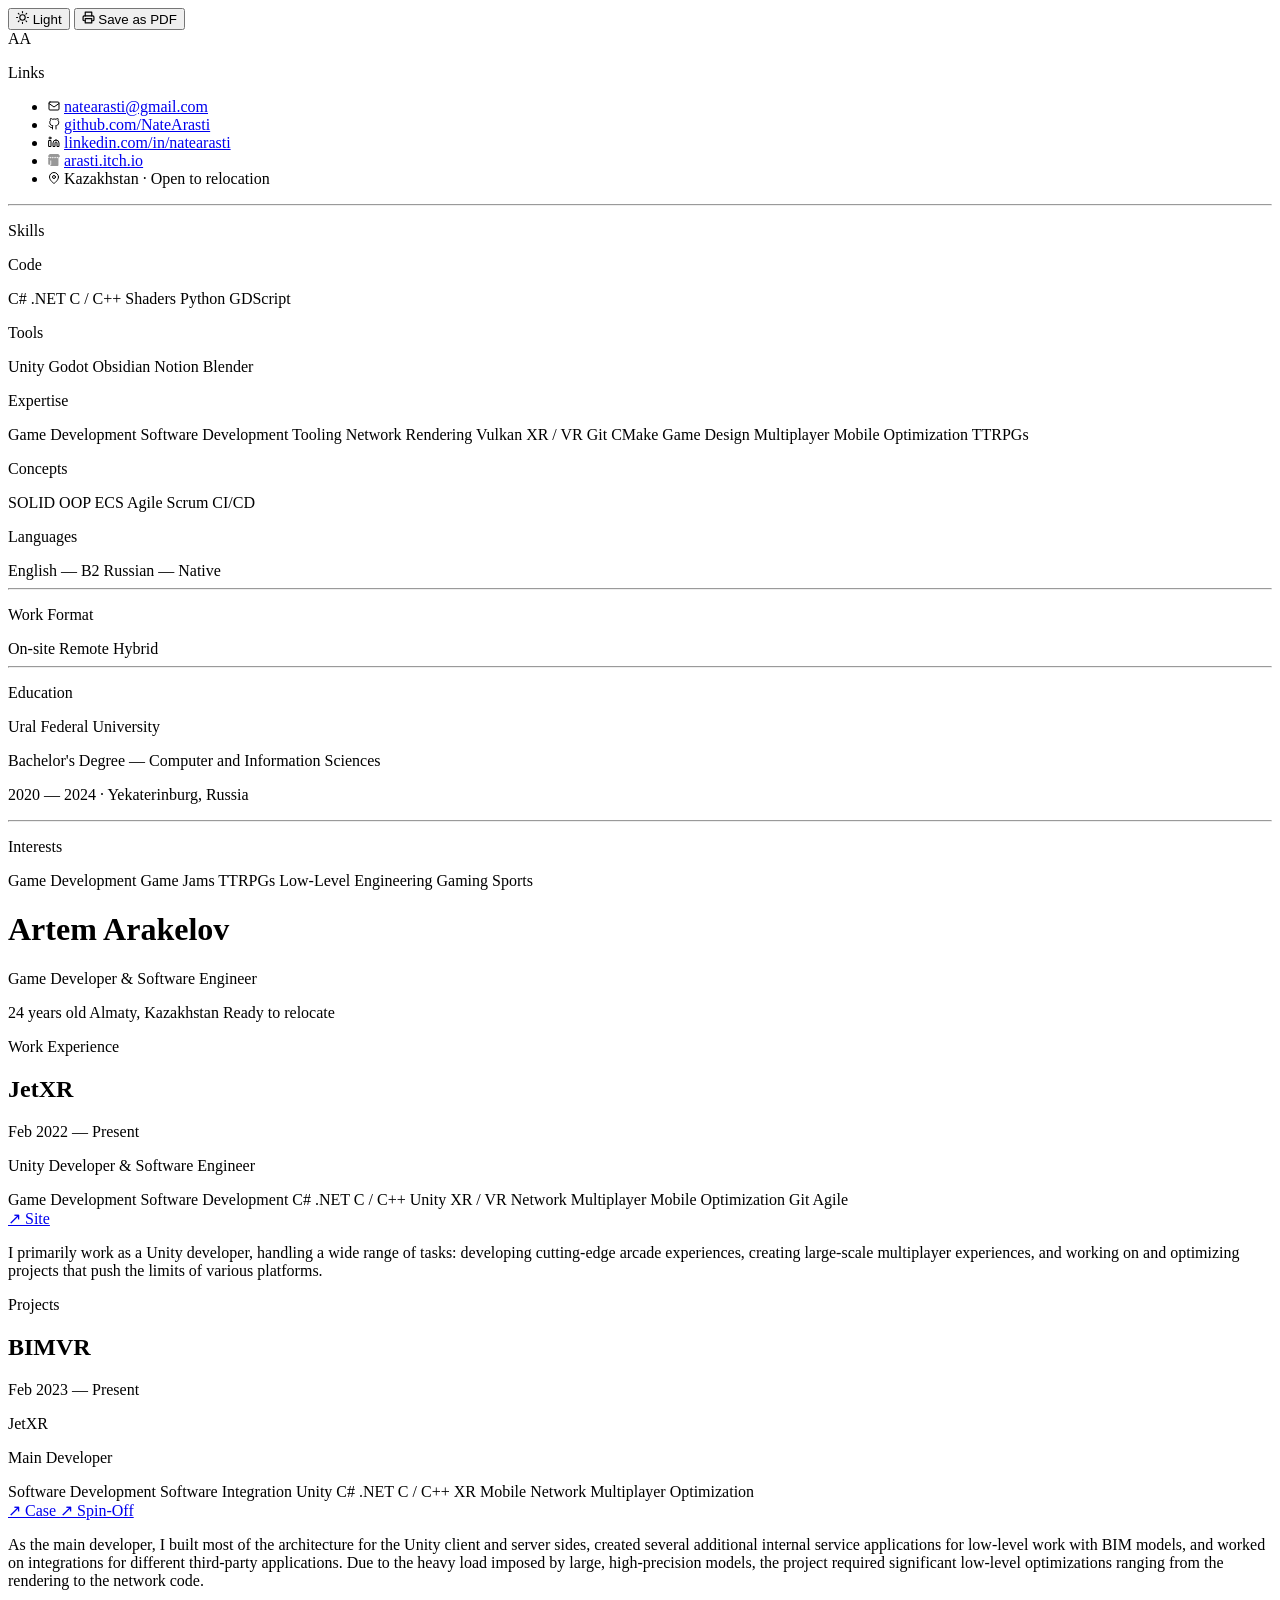
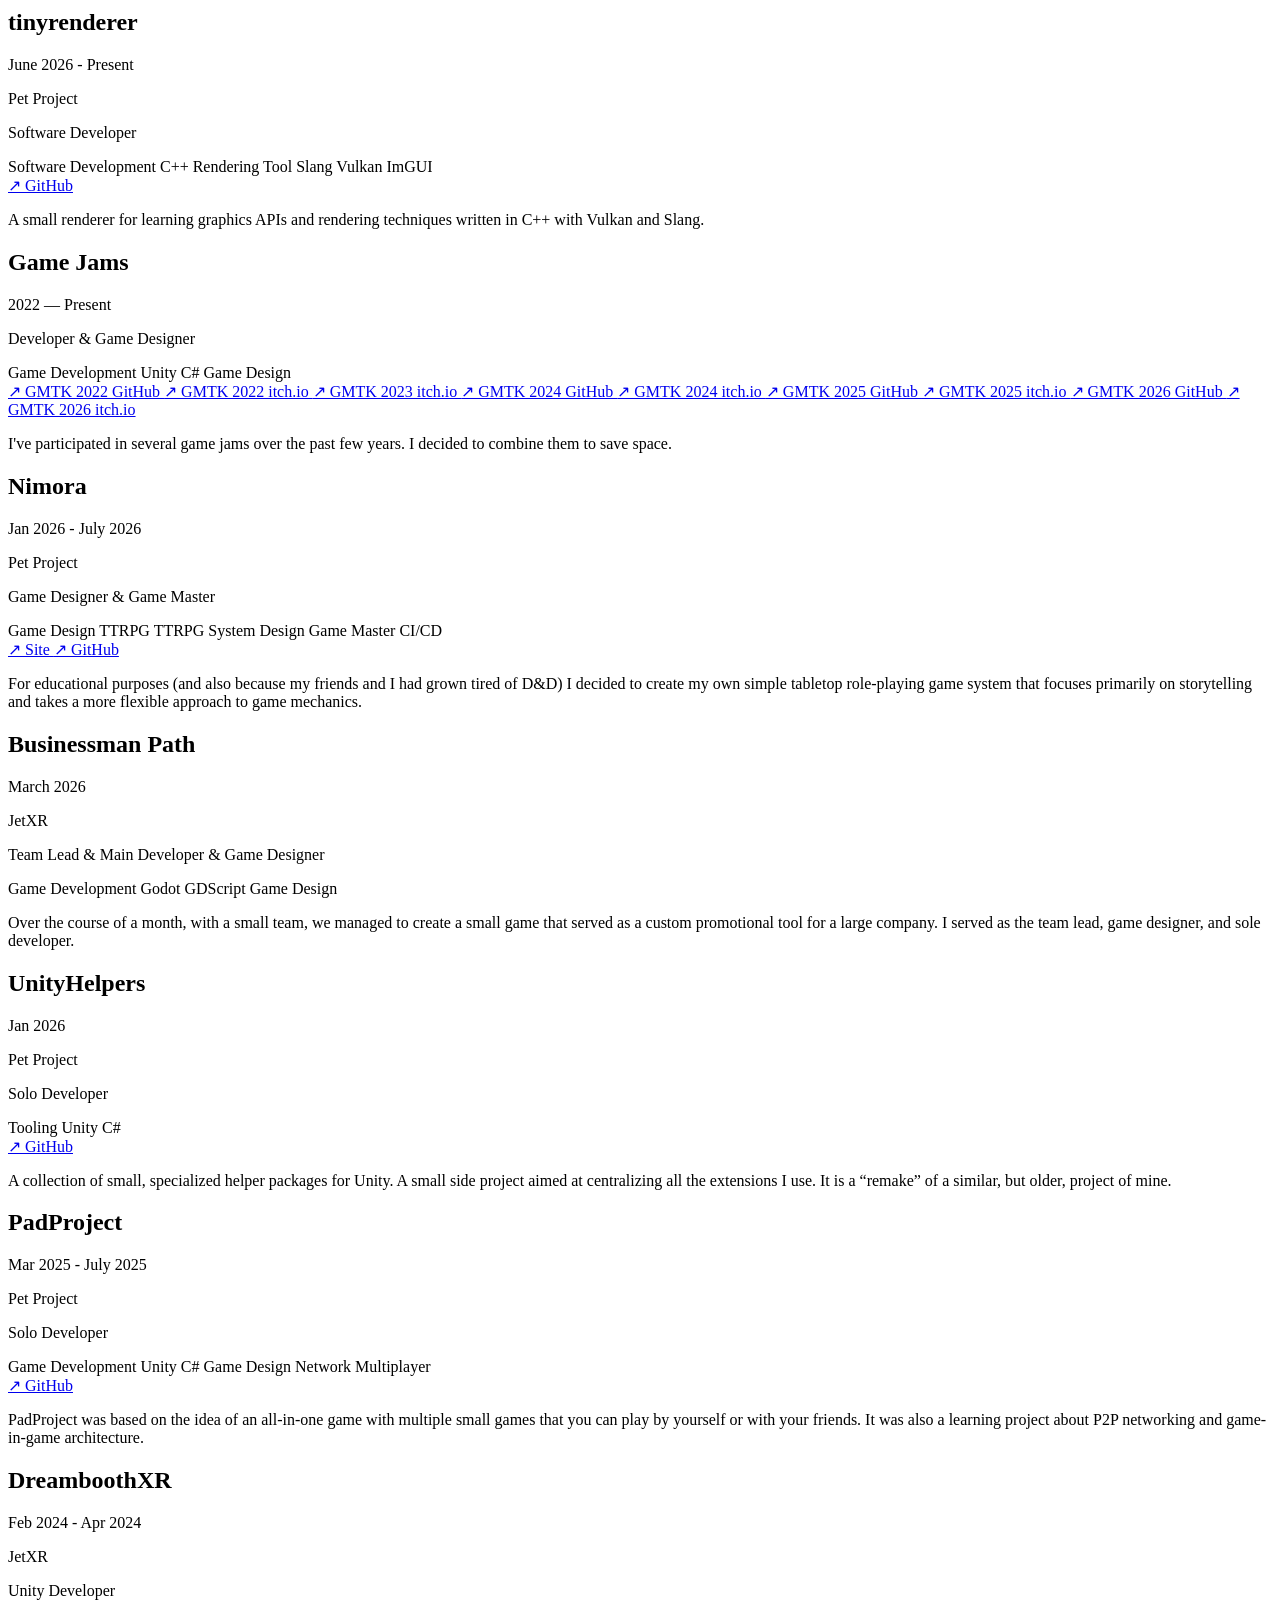
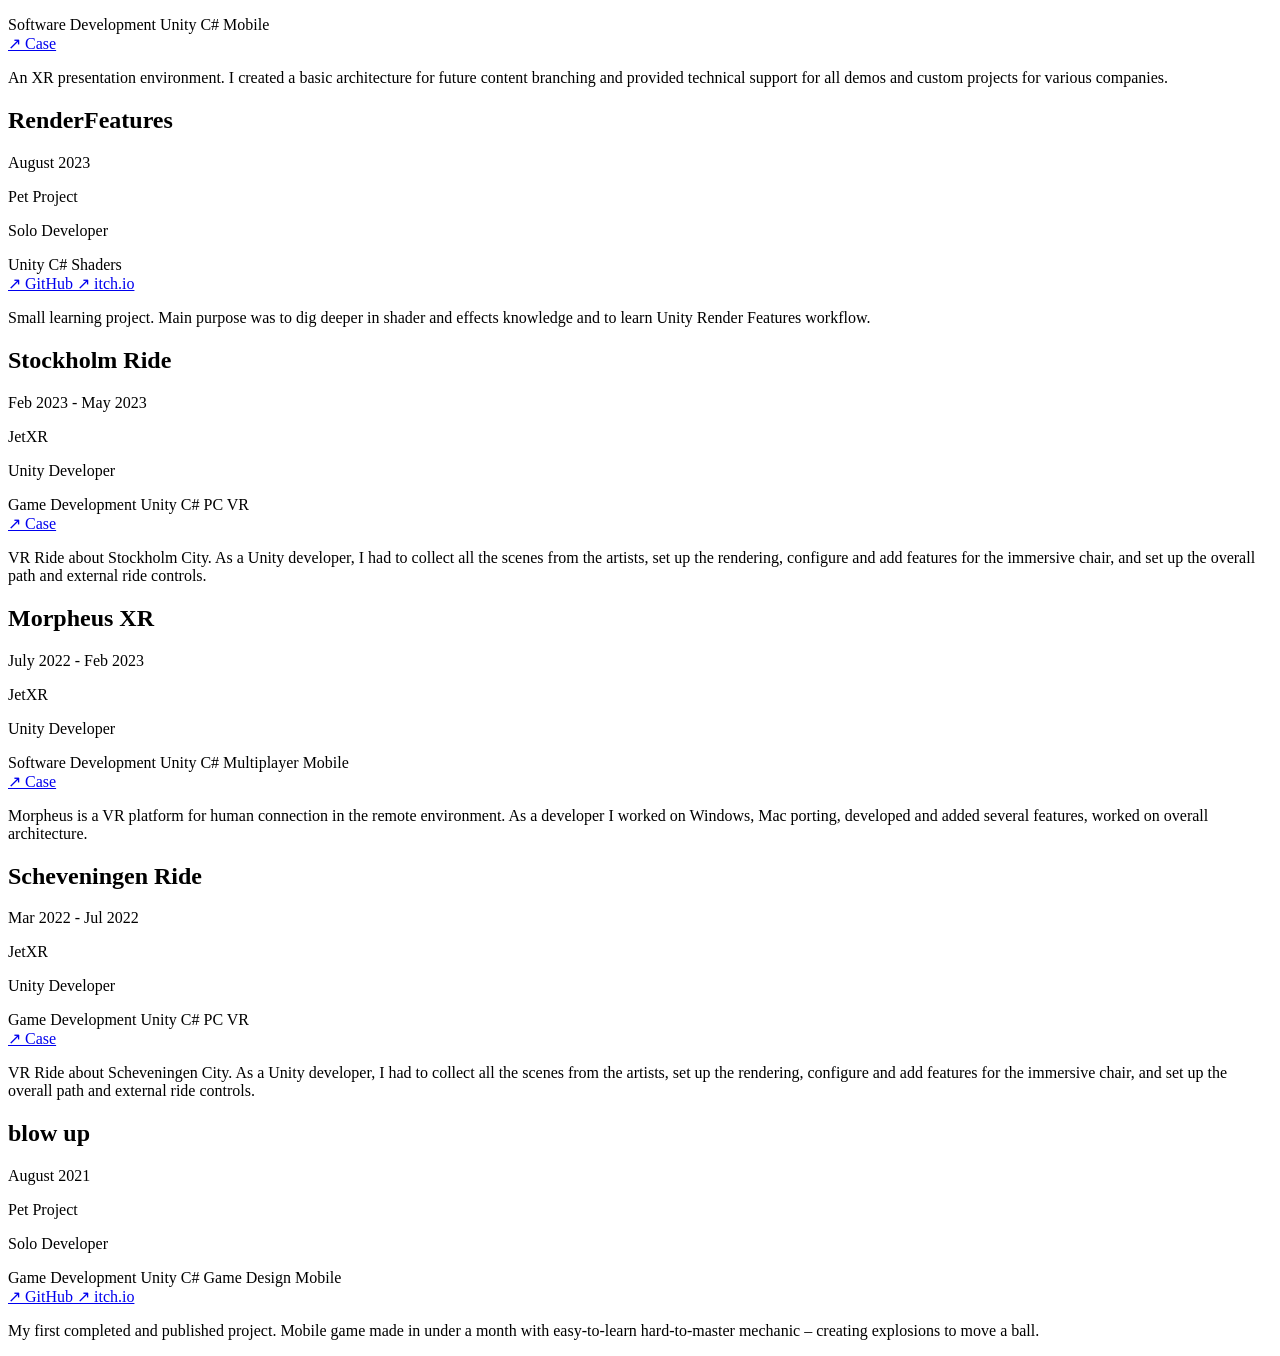
==== index.html @ e32131e5 "update" ====
<!DOCTYPE html>
<html lang="en">
<head>
  <meta charset="UTF-8">
  <meta name="viewport" content="width=device-width, initial-scale=1.0">
  <title>Artem Arakelov — Game Developer & Software Engineer</title>
  <meta name="description" content="CV of Artem Arakelov, Game Developer and Software Engineer. Skills: Unity, Godot, C#, C++, Python, Git, Game Design.">
  <link rel="preconnect" href="https://fonts.googleapis.com">
  <link href="https://fonts.googleapis.com/css2?family=Syne:wght@500;600;700&family=DM+Mono:wght@400;500&family=Manrope:wght@400;500;600&display=swap" rel="stylesheet">
  <link rel="stylesheet" href="style.css">

</head>
<body>
 
<div class="controls" role="group" aria-label="Page controls">
  <button class="ctrl-btn" id="theme-btn" onclick="toggleTheme()" aria-label="Toggle light/dark theme">
    <svg id="theme-icon" width="13" height="13" viewBox="0 0 24 24" fill="none" stroke="currentColor" stroke-width="2" stroke-linecap="round" stroke-linejoin="round" aria-hidden="true">
      <circle cx="12" cy="12" r="5"/><line x1="12" y1="1" x2="12" y2="3"/><line x1="12" y1="21" x2="12" y2="23"/><line x1="4.22" y1="4.22" x2="5.64" y2="5.64"/><line x1="18.36" y1="18.36" x2="19.78" y2="19.78"/><line x1="1" y1="12" x2="3" y2="12"/><line x1="21" y1="12" x2="23" y2="12"/><line x1="4.22" y1="19.78" x2="5.64" y2="18.36"/><line x1="18.36" y1="5.64" x2="19.78" y2="4.22"/>
    </svg>
    Light
  </button>
  <button class="ctrl-btn primary" onclick="window.print()" aria-label="Save CV as PDF">
    <svg width="13" height="13" viewBox="0 0 24 24" fill="none" stroke="currentColor" stroke-width="2.2" stroke-linecap="round" stroke-linejoin="round" aria-hidden="true">
      <polyline points="6 9 6 2 18 2 18 9"/>
      <path d="M6 18H4a2 2 0 0 1-2-2v-5a2 2 0 0 1 2-2h16a2 2 0 0 1 2 2v5a2 2 0 0 1-2 2h-2"/>
      <rect x="6" y="14" width="12" height="8"/>
    </svg>
    Save as PDF
  </button>
</div>

<div class="cv">

  <!-- ── SIDEBAR ── -->
  <aside class="sidebar" aria-label="Links and skills">

    <div class="photo-wrap">
      <img
        src="avatar.jpg"
        alt="Photo of Artem Arakelov"
        onerror="this.style.display='none'; this.nextElementSibling.style.display='flex';"
      >
      <div class="photo-fallback" aria-hidden="true">AA</div>
    </div>

    <!-- Links -->
    <div>
      <p class="s-label">Links</p>
      <ul class="contact-list">
        <li>
          <svg width="12" height="12" viewBox="0 0 24 24" fill="none" stroke="currentColor" stroke-width="2" stroke-linecap="round" stroke-linejoin="round" aria-hidden="true">
            <rect x="2" y="4" width="20" height="16" rx="2"/><path d="m22 7-10 7L2 7"/>
          </svg>
          <a href="mailto:natearasti@gmail.com">natearasti@gmail.com</a>
        </li>
        <li>
          <svg width="12" height="12" viewBox="0 0 24 24" fill="none" stroke="currentColor" stroke-width="2" stroke-linecap="round" stroke-linejoin="round" aria-hidden="true">
            <path d="M9 19c-5 1.5-5-2.5-7-3m14 6v-3.87a3.37 3.37 0 0 0-.94-2.61c3.14-.35 6.44-1.54 6.44-7A5.44 5.44 0 0 0 20 4.77 5.07 5.07 0 0 0 19.91 1S18.73.65 16 2.48a13.38 13.38 0 0 0-7 0C6.27.65 5.09 1 5.09 1A5.07 5.07 0 0 0 5 4.77a5.44 5.44 0 0 0-1.5 3.78c0 5.42 3.3 6.61 6.44 7A3.37 3.37 0 0 0 9 18.13V22"/>
          </svg>
          <a href="https://github.com/NateArasti" target="_blank" rel="noopener">github.com/NateArasti</a>
        </li>
        <li>
          <svg width="12" height="12" viewBox="0 0 24 24" fill="none" stroke="currentColor" stroke-width="2" stroke-linecap="round" stroke-linejoin="round" aria-hidden="true">
            <path d="M16 8a6 6 0 0 1 6 6v7h-4v-7a2 2 0 0 0-2-2 2 2 0 0 0-2 2v7h-4v-7a6 6 0 0 1 6-6z"/>
            <rect x="2" y="9" width="4" height="12"/><circle cx="4" cy="4" r="2"/>
          </svg>
          <a href="https://www.linkedin.com/in/natearasti/" target="_blank" rel="noopener">linkedin.com/in/natearasti</a>
        </li>
        <li>
          <svg width="12" height="12" viewBox="0 0 245 255" fill="currentColor" stroke="none" aria-hidden="true" style="opacity:0.4">
            <path d="M31.99 0C21.17 6.75 0 34.94 0 40.69v9.75c0 13.37 12.5 24.99 23.87 24.99 13.62 0 25-11.25 25-24.87 0 13.62 11.12 24.87 24.75 24.87s24.5-11.25 24.5-24.87c0 13.62 11.37 24.87 25 24.87s25-11.25 25-24.87c0 13.62 11.12 24.87 24.75 24.87s24.5-11.25 24.5-24.87c0 13.62 11.37 24.87 25 24.87 11.37 0 23.87-11.62 23.87-24.99v-9.75C245 34.94 223.83 6.75 213.01 0H31.99zM23.87 89.43C14 89.43 5 84.43 0 76.43v135.69c0 8 8.37 16.25 16.37 16.25H45v-91.25h77.5v91.25H82v16.12h126.25v-16.12H170V136.5h4.75v-10h-4.75v-1.5h4.75v-10h-4.75c0-6.25-5.75-7.12-5.75-7.12H75c-5.62.62-6.25 7.12-6.25 7.12H60v10h3v1.5h-3v10h3v91.25h-1.62C53.75 227.75 45 236 45 244v11h155.5c8 0 16.5-7.75 16.5-16.25V76.43c-5 8-14 13-23.87 13-11.12 0-21-6.37-25-15.37-4 9-13.62 15.37-24.5 15.37s-20.75-6.37-25-15.37c-4 9-13.62 15.37-24.5 15.37-11.12 0-21-6.37-25-15.37-4 9-13.37 15.37-24.25 15.37-10.87 0-20.5-6.37-24.5-15.37-4 9-13.87 15.37-25 15.37z"/>
          </svg>
          <a href="https://arasti.itch.io/" target="_blank" rel="noopener">arasti.itch.io</a>
        </li>
        <li>
          <svg width="12" height="12" viewBox="0 0 24 24" fill="none" stroke="currentColor" stroke-width="2" stroke-linecap="round" stroke-linejoin="round" aria-hidden="true">
            <path d="M21 10c0 7-9 13-9 13s-9-6-9-13a9 9 0 0 1 18 0z"/><circle cx="12" cy="10" r="3"/>
          </svg>
          Kazakhstan · Open to relocation
        </li>
      </ul>
    </div>

    <hr>

    <!-- Technical Skills -->
    <div>
      <p class="s-label">Skills</p>

      <div class="skill-group">
        <p class="skill-group-label">Code</p>
        <div class="tags">
          <span class="tag hi">C# .NET</span>
          <span class="tag hi">C / C++</span>
          <span class="tag hi">Shaders</span>
          <span class="tag">Python</span>
          <span class="tag">GDScript</span>
        </div>
      </div>

      <div class="skill-group">
        <p class="skill-group-label">Tools</p>
        <div class="tags">
          <span class="tag hi">Unity</span>
          <span class="tag hi">Godot</span>
          <span class="tag hi">Obsidian</span>
          <span class="tag">Notion</span>
          <span class="tag">Blender</span>
        </div>
      </div>

      <div class="skill-group">
        <p class="skill-group-label">Expertise</p>
        <div class="tags">
          <span class="tag hi">Game Development</span>
          <span class="tag hi">Software Development</span>
          <span class="tag hi">Tooling</span>
          <span class="tag hi">Network</span>
          <span class="tag hi">Rendering</span>
          <span class="tag hi">Vulkan</span>
          <span class="tag hi">XR / VR</span>
          <span class="tag">Git</span>
          <span class="tag">CMake</span>
          <span class="tag">Game Design</span>
          <span class="tag">Multiplayer</span>
          <span class="tag">Mobile</span>
          <span class="tag">Optimization</span>
          <span class="tag">TTRPGs</span>
        </div>
      </div>

      <div class="skill-group">
        <p class="skill-group-label">Concepts</p>
        <div class="tags">
          <span class="tag">SOLID</span>
          <span class="tag">OOP</span>
          <span class="tag">ECS</span>
          <span class="tag">Agile</span>
          <span class="tag">Scrum</span>
          <span class="tag">CI/CD</span>
        </div>
      </div>

      <div class="skill-group">
        <p class="skill-group-label">Languages</p>
        <div class="tags">
          <span class="tag">English — B2</span>
          <span class="tag">Russian — Native</span>
        </div>
      </div>
    </div>

    <hr>

    <div>
      <p class="s-label">Work Format</p>
      <div class="tags">
        <span class="avail-pill">On-site</span>
        <span class="avail-pill">Remote</span>
        <span class="avail-pill">Hybrid</span>
      </div>
    </div>

    <hr>

    <div class="not-divided">
      <p class="s-label">Education</p>
      <div class="edu-item">
        <p class="edu-name">Ural Federal University</p>
        <p class="edu-degree">Bachelor's Degree — Computer and Information Sciences</p>
        <p class="edu-years">2020 — 2024 · Yekaterinburg, Russia</p>
      </div>
    </div>

    <hr>

    <div>
      <p class="s-label">Interests</p>
      <div class="tags">
        <span class="tag hi">Game Development</span>
        <span class="tag">Game Jams</span>
        <span class="tag">TTRPGs</span>
        <span class="tag">Low-Level Engineering</span>
        <span class="tag">Gaming</span>
        <span class="tag">Sports</span>
      </div>
    </div>

  </aside>

  <!-- ── MAIN ── -->
  <main class="main">

    <!-- Hero -->
    <header class="hero">
      <h1>Artem Arakelov</h1>
      <p class="hero-role">Game Developer &amp; Software Engineer</p>
      <div class="hero-meta" aria-label="Personal details">
        <span>24 years old</span>
        <span>Almaty, Kazakhstan</span>
        <span>Ready to relocate</span>
      </div>
    </header>
 
    <!-- Work Experience -->
    <section aria-label="Work experience">
      <p class="sec-title">Work Experience</p>
      <div class="timeline">
 
        <article class="tl-item active">
          <div class="tl-header">
            <h2 class="tl-title">JetXR</h2>
            <span class="tl-date">Feb 2022 — Present</span>
          </div>
          <p class="tl-role">Unity Developer &amp; Software Engineer</p>
          <div class="tl-skills">
            <span class="tag">Game Development</span>
            <span class="tag">Software Development</span>
            <span class="tag">C# .NET</span>
            <span class="tag">C / C++</span>
            <span class="tag">Unity</span>
            <span class="tag">XR / VR</span>
            <span class="tag">Network</span>
            <span class="tag">Multiplayer</span>
            <span class="tag">Mobile</span>
            <span class="tag">Optimization</span>
            <span class="tag">Git</span>
            <span class="tag">Agile</span>
          </div>
          <div class="tl-links">
            <a class="tl-link" href="https://jetxr.style/" target="_blank" rel="noopener">
              ↗ Site
            </a>
          </div>
          <p class="tl-desc">
            I primarily work as a Unity developer, handling a wide range of tasks: 
            developing cutting-edge arcade experiences, 
            creating large-scale multiplayer experiences, 
            and working on and optimizing projects that push the limits of various platforms.
          </p>
        </article>
 
      </div>
    </section>
 
    <!-- Projects -->
    <section aria-label="Projects">
      <p class="sec-title">Projects</p>
      <div class="timeline">
 
        <article class="tl-item">
          <div class="tl-header">
            <h2 class="tl-title">BIMVR</h2>
            <span class="tl-date">Feb 2023 — Present</span>
          </div>
          <p class="tl-place">JetXR</p>
          <p class="tl-role">Main Developer</p>
          <div class="tl-skills">
            <span class="tag">Software Development</span>
            <span class="tag">Software Integration</span>
            <span class="tag">Unity</span>
            <span class="tag">C# .NET</span>
            <span class="tag">C / C++</span>
            <span class="tag">XR</span>
            <span class="tag">Mobile</span>
            <span class="tag">Network</span>
            <span class="tag">Multiplayer</span>
            <span class="tag">Optimization</span>
          </div>
          <div class="tl-links">
            <a class="tl-link" href="https://jetxr.style/bim-vr" target="_blank" rel="noopener">
              ↗ Case
            </a>
            <a class="tl-link" href="https://jet.style/screen-space-vr" target="_blank" rel="noopener">
              ↗ Spin-Off
            </a>
          </div>
          <p class="tl-desc">
            As the main developer, 
            I built most of the architecture for the Unity client and server sides, 
            created several additional internal service applications for low-level work with BIM models, 
            and worked on integrations for different third-party applications. 
            Due to the heavy load imposed by large, high-precision models, 
            the project required significant low-level optimizations ranging from the rendering to the network code.
          </p>
        </article>
 
        <article class="tl-item">
          <div class="tl-header">
            <h2 class="tl-title">tinyrenderer</h2>
            <span class="tl-date">June 2026 - Present</span>
          </div>
          <p class="tl-place">Pet Project</p>
          <p class="tl-role">Software Developer</p>
          <div class="tl-skills">
            <span class="tag">Software Development</span>
            <span class="tag">C++</span>
            <span class="tag">Rendering</span>
            <span class="tag">Tool</span>
            <span class="tag">Slang</span>
            <span class="tag">Vulkan</span>
            <span class="tag">ImGUI</span>
          </div>
          <div class="tl-links">
            <a class="tl-link" href="https://github.com/NateArasti/tinyrenderer" target="_blank" rel="noopener">
              ↗ GitHub
            </a>
          </div>
          <p class="tl-desc">
            A small renderer for learning graphics APIs and rendering techniques written in C++ with Vulkan and Slang.
          </p>
        </article>
 
        <article class="tl-item">
          <div class="tl-header">
            <h2 class="tl-title">Game Jams</h2>
            <span class="tl-date">2022 — Present</span>
          </div>
          <p class="tl-role">Developer &amp; Game Designer</p>
          <div class="tl-skills">
            <span class="tag">Game Development</span>
            <span class="tag">Unity</span>
            <span class="tag">C#</span>
            <span class="tag">Game Design</span>
          </div>
          <div class="tl-links">
            <a class="tl-link" href="https://github.com/NateArasti/Rolling-The-Dice" target="_blank" rel="noopener">
              ↗ GMTK 2022 GitHub
            </a>
            <a class="tl-link" href="https://arasti.itch.io/rolling-the-dice" target="_blank" rel="noopener">
              ↗ GMTK 2022 itch.io
            </a>
            <a class="tl-link" href="https://arasti.itch.io/beatreversed" target="_blank" rel="noopener">
              ↗ GMTK 2023 itch.io
            </a>
            <a class="tl-link" href="https://github.com/wowa-shat/GMTK-Game-Jam-2024" target="_blank" rel="noopener">
              ↗ GMTK 2024 GitHub
            </a>
            <a class="tl-link" href="https://wowash.itch.io/task-overflow" target="_blank" rel="noopener">
              ↗ GMTK 2024 itch.io
            </a>
            <a class="tl-link" href="https://github.com/wowa-shat/GMTK-Game-Jam-2025" target="_blank" rel="noopener">
              ↗ GMTK 2025 GitHub
            </a>
            <a class="tl-link" href="https://wowash.itch.io/water-cycle" target="_blank" rel="noopener">
              ↗ GMTK 2025 itch.io
            </a>
            <a class="tl-link" href="https://github.com/NateArasti/Countdown-Sequence" target="_blank" rel="noopener">
              ↗ GMTK 2026 GitHub
            </a>
            <a class="tl-link" href="https://arasti.itch.io/countdown-sequence" target="_blank" rel="noopener">
              ↗ GMTK 2026 itch.io
            </a>
          </div>
          <p class="tl-desc">
            I've participated in several game jams over the past few years. I decided to combine them to save space.
          </p>
        </article>
 
        <article class="tl-item">
          <div class="tl-header">
            <h2 class="tl-title">Nimora</h2>
            <span class="tl-date">Jan 2026 - July 2026</span>
          </div>
          <p class="tl-place">Pet Project</p>
          <p class="tl-role">Game Designer & Game Master</p>
          <div class="tl-skills">
            <span class="tag">Game Design</span>
            <span class="tag">TTRPG</span>
            <span class="tag">TTRPG System Design</span>
            <span class="tag">Game Master</span>
            <span class="tag">CI/CD</span>
          </div>
          <div class="tl-links">
            <a class="tl-link" href="https://natearasti.github.io/Nimora/" target="_blank" rel="noopener">
              ↗ Site
            </a>
            <a class="tl-link" href="https://github.com/NateArasti/Nimora" target="_blank" rel="noopener">
              ↗ GitHub
            </a>
          </div>
          <p class="tl-desc">
            For educational purposes (and also because my friends and I had grown tired of D&D)
            I decided to create my own simple tabletop role-playing game system that focuses primarily on storytelling 
            and takes a more flexible approach to game mechanics.
          </p>
        </article>
 
        <article class="tl-item">
          <div class="tl-header">
            <h2 class="tl-title">Businessman Path</h2>
            <span class="tl-date">March 2026</span>
          </div>
          <p class="tl-place">JetXR</p>
          <p class="tl-role">Team Lead &amp; Main Developer &amp; Game Designer</p>
          <div class="tl-skills">
            <span class="tag">Game Development</span>
            <span class="tag">Godot</span>
            <span class="tag">GDScript</span>
            <span class="tag">Game Design</span>
          </div>
          <p class="tl-desc">
            Over the course of a month, with a small team, 
            we managed to create a small game that served as a custom promotional tool for a large company. 
            I served as the team lead, game designer, and sole developer.
          </p>
        </article>
 
        <article class="tl-item">
          <div class="tl-header">
            <h2 class="tl-title">UnityHelpers</h2>
            <span class="tl-date">Jan 2026</span>
          </div>
          <p class="tl-place">Pet Project</p>
          <p class="tl-role">Solo Developer</p>
          <div class="tl-skills">
            <span class="tag">Tooling</span>
            <span class="tag">Unity</span>
            <span class="tag">C#</span>
          </div>
          <div class="tl-links">
            <a class="tl-link" href="https://github.com/NateArasti/UnityHelpers" target="_blank" rel="noopener">
              ↗ GitHub
            </a>
          </div>
          <p class="tl-desc">
            A collection of small, specialized helper packages for Unity. 
            A small side project aimed at centralizing all the extensions I use. 
            It is a “remake” of a similar, but older, project of mine.
          </p>
        </article>
 
        <article class="tl-item">
          <div class="tl-header">
            <h2 class="tl-title">PadProject</h2>
            <span class="tl-date">Mar 2025 - July 2025</span>
          </div>
          <p class="tl-place">Pet Project</p>
          <p class="tl-role">Solo Developer</p>
          <div class="tl-skills">
            <span class="tag">Game Development</span>
            <span class="tag">Unity</span>
            <span class="tag">C#</span>
            <span class="tag">Game Design</span>
            <span class="tag">Network</span>
            <span class="tag">Multiplayer</span>
          </div>
          <div class="tl-links">
            <a class="tl-link" href="https://github.com/NateArasti/PadProject" target="_blank" rel="noopener">
              ↗ GitHub
            </a>
          </div>
          <p class="tl-desc">
            PadProject was based on the idea of an all-in-one game 
            with multiple small games that you can play by yourself or with your friends. 
            It was also a learning project about P2P networking and game-in-game architecture.
          </p>
        </article>
 
        <article class="tl-item">
          <div class="tl-header">
            <h2 class="tl-title">DreamboothXR</h2>
            <span class="tl-date">Feb 2024 - Apr 2024</span>
          </div>
          <p class="tl-place">JetXR</p>
          <p class="tl-role">Unity Developer</p>
          <div class="tl-skills">
            <span class="tag">Software Development</span>
            <span class="tag">Unity</span>
            <span class="tag">C#</span>
            <span class="tag">Mobile</span>
          </div>
          <div class="tl-links">
            <a class="tl-link" href="https://jet.style/dreamboothxr" target="_blank" rel="noopener">
              ↗ Case
            </a>
          </div>
          <p class="tl-desc">
            An XR presentation environment. 
            I created a basic architecture for future content branching 
            and provided technical support for all demos and custom projects for various companies.
          </p>
        </article>
 
        <article class="tl-item">
          <div class="tl-header">
            <h2 class="tl-title">RenderFeatures</h2>
            <span class="tl-date">August 2023</span>
          </div>
          <p class="tl-place">Pet Project</p>
          <p class="tl-role">Solo Developer</p>
          <div class="tl-skills">
            <span class="tag">Unity</span>
            <span class="tag">C#</span>
            <span class="tag">Shaders</span>
          </div>
          <div class="tl-links">
            <a class="tl-link" href="https://github.com/NateArasti/RenderFeatures" target="_blank" rel="noopener">
              ↗ GitHub
            </a>
            <a class="tl-link" href="https://arasti.itch.io/render-features" target="_blank" rel="noopener">
              ↗ itch.io
            </a>
          </div>
          <p class="tl-desc">
            Small learning project. Main purpose was to dig deeper in shader and effects knowledge 
            and to learn Unity Render Features workflow.
          </p>
        </article>
 
        <article class="tl-item">
          <div class="tl-header">
            <h2 class="tl-title">Stockholm Ride</h2>
            <span class="tl-date">Feb 2023 - May 2023</span>
          </div>
          <p class="tl-place">JetXR</p>
          <p class="tl-role">Unity Developer</p>
          <div class="tl-skills">
            <span class="tag">Game Development</span>
            <span class="tag">Unity</span>
            <span class="tag">C#</span>
            <span class="tag">PC VR</span>
          </div>
          <div class="tl-links">
            <a class="tl-link" href="https://jet.style/portfolio/stockholm-vr-ride" target="_blank" rel="noopener">
              ↗ Case
            </a>
          </div>
          <p class="tl-desc">
            VR Ride about Stockholm City.
            As a Unity developer, 
            I had to collect all the scenes from the artists, 
            set up the rendering, 
            configure and add features for the immersive chair, 
            and set up the overall path and external ride controls.
          </p>
        </article>
 
        <article class="tl-item">
          <div class="tl-header">
            <h2 class="tl-title">Morpheus XR</h2>
            <span class="tl-date">July 2022 - Feb 2023</span>
          </div>
          <p class="tl-place">JetXR</p>
          <p class="tl-role">Unity Developer</p>
          <div class="tl-skills">
            <span class="tag">Software Development</span>
            <span class="tag">Unity</span>
            <span class="tag">C#</span>
            <span class="tag">Multiplayer</span>
            <span class="tag">Mobile</span>
          </div>
          <div class="tl-links">
            <a class="tl-link" href="https://jet.style/portfolio/morpheus" target="_blank" rel="noopener">
              ↗ Case
            </a>
          </div>
          <p class="tl-desc">
            Morpheus is a VR platform for human connection in the remote environment.
            As a developer I worked on Windows, Mac porting, 
            developed and added several features,
            worked on overall architecture.
          </p>
        </article>
 
        <article class="tl-item">
          <div class="tl-header">
            <h2 class="tl-title">Scheveningen Ride</h2>
            <span class="tl-date">Mar 2022 - Jul 2022</span>
          </div>
          <p class="tl-place">JetXR</p>
          <p class="tl-role">Unity Developer</p>
          <div class="tl-skills">
            <span class="tag">Game Development</span>
            <span class="tag">Unity</span>
            <span class="tag">C#</span>
            <span class="tag">PC VR</span>
          </div>
          <div class="tl-links">
            <a class="tl-link" href="https://jet.style/portfolio/scheveningen-vr-ride" target="_blank" rel="noopener">
              ↗ Case
            </a>
          </div>
          <p class="tl-desc">
            VR Ride about Scheveningen City.
            As a Unity developer, 
            I had to collect all the scenes from the artists, 
            set up the rendering, 
            configure and add features for the immersive chair, 
            and set up the overall path and external ride controls.
          </p>
        </article>
 
        <article class="tl-item">
          <div class="tl-header">
            <h2 class="tl-title">blow up</h2>
            <span class="tl-date">August 2021</span>
          </div>
          <p class="tl-place">Pet Project</p>
          <p class="tl-role">Solo Developer</p>
          <div class="tl-skills">
            <span class="tag">Game Development</span>
            <span class="tag">Unity</span>
            <span class="tag">C#</span>
            <span class="tag">Game Design</span>
            <span class="tag">Mobile</span>
          </div>
          <div class="tl-links">
            <a class="tl-link" href="https://github.com/NateArasti/blow-up" target="_blank" rel="noopener">
              ↗ GitHub
            </a>
            <a class="tl-link" href="https://arasti.itch.io/blow-up" target="_blank" rel="noopener">
              ↗ itch.io
            </a>
          </div>
          <p class="tl-desc">
            My first completed and published project. 
            Mobile game made in under a month with easy-to-learn hard-to-master mechanic – creating explosions to move a ball.
          </p>
        </article>
 
      </div>
    </section>

  </main>
</div>

<!--
  ATS keyword layer — invisible to human readers, readable by text parsers.
  Contains role-relevant terms that may not appear verbatim in visible content.
-->
<div aria-hidden="true" style="position:absolute;left:-9999px;top:-9999px;width:1px;height:1px;overflow:hidden;font-size:1px;color:transparent;">
  Unity, Unity3D, Unity developer, game developer, software engineer, C sharp, C#, dotnet,
  C plus plus, gameplay programmer, XR developer, VR developer, virtual reality, augmented reality,
  mixed reality, extended reality, mobile game development, Android, iOS, BIM, building information modeling,
  multiplayer, networking, P2P networking, peer to peer, shader programming, HLSL, URP,
  Unity Render Pipeline, Godot, GDScript, game jam, team lead, technical lead, software architecture,
  ECS, entity component system, SOLID, OOP, object oriented programming, design patterns,
  version control, GitHub, Git, agile, scrum, Kazakhstan, Almaty, open source
</div>
 
<script>
  const STORAGE_KEY = 'cv-theme';
  const btn = document.getElementById('theme-btn');
  const icon = document.getElementById('theme-icon');
 
  const MOON_PATH = '<path d="M21 12.79A9 9 0 1 1 11.21 3 7 7 0 0 0 21 12.79z"/>';
  const SUN_PATH  = '<circle cx="12" cy="12" r="5"/><line x1="12" y1="1" x2="12" y2="3"/><line x1="12" y1="21" x2="12" y2="23"/><line x1="4.22" y1="4.22" x2="5.64" y2="5.64"/><line x1="18.36" y1="18.36" x2="19.78" y2="19.78"/><line x1="1" y1="12" x2="3" y2="12"/><line x1="21" y1="12" x2="23" y2="12"/><line x1="4.22" y1="19.78" x2="5.64" y2="18.36"/><line x1="18.36" y1="5.64" x2="19.78" y2="4.22"/>';
 
  function applyTheme(isLight) {
    document.body.classList.toggle('light', isLight);
    icon.innerHTML = isLight ? MOON_PATH : SUN_PATH;
    btn.lastChild.textContent = isLight ? ' Dark' : ' Light';
  }
 
  function toggleTheme() {
    const isLight = !document.body.classList.contains('light');
    localStorage.setItem(STORAGE_KEY, isLight ? 'light' : 'dark');
    applyTheme(isLight);
  }
 
  // Restore saved preference on load
  applyTheme(localStorage.getItem(STORAGE_KEY) === 'light');
</script>

</body>
</html>
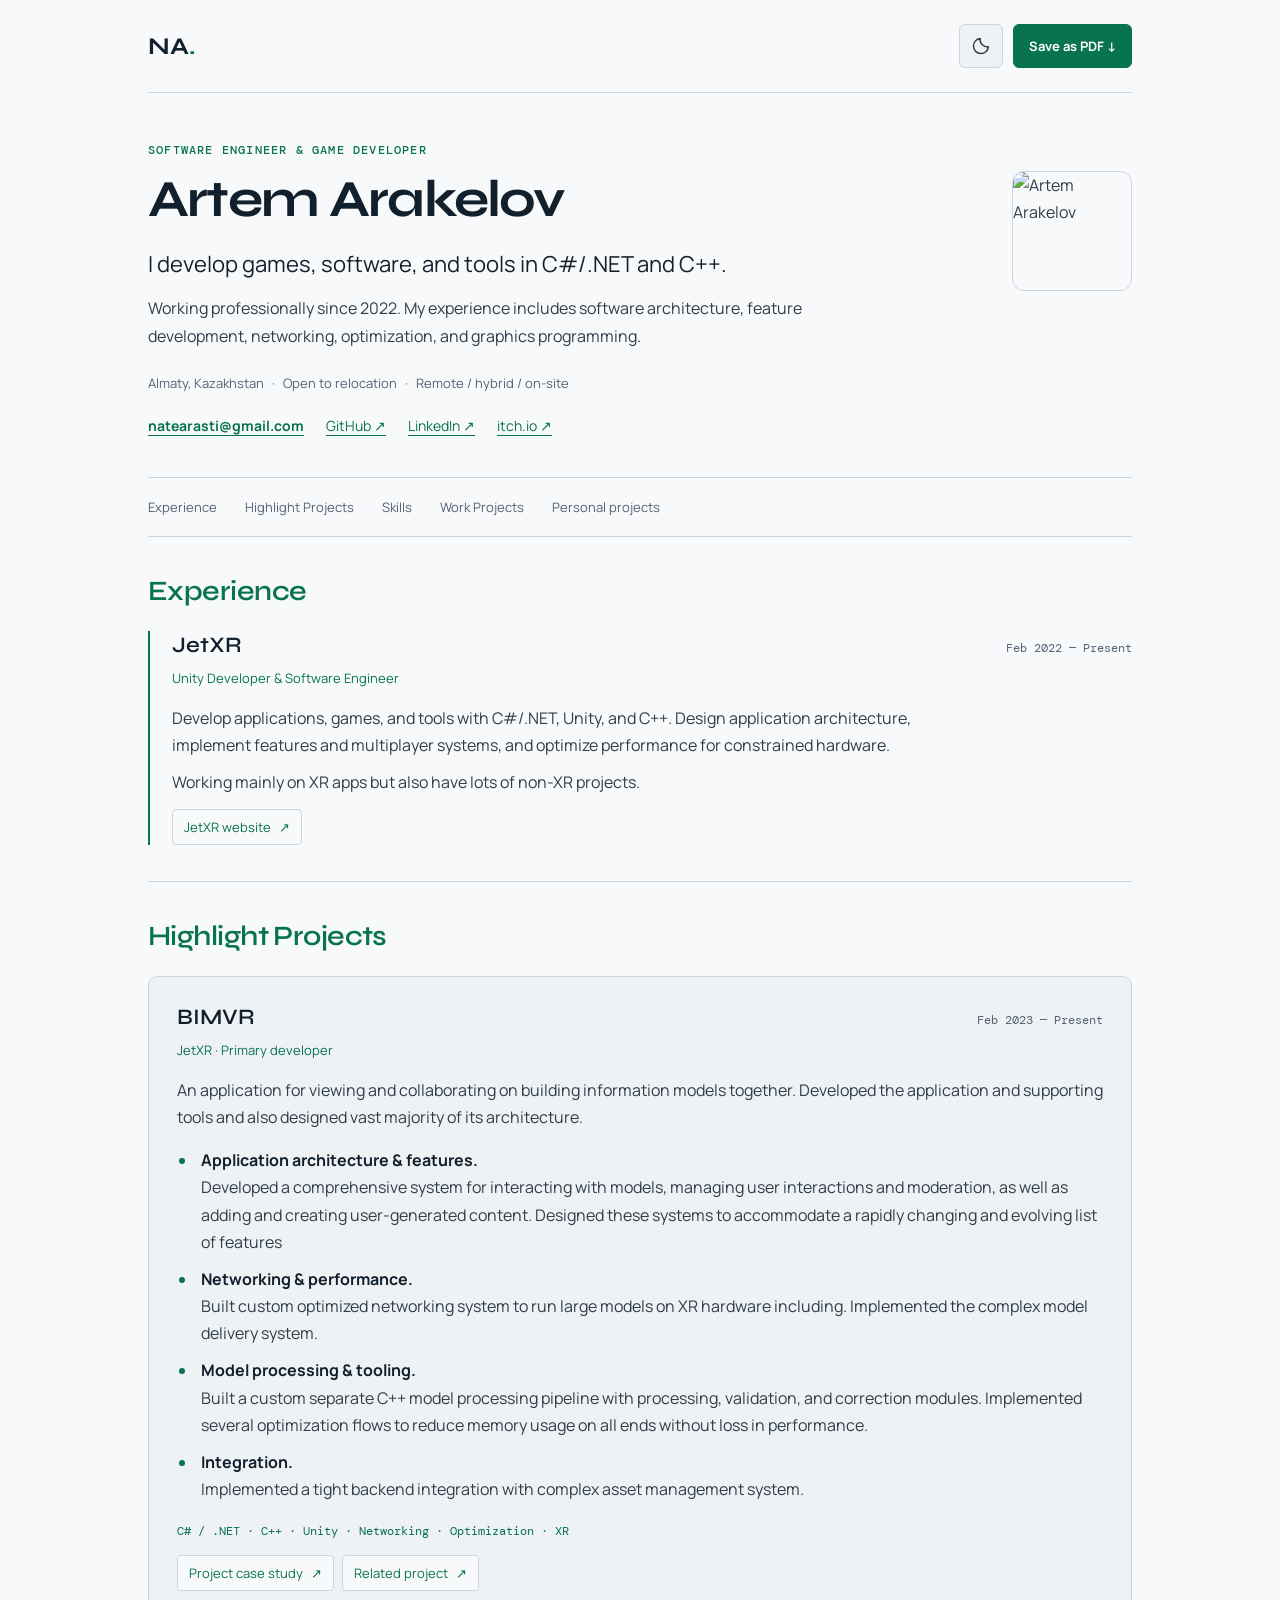
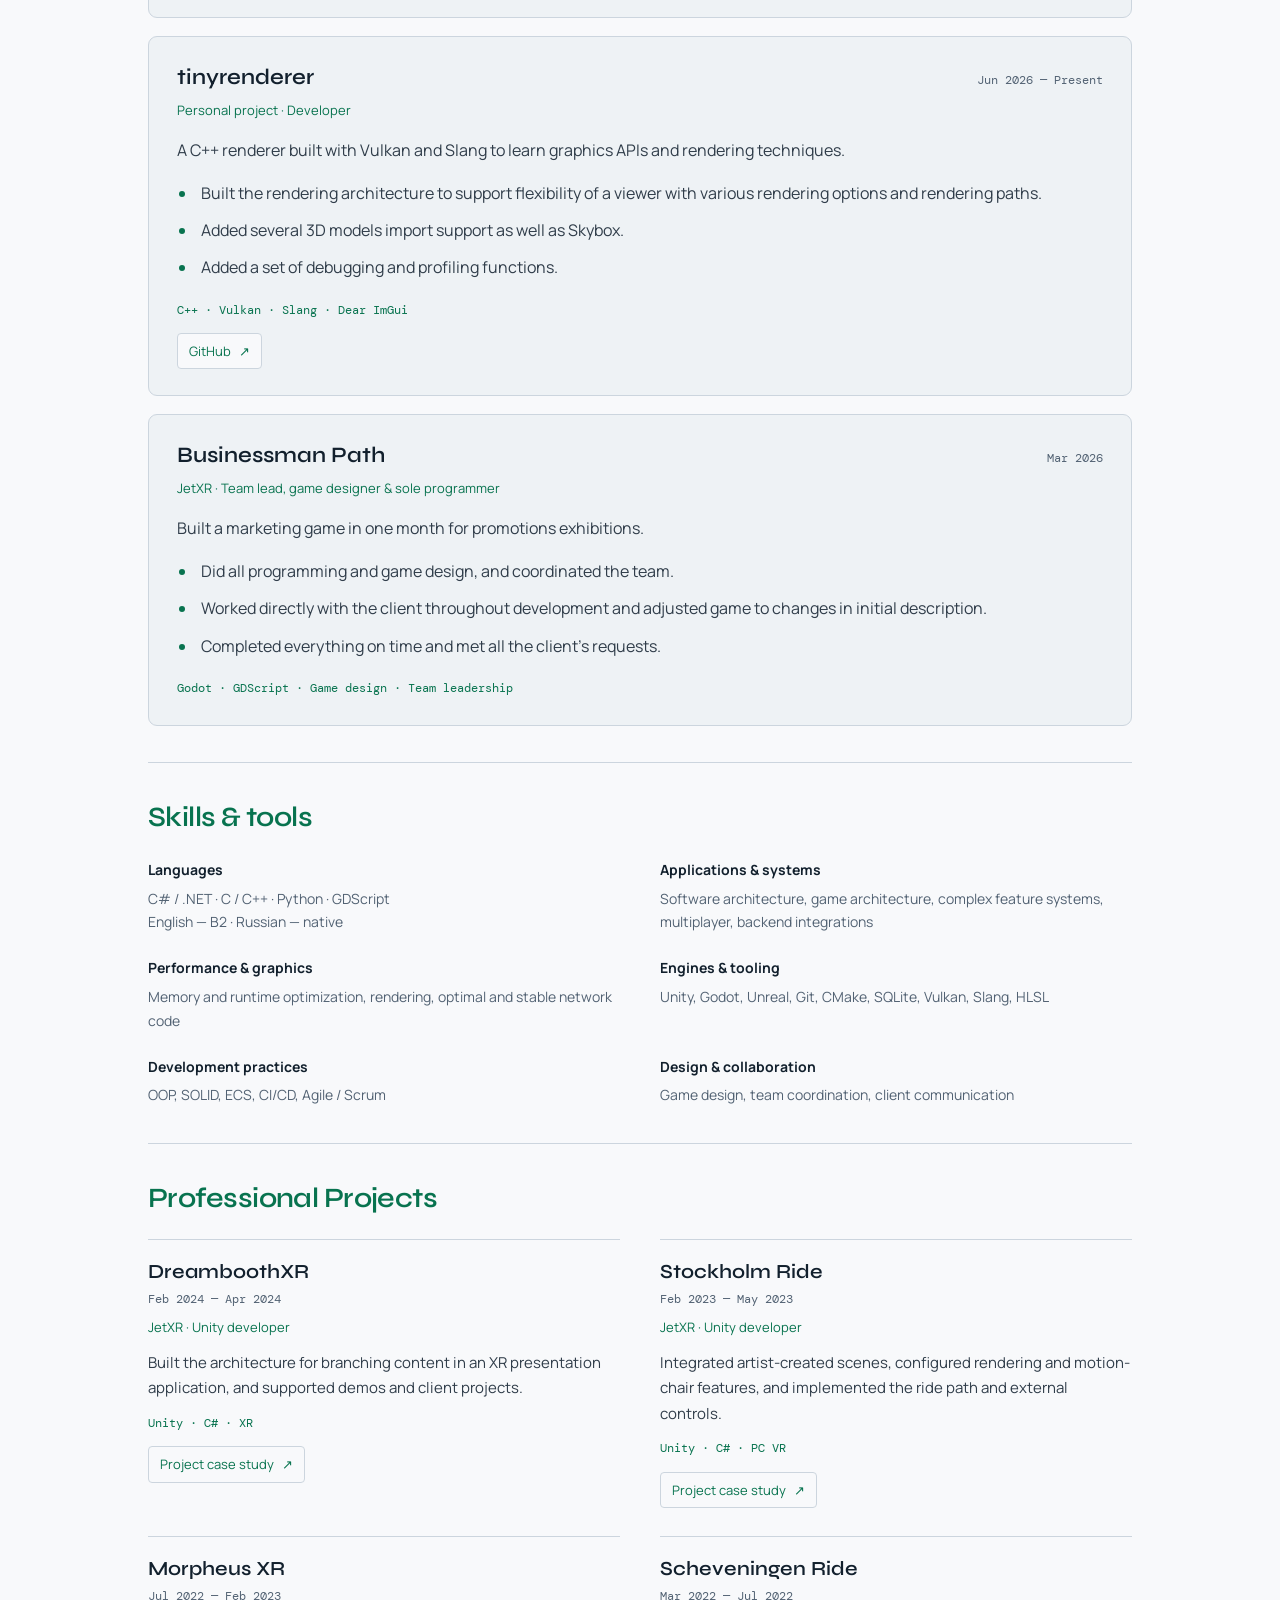
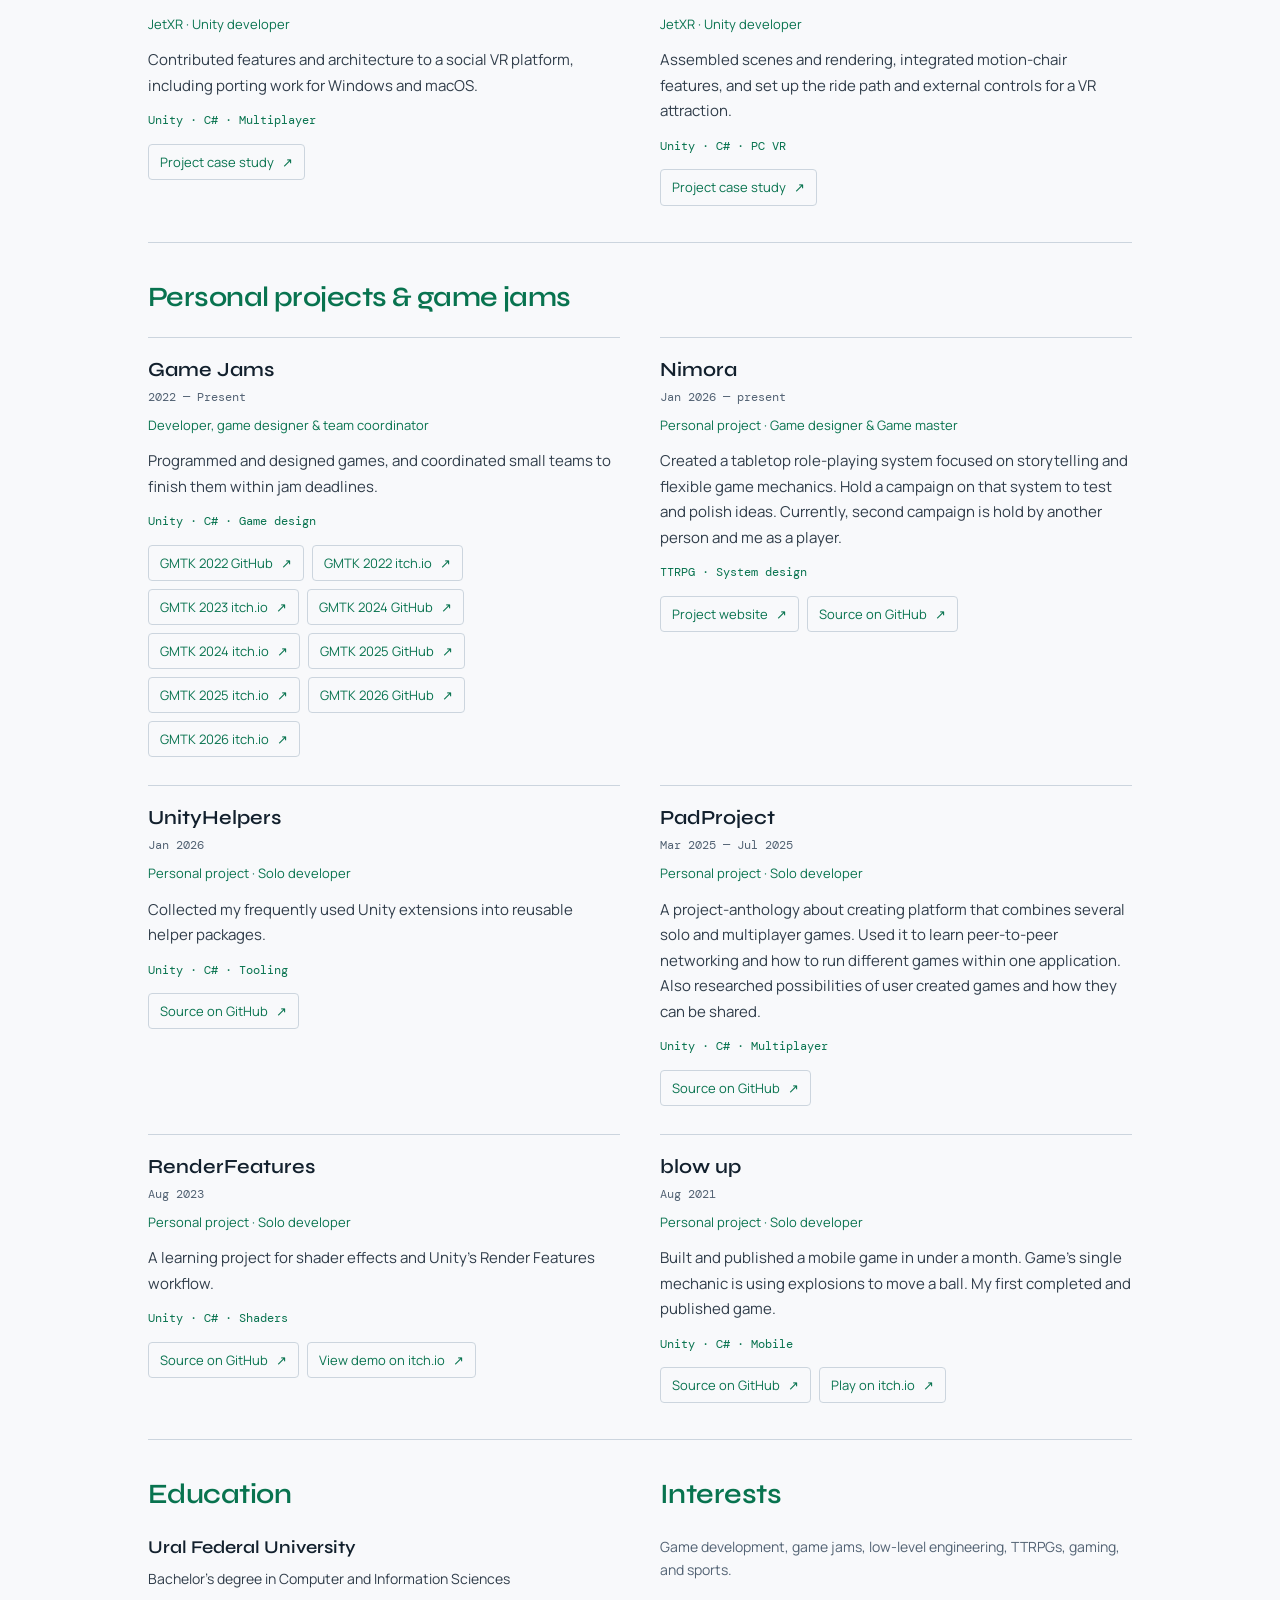
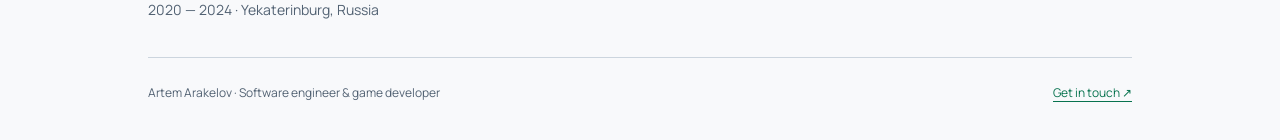
==== commit ea4c3545: "restructure, restyle" ====
--- a/index.html
+++ b/index.html
@@ -1,667 +1,702 @@
 <!DOCTYPE html>
 <html lang="en">
-<head>
-  <meta charset="UTF-8">
-  <meta name="viewport" content="width=device-width, initial-scale=1.0">
-  <title>Artem Arakelov — Game Developer & Software Engineer</title>
-  <meta name="description" content="CV of Artem Arakelov, Game Developer and Software Engineer. Skills: Unity, Godot, C#, C++, Python, Git, Game Design.">
-  <link rel="preconnect" href="https://fonts.googleapis.com">
-  <link href="https://fonts.googleapis.com/css2?family=Syne:wght@500;600;700&family=DM+Mono:wght@400;500&family=Manrope:wght@400;500;600&display=swap" rel="stylesheet">
-  <link rel="stylesheet" href="style.css">
-
-</head>
-<body>
- 
-<div class="controls" role="group" aria-label="Page controls">
-  <button class="ctrl-btn" id="theme-btn" onclick="toggleTheme()" aria-label="Toggle light/dark theme">
-    <svg id="theme-icon" width="13" height="13" viewBox="0 0 24 24" fill="none" stroke="currentColor" stroke-width="2" stroke-linecap="round" stroke-linejoin="round" aria-hidden="true">
-      <circle cx="12" cy="12" r="5"/><line x1="12" y1="1" x2="12" y2="3"/><line x1="12" y1="21" x2="12" y2="23"/><line x1="4.22" y1="4.22" x2="5.64" y2="5.64"/><line x1="18.36" y1="18.36" x2="19.78" y2="19.78"/><line x1="1" y1="12" x2="3" y2="12"/><line x1="21" y1="12" x2="23" y2="12"/><line x1="4.22" y1="19.78" x2="5.64" y2="18.36"/><line x1="18.36" y1="5.64" x2="19.78" y2="4.22"/>
-    </svg>
-    Light
-  </button>
-  <button class="ctrl-btn primary" onclick="window.print()" aria-label="Save CV as PDF">
-    <svg width="13" height="13" viewBox="0 0 24 24" fill="none" stroke="currentColor" stroke-width="2.2" stroke-linecap="round" stroke-linejoin="round" aria-hidden="true">
-      <polyline points="6 9 6 2 18 2 18 9"/>
-      <path d="M6 18H4a2 2 0 0 1-2-2v-5a2 2 0 0 1 2-2h16a2 2 0 0 1 2 2v5a2 2 0 0 1-2 2h-2"/>
-      <rect x="6" y="14" width="12" height="8"/>
-    </svg>
-    Save as PDF
-  </button>
-</div>
-
-<div class="cv">
-
-  <!-- ── SIDEBAR ── -->
-  <aside class="sidebar" aria-label="Links and skills">
-
-    <div class="photo-wrap">
-      <img
-        src="avatar.jpg"
-        alt="Photo of Artem Arakelov"
-        onerror="this.style.display='none'; this.nextElementSibling.style.display='flex';"
-      >
-      <div class="photo-fallback" aria-hidden="true">AA</div>
-    </div>
-
-    <!-- Links -->
-    <div>
-      <p class="s-label">Links</p>
-      <ul class="contact-list">
-        <li>
-          <svg width="12" height="12" viewBox="0 0 24 24" fill="none" stroke="currentColor" stroke-width="2" stroke-linecap="round" stroke-linejoin="round" aria-hidden="true">
-            <rect x="2" y="4" width="20" height="16" rx="2"/><path d="m22 7-10 7L2 7"/>
-          </svg>
-          <a href="mailto:natearasti@gmail.com">natearasti@gmail.com</a>
-        </li>
-        <li>
-          <svg width="12" height="12" viewBox="0 0 24 24" fill="none" stroke="currentColor" stroke-width="2" stroke-linecap="round" stroke-linejoin="round" aria-hidden="true">
-            <path d="M9 19c-5 1.5-5-2.5-7-3m14 6v-3.87a3.37 3.37 0 0 0-.94-2.61c3.14-.35 6.44-1.54 6.44-7A5.44 5.44 0 0 0 20 4.77 5.07 5.07 0 0 0 19.91 1S18.73.65 16 2.48a13.38 13.38 0 0 0-7 0C6.27.65 5.09 1 5.09 1A5.07 5.07 0 0 0 5 4.77a5.44 5.44 0 0 0-1.5 3.78c0 5.42 3.3 6.61 6.44 7A3.37 3.37 0 0 0 9 18.13V22"/>
-          </svg>
-          <a href="https://github.com/NateArasti" target="_blank" rel="noopener">github.com/NateArasti</a>
-        </li>
-        <li>
-          <svg width="12" height="12" viewBox="0 0 24 24" fill="none" stroke="currentColor" stroke-width="2" stroke-linecap="round" stroke-linejoin="round" aria-hidden="true">
-            <path d="M16 8a6 6 0 0 1 6 6v7h-4v-7a2 2 0 0 0-2-2 2 2 0 0 0-2 2v7h-4v-7a6 6 0 0 1 6-6z"/>
-            <rect x="2" y="9" width="4" height="12"/><circle cx="4" cy="4" r="2"/>
-          </svg>
-          <a href="https://www.linkedin.com/in/natearasti/" target="_blank" rel="noopener">linkedin.com/in/natearasti</a>
-        </li>
-        <li>
-          <svg width="12" height="12" viewBox="0 0 245 255" fill="currentColor" stroke="none" aria-hidden="true" style="opacity:0.4">
-            <path d="M31.99 0C21.17 6.75 0 34.94 0 40.69v9.75c0 13.37 12.5 24.99 23.87 24.99 13.62 0 25-11.25 25-24.87 0 13.62 11.12 24.87 24.75 24.87s24.5-11.25 24.5-24.87c0 13.62 11.37 24.87 25 24.87s25-11.25 25-24.87c0 13.62 11.12 24.87 24.75 24.87s24.5-11.25 24.5-24.87c0 13.62 11.37 24.87 25 24.87 11.37 0 23.87-11.62 23.87-24.99v-9.75C245 34.94 223.83 6.75 213.01 0H31.99zM23.87 89.43C14 89.43 5 84.43 0 76.43v135.69c0 8 8.37 16.25 16.37 16.25H45v-91.25h77.5v91.25H82v16.12h126.25v-16.12H170V136.5h4.75v-10h-4.75v-1.5h4.75v-10h-4.75c0-6.25-5.75-7.12-5.75-7.12H75c-5.62.62-6.25 7.12-6.25 7.12H60v10h3v1.5h-3v10h3v91.25h-1.62C53.75 227.75 45 236 45 244v11h155.5c8 0 16.5-7.75 16.5-16.25V76.43c-5 8-14 13-23.87 13-11.12 0-21-6.37-25-15.37-4 9-13.62 15.37-24.5 15.37s-20.75-6.37-25-15.37c-4 9-13.62 15.37-24.5 15.37-11.12 0-21-6.37-25-15.37-4 9-13.37 15.37-24.25 15.37-10.87 0-20.5-6.37-24.5-15.37-4 9-13.87 15.37-25 15.37z"/>
-          </svg>
-          <a href="https://arasti.itch.io/" target="_blank" rel="noopener">arasti.itch.io</a>
-        </li>
-        <li>
-          <svg width="12" height="12" viewBox="0 0 24 24" fill="none" stroke="currentColor" stroke-width="2" stroke-linecap="round" stroke-linejoin="round" aria-hidden="true">
-            <path d="M21 10c0 7-9 13-9 13s-9-6-9-13a9 9 0 0 1 18 0z"/><circle cx="12" cy="10" r="3"/>
-          </svg>
-          Kazakhstan · Open to relocation
-        </li>
-      </ul>
-    </div>
-
-    <hr>
-
-    <!-- Technical Skills -->
-    <div>
-      <p class="s-label">Skills</p>
-
-      <div class="skill-group">
-        <p class="skill-group-label">Code</p>
-        <div class="tags">
-          <span class="tag hi">C# .NET</span>
-          <span class="tag hi">C / C++</span>
-          <span class="tag hi">Shaders</span>
-          <span class="tag">Python</span>
-          <span class="tag">GDScript</span>
+  <head>
+    <meta charset="UTF-8">
+    <meta name="viewport" content="width=device-width, initial-scale=1.0">
+    <meta name="color-scheme" content="dark light">
+    <title>Artem Arakelov — Software Engineer &amp; Game Developer</title>
+    <meta
+      name="description"
+      content="Artem Arakelov — software engineer and game developer working with C#/.NET and C++. Application architecture, complex features, networking, optimization, graphics, and tooling."
+    >
+    <link rel="preconnect" href="https://fonts.googleapis.com">
+    <link rel="preconnect" href="https://fonts.gstatic.com" crossorigin>
+    <link
+      href="https://fonts.googleapis.com/css2?family=Syne:wght@500;600;700&amp;family=DM+Mono:wght@400;500&amp;family=Manrope:wght@400;500;600;700&amp;display=swap"
+      rel="stylesheet"
+    >
+    <link rel="stylesheet" href="style.css?v=10">
+
+    <script>
+      try {
+        const saved = localStorage.getItem('cv-theme');
+        const systemTheme = matchMedia('(prefers-color-scheme: light)').matches
+          ? 'light'
+          : 'dark';
+
+        document.documentElement.dataset.theme =
+          saved === 'light' || saved === 'dark' ? saved : systemTheme;
+      } catch (_) {}
+    </script>
+  </head>
+  <body>
+    <a class="skip-link" href="#experience">Skip to experience</a>
+    <div class="page">
+      <div class="topbar">
+        <p
+          class="wordmark"
+          aria-label="NateArasti, back to profile"
+          title="NateArasti"
+        >
+          NA<span aria-hidden="true">.</span>
+      </p>
+        <div class="controls" role="group" aria-label="Page controls">
+          <button
+            id="theme-btn"
+            class="icon-button"
+            type="button"
+            aria-label="Switch to light theme"
+            title="Switch to light theme"
+            hidden
+          >
+            <svg
+              class="sun-icon"
+              width="20"
+              height="20"
+              viewBox="0 0 24 24"
+              fill="none"
+              stroke="currentColor"
+              stroke-width="1.8"
+              stroke-linecap="round"
+              aria-hidden="true"
+            >
+              <circle cx="12" cy="12" r="4"/>
+              <path
+                d="M12 2v2m0 16v2M2 12h2m16 0h2M4.93 4.93l1.42 1.42m11.3 11.3 1.42 1.42M4.93 19.07l1.42-1.42m11.3-11.3 1.42-1.42"
+              />
+            </svg>
+            <svg
+              class="moon-icon"
+              width="20"
+              height="20"
+              viewBox="0 0 24 24"
+              fill="none"
+              stroke="currentColor"
+              stroke-width="1.8"
+              stroke-linecap="round"
+              stroke-linejoin="round"
+              aria-hidden="true"
+            >
+              <path d="M20.9 13A9 9 0 0 1 11 3.1 9 9 0 1 0 20.9 13Z"/>
+            </svg>
+          </button>
+          <button id="print-btn" class="primary" type="button" hidden>
+            Save as PDF <span aria-hidden="true">↓</span>
+          </button>
         </div>
       </div>
 
-      <div class="skill-group">
-        <p class="skill-group-label">Tools</p>
-        <div class="tags">
-          <span class="tag hi">Unity</span>
-          <span class="tag hi">Godot</span>
-          <span class="tag hi">Obsidian</span>
-          <span class="tag">Notion</span>
-          <span class="tag">Blender</span>
-        </div>
-      </div>
-
-      <div class="skill-group">
-        <p class="skill-group-label">Expertise</p>
-        <div class="tags">
-          <span class="tag hi">Game Development</span>
-          <span class="tag hi">Software Development</span>
-          <span class="tag hi">Tooling</span>
-          <span class="tag hi">Network</span>
-          <span class="tag hi">Rendering</span>
-          <span class="tag hi">Vulkan</span>
-          <span class="tag hi">XR / VR</span>
-          <span class="tag">Git</span>
-          <span class="tag">CMake</span>
-          <span class="tag">Game Design</span>
-          <span class="tag">Multiplayer</span>
-          <span class="tag">Mobile</span>
-          <span class="tag">Optimization</span>
-          <span class="tag">TTRPGs</span>
-        </div>
-      </div>
-
-      <div class="skill-group">
-        <p class="skill-group-label">Concepts</p>
-        <div class="tags">
-          <span class="tag">SOLID</span>
-          <span class="tag">OOP</span>
-          <span class="tag">ECS</span>
-          <span class="tag">Agile</span>
-          <span class="tag">Scrum</span>
-          <span class="tag">CI/CD</span>
-        </div>
-      </div>
-
-      <div class="skill-group">
-        <p class="skill-group-label">Languages</p>
-        <div class="tags">
-          <span class="tag">English — B2</span>
-          <span class="tag">Russian — Native</span>
-        </div>
-      </div>
-    </div>
-
-    <hr>
-
-    <div>
-      <p class="s-label">Work Format</p>
-      <div class="tags">
-        <span class="avail-pill">On-site</span>
-        <span class="avail-pill">Remote</span>
-        <span class="avail-pill">Hybrid</span>
-      </div>
-    </div>
-
-    <hr>
-
-    <div class="not-divided">
-      <p class="s-label">Education</p>
-      <div class="edu-item">
-        <p class="edu-name">Ural Federal University</p>
-        <p class="edu-degree">Bachelor's Degree — Computer and Information Sciences</p>
-        <p class="edu-years">2020 — 2024 · Yekaterinburg, Russia</p>
-      </div>
-    </div>
-
-    <hr>
-
-    <div>
-      <p class="s-label">Interests</p>
-      <div class="tags">
-        <span class="tag hi">Game Development</span>
-        <span class="tag">Game Jams</span>
-        <span class="tag">TTRPGs</span>
-        <span class="tag">Low-Level Engineering</span>
-        <span class="tag">Gaming</span>
-        <span class="tag">Sports</span>
-      </div>
-    </div>
-
-  </aside>
-
-  <!-- ── MAIN ── -->
-  <main class="main">
-
-    <!-- Hero -->
-    <header class="hero">
-      <h1>Artem Arakelov</h1>
-      <p class="hero-role">Game Developer &amp; Software Engineer</p>
-      <div class="hero-meta" aria-label="Personal details">
-        <span>24 years old</span>
-        <span>Almaty, Kazakhstan</span>
-        <span>Ready to relocate</span>
-      </div>
-    </header>
- 
-    <!-- Work Experience -->
-    <section aria-label="Work experience">
-      <p class="sec-title">Work Experience</p>
-      <div class="timeline">
- 
-        <article class="tl-item active">
-          <div class="tl-header">
-            <h2 class="tl-title">JetXR</h2>
-            <span class="tl-date">Feb 2022 — Present</span>
+      <header class="hero" id="profile">
+        <div class="hero-content">
+          <div class="hero-identity">
+            <p class="eyebrow">Software engineer &amp; game developer</p>
+            <h1>Artem Arakelov</h1>
           </div>
-          <p class="tl-role">Unity Developer &amp; Software Engineer</p>
-          <div class="tl-skills">
-            <span class="tag">Game Development</span>
-            <span class="tag">Software Development</span>
-            <span class="tag">C# .NET</span>
-            <span class="tag">C / C++</span>
-            <span class="tag">Unity</span>
-            <span class="tag">XR / VR</span>
-            <span class="tag">Network</span>
-            <span class="tag">Multiplayer</span>
-            <span class="tag">Mobile</span>
-            <span class="tag">Optimization</span>
-            <span class="tag">Git</span>
-            <span class="tag">Agile</span>
-          </div>
-          <div class="tl-links">
-            <a class="tl-link" href="https://jetxr.style/" target="_blank" rel="noopener">
-              ↗ Site
+          <p class="intro">I develop games, software, and tools in C#/.NET and C++.</p>
+          <p class="summary">
+            Working professionally since 2022. My experience includes software
+            architecture, feature development, networking, optimization, and graphics programming.
+          </p>
+          <p class="location">
+            Almaty, Kazakhstan <span aria-hidden="true">·</span> Open to relocation <span
+            aria-hidden="true">·</span> Remote / hybrid / on-site
+          </p>
+          <div class="contact-links" aria-label="Contact and profiles">
+            <a class="email" href="mailto:natearasti@gmail.com">natearasti@gmail.com</a>
+            <a href="https://github.com/NateArasti" target="_blank" rel="noopener noreferrer">
+              GitHub <span aria-hidden="true">↗</span><span class="print-url">:
+              github.com/NateArasti</span>
+            </a>
+            <a
+              href="https://www.linkedin.com/in/natearasti/"
+              target="_blank"
+              rel="noopener noreferrer"
+            >
+              LinkedIn <span aria-hidden="true">↗</span><span class="print-url">:
+              linkedin.com/in/natearasti</span>
+            </a>
+            <a href="https://arasti.itch.io/" target="_blank" rel="noopener noreferrer">
+              itch.io <span aria-hidden="true">↗</span><span class="print-url">:
+              arasti.itch.io</span>
             </a>
           </div>
-          <p class="tl-desc">
-            I primarily work as a Unity developer, handling a wide range of tasks: 
-            developing cutting-edge arcade experiences, 
-            creating large-scale multiplayer experiences, 
-            and working on and optimizing projects that push the limits of various platforms.
-          </p>
-        </article>
- 
-      </div>
-    </section>
- 
-    <!-- Projects -->
-    <section aria-label="Projects">
-      <p class="sec-title">Projects</p>
-      <div class="timeline">
- 
-        <article class="tl-item">
-          <div class="tl-header">
-            <h2 class="tl-title">BIMVR</h2>
-            <span class="tl-date">Feb 2023 — Present</span>
+        </div>
+        <img class="portrait" src="avatar.jpg" width="120" height="120" alt="Artem Arakelov">
+      </header>
+
+      <nav class="section-nav" aria-label="CV sections">
+        <a href="#experience">Experience</a>
+        <a href="#highlights">Highlight Projects</a>
+        <a href="#skills">Skills</a>
+        <a href="#work">Work Projects</a>
+        <a href="#personal">Personal projects</a>
+      </nav>
+      <main id="main">
+
+        <section id="experience" aria-labelledby="experience-title">
+          <h2 class="section-title" id="experience-title">Experience</h2>
+
+          <article class="employment">
+            <div class="project-heading">
+              <h3>JetXR</h3>
+              <p class="date"><time datetime="2022-02">Feb 2022</time> — Present</p>
+            </div>
+            <p class="project-role">Unity Developer &amp; Software Engineer</p>
+            <p>
+              Develop applications, games, and tools with C#/.NET, Unity, and C++. Design
+              application architecture, implement features and multiplayer systems,
+              and optimize performance for constrained hardware.
+            </p>
+            <p>Working mainly on XR apps but also have lots of non-XR projects.</p>
+            <div class="project-links">
+              <a href="https://jetxr.style/" target="_blank" rel="noopener noreferrer">
+                JetXR website <span aria-hidden="true">↗</span>
+              </a>
+            </div>
+          </article>
+        </section>
+
+        <section id="highlights" aria-labelledby="highlights-title">
+          <h2 class="section-title" id="highlights-title">Highlight Projects</h2>
+
+          <article class="project featured">
+            <div class="project-heading">
+              <h3>BIMVR</h3>
+              <p class="date">Feb 2023 — Present</p>
+            </div>
+            <p class="project-role">JetXR · Primary developer</p>
+            <p>
+              An application for viewing and collaborating on building information models together. 
+              Developed the application and supporting tools and also designed vast majority of its architecture.
+            </p>
+            <ul class="contributions">
+              <li>
+                <strong>Application architecture &amp; features.</strong> 
+                <p>
+                  Developed a comprehensive system for interacting with models, 
+                  managing user interactions and moderation, as well as adding and creating user-generated content. 
+                  Designed these systems to accommodate a rapidly changing and evolving list of features
+                </p>
+              </li>
+              <li>
+                <strong>Networking &amp; performance.</strong> 
+                <p>
+                  Built custom optimized networking system to run large models on XR hardware including. 
+                  Implemented the complex model delivery system.
+                </p>
+              </li>
+              <li>
+                <strong>Model processing &amp; tooling.</strong> 
+                <p>
+                  Built a custom separate C++ model processing pipeline with processing, validation, and correction modules.
+                  Implemented several optimization flows to reduce memory usage on all ends without loss in performance.
+                </p>
+              </li>
+              <li>
+                <strong>Integration.</strong> 
+                <p>
+                  Implemented a tight backend integration with complex asset management system.
+                </p>
+              </li>
+            </ul>
+            <p class="stack">
+              C# / .NET · C++ · Unity · Networking · Optimization · XR
+            </p>
+            <div class="project-links">
+              <a
+                href="https://jetxr.style/bim-vr"
+                target="_blank"
+                rel="noopener noreferrer"
+                aria-label="BIMVR: Project case study"
+              >
+                Project case study <span aria-hidden="true">↗</span>
+              </a>
+              <a
+                href="https://jet.style/screen-space-vr"
+                target="_blank"
+                rel="noopener noreferrer"
+                aria-label="BIMVR: Related project"
+              >
+                Related project <span aria-hidden="true">↗</span>
+              </a>
+            </div>
+          </article>
+
+          <article class="project featured">
+            <div class="project-heading">
+              <h3>tinyrenderer</h3>
+              <p class="date">Jun 2026 — Present</p>
+            </div>
+            <p class="project-role">Personal project · Developer</p>
+            <p>
+              A C++ renderer built with Vulkan and Slang to learn graphics APIs and rendering
+              techniques.
+            </p>
+            <ul class="contributions">
+              <li>
+                Built the rendering architecture to support flexibility of 
+                a viewer with various rendering options and rendering paths.
+              </li>
+              <li>
+                Added several 3D models import support as well as Skybox.
+              </li>
+              <li>
+                Added a set of debugging and profiling functions.
+              </li>
+            </ul>
+            <p class="stack">
+              C++ · Vulkan · Slang · Dear ImGui
+            </p>
+            <div class="project-links">
+              <a
+                href="https://github.com/NateArasti/tinyrenderer"
+                target="_blank"
+                rel="noopener noreferrer"
+                aria-label="tinyrenderer: Source on GitHub"
+              >
+                GitHub <span aria-hidden="true">↗</span>
+              </a>
+            </div>
+          </article>
+
+          <article class="project featured">
+            <div class="project-heading">
+              <h3>Businessman Path</h3>
+              <p class="date">Mar 2026</p>
+            </div>
+            <p class="project-role">JetXR · Team lead, game designer &amp; sole programmer</p>
+            <p>
+              Built a marketing game in one month for promotions exhibitions.
+            </p>
+            <ul class="contributions">
+              <li>
+                Did all programming and game design, and coordinated the team.
+              </li>
+              <li>
+                Worked directly with the client throughout development and adjusted game to changes in initial description.
+              </li>
+              <li>
+                Completed everything on time and met all the client’s requests.
+              </li>
+            </ul>
+            <p class="stack">
+              Godot · GDScript · Game design · Team leadership
+            </p>
+          </article>
+        </section>
+
+        <section id="skills" aria-labelledby="skills-title">
+          <h2 class="section-title" id="skills-title">Skills &amp; tools</h2>
+          <dl class="skill-grid">
+            <div>
+              <dt>Languages</dt>
+              <dd>C# / .NET · C / C++ · Python · GDScript</dd>
+              <dd>English — B2 · Russian — native</dd>
+            </div>
+            <div>
+              <dt>Applications &amp; systems</dt>
+              <dd>
+                Software architecture, game architecture, complex feature systems, multiplayer, backend integrations
+              </dd>
+            </div>
+            <div>
+              <dt>Performance &amp; graphics</dt>
+              <dd>
+                Memory and runtime optimization, rendering, optimal and stable network code
+              </dd>
+            </div>
+            <div>
+              <dt>Engines &amp; tooling</dt>
+              <dd>Unity, Godot, Unreal, Git, CMake, SQLite, Vulkan, Slang, HLSL</dd>
+            </div>
+            <div>
+              <dt>Development practices</dt>
+              <dd>OOP, SOLID, ECS, CI/CD, Agile / Scrum</dd>
+            </div>
+            <div>
+              <dt>Design &amp; collaboration</dt>
+              <dd>Game design, team coordination, client communication</dd>
+            </div>
+          </dl>
+        </section>
+
+        <section id="work" aria-labelledby="work-title">
+          <h2 class="section-title" id="work-title">Professional Projects</h2>
+          <div class="project-grid">
+
+            <article class="project">
+              <div class="project-heading">
+                <h3>DreamboothXR</h3>
+                <p class="date">Feb 2024 — Apr 2024</p>
+              </div>
+              <p class="project-role">JetXR · Unity developer</p>
+              <p>
+                Built the architecture for branching content in an XR presentation application, and
+                supported demos and client projects.
+              </p>
+              <p class="stack">Unity · C# · XR</p>
+              <div class="project-links">
+                <a
+                  href="https://jet.style/dreamboothxr"
+                  target="_blank"
+                  rel="noopener noreferrer"
+                  aria-label="DreamboothXR: Project case study"
+                >
+                  Project case study <span aria-hidden="true">↗</span>
+                </a>
+              </div>
+            </article>
+
+            <article class="project">
+              <div class="project-heading">
+                <h3>Stockholm Ride</h3>
+                <p class="date">Feb 2023 — May 2023</p>
+              </div>
+              <p class="project-role">JetXR · Unity developer</p>
+              <p>
+                Integrated artist-created scenes, configured rendering and motion-chair features,
+                and implemented the ride path and external controls.
+              </p>
+              <p class="stack">Unity · C# · PC VR</p>
+              <div class="project-links">
+                <a
+                  href="https://jet.style/portfolio/stockholm-vr-ride"
+                  target="_blank"
+                  rel="noopener noreferrer"
+                  aria-label="Stockholm Ride: Project case study"
+                >
+                  Project case study <span aria-hidden="true">↗</span>
+                </a>
+              </div>
+            </article>
+
+            <article class="project">
+              <div class="project-heading">
+                <h3>Morpheus XR</h3>
+                <p class="date">Jul 2022 — Feb 2023</p>
+              </div>
+              <p class="project-role">JetXR · Unity developer</p>
+              <p>
+                Contributed features and architecture to a social VR platform, including porting
+                work for Windows and macOS.
+              </p>
+              <p class="stack">Unity · C# · Multiplayer</p>
+              <div class="project-links">
+                <a
+                  href="https://jet.style/portfolio/morpheus"
+                  target="_blank"
+                  rel="noopener noreferrer"
+                  aria-label="Morpheus XR: Project case study"
+                >
+                  Project case study <span aria-hidden="true">↗</span>
+                </a>
+              </div>
+            </article>
+
+            <article class="project">
+              <div class="project-heading">
+                <h3>Scheveningen Ride</h3>
+                <p class="date">Mar 2022 — Jul 2022</p>
+              </div>
+              <p class="project-role">JetXR · Unity developer</p>
+              <p>
+                Assembled scenes and rendering, integrated motion-chair features, and set up the
+                ride path and external controls for a VR attraction.
+              </p>
+              <p class="stack">Unity · C# · PC VR</p>
+              <div class="project-links">
+                <a
+                  href="https://jet.style/portfolio/scheveningen-vr-ride"
+                  target="_blank"
+                  rel="noopener noreferrer"
+                  aria-label="Scheveningen Ride: Project case study"
+                >
+                  Project case study <span aria-hidden="true">↗</span>
+                </a>
+              </div>
+            </article>
           </div>
-          <p class="tl-place">JetXR</p>
-          <p class="tl-role">Main Developer</p>
-          <div class="tl-skills">
-            <span class="tag">Software Development</span>
-            <span class="tag">Software Integration</span>
-            <span class="tag">Unity</span>
-            <span class="tag">C# .NET</span>
-            <span class="tag">C / C++</span>
-            <span class="tag">XR</span>
-            <span class="tag">Mobile</span>
-            <span class="tag">Network</span>
-            <span class="tag">Multiplayer</span>
-            <span class="tag">Optimization</span>
+        </section>
+
+        <section id="personal" aria-labelledby="personal-title">
+          <h2 class="section-title" id="personal-title">Personal projects &amp; game jams</h2>
+          <div class="project-grid">
+
+            <article class="project">
+              <div class="project-heading">
+                <h3>Game Jams</h3>
+                <p class="date">2022 — Present</p>
+              </div>
+              <p class="project-role">Developer, game designer &amp; team coordinator</p>
+              <p>
+                Programmed and designed games, and coordinated small teams to
+                finish them within jam deadlines.
+              </p>
+              <p class="stack">Unity · C# · Game design</p>
+              <div class="project-links">
+                <a
+                  href="https://github.com/NateArasti/Rolling-The-Dice"
+                  target="_blank"
+                  rel="noopener noreferrer"
+                  aria-label="Game Jams: GMTK 2022 GitHub"
+                >
+                  GMTK 2022 GitHub <span aria-hidden="true">↗</span>
+                </a>
+                <a
+                  href="https://arasti.itch.io/rolling-the-dice"
+                  target="_blank"
+                  rel="noopener noreferrer"
+                  aria-label="Game Jams: GMTK 2022 itch.io"
+                >
+                  GMTK 2022 itch.io <span aria-hidden="true">↗</span>
+                </a>
+                <a
+                  href="https://arasti.itch.io/beatreversed"
+                  target="_blank"
+                  rel="noopener noreferrer"
+                  aria-label="Game Jams: GMTK 2023 itch.io"
+                >
+                  GMTK 2023 itch.io <span aria-hidden="true">↗</span>
+                </a>
+                <a
+                  href="https://github.com/wowa-shat/GMTK-Game-Jam-2024"
+                  target="_blank"
+                  rel="noopener noreferrer"
+                  aria-label="Game Jams: GMTK 2024 GitHub"
+                >
+                  GMTK 2024 GitHub <span aria-hidden="true">↗</span>
+                </a>
+                <a
+                  href="https://wowash.itch.io/task-overflow"
+                  target="_blank"
+                  rel="noopener noreferrer"
+                  aria-label="Game Jams: GMTK 2024 itch.io"
+                >
+                  GMTK 2024 itch.io <span aria-hidden="true">↗</span>
+                </a>
+                <a
+                  href="https://github.com/wowa-shat/GMTK-Game-Jam-2025"
+                  target="_blank"
+                  rel="noopener noreferrer"
+                  aria-label="Game Jams: GMTK 2025 GitHub"
+                >
+                  GMTK 2025 GitHub <span aria-hidden="true">↗</span>
+                </a>
+                <a
+                  href="https://wowash.itch.io/water-cycle"
+                  target="_blank"
+                  rel="noopener noreferrer"
+                  aria-label="Game Jams: GMTK 2025 itch.io"
+                >
+                  GMTK 2025 itch.io <span aria-hidden="true">↗</span>
+                </a>
+                <a
+                  href="https://github.com/NateArasti/Countdown-Sequence"
+                  target="_blank"
+                  rel="noopener noreferrer"
+                  aria-label="Game Jams: GMTK 2026 GitHub"
+                >
+                  GMTK 2026 GitHub <span aria-hidden="true">↗</span>
+                </a>
+                <a
+                  href="https://arasti.itch.io/countdown-sequence"
+                  target="_blank"
+                  rel="noopener noreferrer"
+                  aria-label="Game Jams: GMTK 2026 itch.io"
+                >
+                  GMTK 2026 itch.io <span aria-hidden="true">↗</span>
+                </a>
+              </div>
+            </article>
+
+            <article class="project">
+              <div class="project-heading">
+                <h3>Nimora</h3>
+                <p class="date">Jan 2026 — present</p>
+              </div>
+              <p class="project-role">Personal project · Game designer &amp; Game master</p>
+              <p>
+                Created a tabletop role-playing system focused on storytelling and flexible game
+                mechanics. Hold a campaign on that system to test and polish ideas. 
+                Currently, second campaign is hold by another person and me as a player.
+              </p>
+              <p class="stack">TTRPG · System design</p>
+              <div class="project-links">
+                <a
+                  href="https://natearasti.github.io/Nimora/"
+                  target="_blank"
+                  rel="noopener noreferrer"
+                  aria-label="Nimora: Project website"
+                >
+                  Project website <span aria-hidden="true">↗</span>
+                </a>
+                <a
+                  href="https://github.com/NateArasti/Nimora"
+                  target="_blank"
+                  rel="noopener noreferrer"
+                  aria-label="Nimora: Source on GitHub"
+                >
+                  Source on GitHub <span aria-hidden="true">↗</span>
+                </a>
+              </div>
+            </article>
+
+            <article class="project">
+              <div class="project-heading">
+                <h3>UnityHelpers</h3>
+                <p class="date">Jan 2026</p>
+              </div>
+              <p class="project-role">Personal project · Solo developer</p>
+              <p>Collected my frequently used Unity extensions into reusable helper packages.</p>
+              <p class="stack">Unity · C# · Tooling</p>
+              <div class="project-links">
+                <a
+                  href="https://github.com/NateArasti/UnityHelpers"
+                  target="_blank"
+                  rel="noopener noreferrer"
+                  aria-label="UnityHelpers: Source on GitHub"
+                >
+                  Source on GitHub <span aria-hidden="true">↗</span>
+                </a>
+              </div>
+            </article>
+
+            <article class="project">
+              <div class="project-heading">
+                <h3>PadProject</h3>
+                <p class="date">Mar 2025 — Jul 2025</p>
+              </div>
+              <p class="project-role">Personal project · Solo developer</p>
+              <p>
+                A project-anthology about creating platform that combines several solo and multiplayer games. 
+                Used it to learn peer-to-peer networking and how to run different games within one application.
+                Also researched possibilities of user created games and how they can be shared.
+              </p>
+              <p class="stack">Unity · C# · Multiplayer</p>
+              <div class="project-links">
+                <a
+                  href="https://github.com/NateArasti/PadProject"
+                  target="_blank"
+                  rel="noopener noreferrer"
+                  aria-label="PadProject: Source on GitHub"
+                >
+                  Source on GitHub <span aria-hidden="true">↗</span>
+                </a>
+              </div>
+            </article>
+
+            <article class="project">
+              <div class="project-heading">
+                <h3>RenderFeatures</h3>
+                <p class="date">Aug 2023</p>
+              </div>
+              <p class="project-role">Personal project · Solo developer</p>
+              <p>
+                A learning project for shader effects and Unity’s Render Features
+                workflow.
+              </p>
+              <p class="stack">Unity · C# · Shaders</p>
+              <div class="project-links">
+                <a
+                  href="https://github.com/NateArasti/RenderFeatures"
+                  target="_blank"
+                  rel="noopener noreferrer"
+                  aria-label="RenderFeatures: Source on GitHub"
+                >
+                  Source on GitHub <span aria-hidden="true">↗</span>
+                </a>
+                <a
+                  href="https://arasti.itch.io/render-features"
+                  target="_blank"
+                  rel="noopener noreferrer"
+                  aria-label="RenderFeatures: View demo on itch.io"
+                >
+                  View demo on itch.io <span aria-hidden="true">↗</span>
+                </a>
+              </div>
+            </article>
+
+            <article class="project">
+              <div class="project-heading">
+                <h3>blow up</h3>
+                <p class="date">Aug 2021</p>
+              </div>
+              <p class="project-role">Personal project · Solo developer</p>
+              <p>
+                Built and published a mobile game in under a month. 
+                Game's single mechanic is using explosions to move a ball.
+                My first completed and published game.
+              </p>
+              <p class="stack">Unity · C# · Mobile</p>
+              <div class="project-links">
+                <a
+                  href="https://github.com/NateArasti/blow-up"
+                  target="_blank"
+                  rel="noopener noreferrer"
+                  aria-label="blow up: Source on GitHub"
+                >
+                  Source on GitHub <span aria-hidden="true">↗</span>
+                </a>
+                <a
+                  href="https://arasti.itch.io/blow-up"
+                  target="_blank"
+                  rel="noopener noreferrer"
+                  aria-label="blow up: Play on itch.io"
+                >
+                  Play on itch.io <span aria-hidden="true">↗</span>
+                </a>
+              </div>
+            </article>
           </div>
-          <div class="tl-links">
-            <a class="tl-link" href="https://jetxr.style/bim-vr" target="_blank" rel="noopener">
-              ↗ Case
-            </a>
-            <a class="tl-link" href="https://jet.style/screen-space-vr" target="_blank" rel="noopener">
-              ↗ Spin-Off
-            </a>
+        </section>
+
+        <section class="background" aria-label="Education, languages, and interests">
+          <div>
+            <h2 class="section-title">Education</h2>
+            <h3>Ural Federal University</h3>
+            <p>Bachelor’s degree in Computer and Information Sciences</p>
+            <p class="muted">2020 — 2024 · Yekaterinburg, Russia</p>
           </div>
-          <p class="tl-desc">
-            As the main developer, 
-            I built most of the architecture for the Unity client and server sides, 
-            created several additional internal service applications for low-level work with BIM models, 
-            and worked on integrations for different third-party applications. 
-            Due to the heavy load imposed by large, high-precision models, 
-            the project required significant low-level optimizations ranging from the rendering to the network code.
-          </p>
-        </article>
- 
-        <article class="tl-item">
-          <div class="tl-header">
-            <h2 class="tl-title">tinyrenderer</h2>
-            <span class="tl-date">June 2026 - Present</span>
+          <div>
+            <h2 class="section-title">Interests</h2>
+            <p class="muted">
+              Game development, game jams, low-level engineering, TTRPGs, gaming, and sports.
+            </p>
           </div>
-          <p class="tl-place">Pet Project</p>
-          <p class="tl-role">Software Developer</p>
-          <div class="tl-skills">
-            <span class="tag">Software Development</span>
-            <span class="tag">C++</span>
-            <span class="tag">Rendering</span>
-            <span class="tag">Tool</span>
-            <span class="tag">Slang</span>
-            <span class="tag">Vulkan</span>
-            <span class="tag">ImGUI</span>
-          </div>
-          <div class="tl-links">
-            <a class="tl-link" href="https://github.com/NateArasti/tinyrenderer" target="_blank" rel="noopener">
-              ↗ GitHub
-            </a>
-          </div>
-          <p class="tl-desc">
-            A small renderer for learning graphics APIs and rendering techniques written in C++ with Vulkan and Slang.
-          </p>
-        </article>
- 
-        <article class="tl-item">
-          <div class="tl-header">
-            <h2 class="tl-title">Game Jams</h2>
-            <span class="tl-date">2022 — Present</span>
-          </div>
-          <p class="tl-role">Developer &amp; Game Designer</p>
-          <div class="tl-skills">
-            <span class="tag">Game Development</span>
-            <span class="tag">Unity</span>
-            <span class="tag">C#</span>
-            <span class="tag">Game Design</span>
-          </div>
-          <div class="tl-links">
-            <a class="tl-link" href="https://github.com/NateArasti/Rolling-The-Dice" target="_blank" rel="noopener">
-              ↗ GMTK 2022 GitHub
-            </a>
-            <a class="tl-link" href="https://arasti.itch.io/rolling-the-dice" target="_blank" rel="noopener">
-              ↗ GMTK 2022 itch.io
-            </a>
-            <a class="tl-link" href="https://arasti.itch.io/beatreversed" target="_blank" rel="noopener">
-              ↗ GMTK 2023 itch.io
-            </a>
-            <a class="tl-link" href="https://github.com/wowa-shat/GMTK-Game-Jam-2024" target="_blank" rel="noopener">
-              ↗ GMTK 2024 GitHub
-            </a>
-            <a class="tl-link" href="https://wowash.itch.io/task-overflow" target="_blank" rel="noopener">
-              ↗ GMTK 2024 itch.io
-            </a>
-            <a class="tl-link" href="https://github.com/wowa-shat/GMTK-Game-Jam-2025" target="_blank" rel="noopener">
-              ↗ GMTK 2025 GitHub
-            </a>
-            <a class="tl-link" href="https://wowash.itch.io/water-cycle" target="_blank" rel="noopener">
-              ↗ GMTK 2025 itch.io
-            </a>
-            <a class="tl-link" href="https://github.com/NateArasti/Countdown-Sequence" target="_blank" rel="noopener">
-              ↗ GMTK 2026 GitHub
-            </a>
-            <a class="tl-link" href="https://arasti.itch.io/countdown-sequence" target="_blank" rel="noopener">
-              ↗ GMTK 2026 itch.io
-            </a>
-          </div>
-          <p class="tl-desc">
-            I've participated in several game jams over the past few years. I decided to combine them to save space.
-          </p>
-        </article>
- 
-        <article class="tl-item">
-          <div class="tl-header">
-            <h2 class="tl-title">Nimora</h2>
-            <span class="tl-date">Jan 2026 - July 2026</span>
-          </div>
-          <p class="tl-place">Pet Project</p>
-          <p class="tl-role">Game Designer & Game Master</p>
-          <div class="tl-skills">
-            <span class="tag">Game Design</span>
-            <span class="tag">TTRPG</span>
-            <span class="tag">TTRPG System Design</span>
-            <span class="tag">Game Master</span>
-            <span class="tag">CI/CD</span>
-          </div>
-          <div class="tl-links">
-            <a class="tl-link" href="https://natearasti.github.io/Nimora/" target="_blank" rel="noopener">
-              ↗ Site
-            </a>
-            <a class="tl-link" href="https://github.com/NateArasti/Nimora" target="_blank" rel="noopener">
-              ↗ GitHub
-            </a>
-          </div>
-          <p class="tl-desc">
-            For educational purposes (and also because my friends and I had grown tired of D&D)
-            I decided to create my own simple tabletop role-playing game system that focuses primarily on storytelling 
-            and takes a more flexible approach to game mechanics.
-          </p>
-        </article>
- 
-        <article class="tl-item">
-          <div class="tl-header">
-            <h2 class="tl-title">Businessman Path</h2>
-            <span class="tl-date">March 2026</span>
-          </div>
-          <p class="tl-place">JetXR</p>
-          <p class="tl-role">Team Lead &amp; Main Developer &amp; Game Designer</p>
-          <div class="tl-skills">
-            <span class="tag">Game Development</span>
-            <span class="tag">Godot</span>
-            <span class="tag">GDScript</span>
-            <span class="tag">Game Design</span>
-          </div>
-          <p class="tl-desc">
-            Over the course of a month, with a small team, 
-            we managed to create a small game that served as a custom promotional tool for a large company. 
-            I served as the team lead, game designer, and sole developer.
-          </p>
-        </article>
- 
-        <article class="tl-item">
-          <div class="tl-header">
-            <h2 class="tl-title">UnityHelpers</h2>
-            <span class="tl-date">Jan 2026</span>
-          </div>
-          <p class="tl-place">Pet Project</p>
-          <p class="tl-role">Solo Developer</p>
-          <div class="tl-skills">
-            <span class="tag">Tooling</span>
-            <span class="tag">Unity</span>
-            <span class="tag">C#</span>
-          </div>
-          <div class="tl-links">
-            <a class="tl-link" href="https://github.com/NateArasti/UnityHelpers" target="_blank" rel="noopener">
-              ↗ GitHub
-            </a>
-          </div>
-          <p class="tl-desc">
-            A collection of small, specialized helper packages for Unity. 
-            A small side project aimed at centralizing all the extensions I use. 
-            It is a “remake” of a similar, but older, project of mine.
-          </p>
-        </article>
- 
-        <article class="tl-item">
-          <div class="tl-header">
-            <h2 class="tl-title">PadProject</h2>
-            <span class="tl-date">Mar 2025 - July 2025</span>
-          </div>
-          <p class="tl-place">Pet Project</p>
-          <p class="tl-role">Solo Developer</p>
-          <div class="tl-skills">
-            <span class="tag">Game Development</span>
-            <span class="tag">Unity</span>
-            <span class="tag">C#</span>
-            <span class="tag">Game Design</span>
-            <span class="tag">Network</span>
-            <span class="tag">Multiplayer</span>
-          </div>
-          <div class="tl-links">
-            <a class="tl-link" href="https://github.com/NateArasti/PadProject" target="_blank" rel="noopener">
-              ↗ GitHub
-            </a>
-          </div>
-          <p class="tl-desc">
-            PadProject was based on the idea of an all-in-one game 
-            with multiple small games that you can play by yourself or with your friends. 
-            It was also a learning project about P2P networking and game-in-game architecture.
-          </p>
-        </article>
- 
-        <article class="tl-item">
-          <div class="tl-header">
-            <h2 class="tl-title">DreamboothXR</h2>
-            <span class="tl-date">Feb 2024 - Apr 2024</span>
-          </div>
-          <p class="tl-place">JetXR</p>
-          <p class="tl-role">Unity Developer</p>
-          <div class="tl-skills">
-            <span class="tag">Software Development</span>
-            <span class="tag">Unity</span>
-            <span class="tag">C#</span>
-            <span class="tag">Mobile</span>
-          </div>
-          <div class="tl-links">
-            <a class="tl-link" href="https://jet.style/dreamboothxr" target="_blank" rel="noopener">
-              ↗ Case
-            </a>
-          </div>
-          <p class="tl-desc">
-            An XR presentation environment. 
-            I created a basic architecture for future content branching 
-            and provided technical support for all demos and custom projects for various companies.
-          </p>
-        </article>
- 
-        <article class="tl-item">
-          <div class="tl-header">
-            <h2 class="tl-title">RenderFeatures</h2>
-            <span class="tl-date">August 2023</span>
-          </div>
-          <p class="tl-place">Pet Project</p>
-          <p class="tl-role">Solo Developer</p>
-          <div class="tl-skills">
-            <span class="tag">Unity</span>
-            <span class="tag">C#</span>
-            <span class="tag">Shaders</span>
-          </div>
-          <div class="tl-links">
-            <a class="tl-link" href="https://github.com/NateArasti/RenderFeatures" target="_blank" rel="noopener">
-              ↗ GitHub
-            </a>
-            <a class="tl-link" href="https://arasti.itch.io/render-features" target="_blank" rel="noopener">
-              ↗ itch.io
-            </a>
-          </div>
-          <p class="tl-desc">
-            Small learning project. Main purpose was to dig deeper in shader and effects knowledge 
-            and to learn Unity Render Features workflow.
-          </p>
-        </article>
- 
-        <article class="tl-item">
-          <div class="tl-header">
-            <h2 class="tl-title">Stockholm Ride</h2>
-            <span class="tl-date">Feb 2023 - May 2023</span>
-          </div>
-          <p class="tl-place">JetXR</p>
-          <p class="tl-role">Unity Developer</p>
-          <div class="tl-skills">
-            <span class="tag">Game Development</span>
-            <span class="tag">Unity</span>
-            <span class="tag">C#</span>
-            <span class="tag">PC VR</span>
-          </div>
-          <div class="tl-links">
-            <a class="tl-link" href="https://jet.style/portfolio/stockholm-vr-ride" target="_blank" rel="noopener">
-              ↗ Case
-            </a>
-          </div>
-          <p class="tl-desc">
-            VR Ride about Stockholm City.
-            As a Unity developer, 
-            I had to collect all the scenes from the artists, 
-            set up the rendering, 
-            configure and add features for the immersive chair, 
-            and set up the overall path and external ride controls.
-          </p>
-        </article>
- 
-        <article class="tl-item">
-          <div class="tl-header">
-            <h2 class="tl-title">Morpheus XR</h2>
-            <span class="tl-date">July 2022 - Feb 2023</span>
-          </div>
-          <p class="tl-place">JetXR</p>
-          <p class="tl-role">Unity Developer</p>
-          <div class="tl-skills">
-            <span class="tag">Software Development</span>
-            <span class="tag">Unity</span>
-            <span class="tag">C#</span>
-            <span class="tag">Multiplayer</span>
-            <span class="tag">Mobile</span>
-          </div>
-          <div class="tl-links">
-            <a class="tl-link" href="https://jet.style/portfolio/morpheus" target="_blank" rel="noopener">
-              ↗ Case
-            </a>
-          </div>
-          <p class="tl-desc">
-            Morpheus is a VR platform for human connection in the remote environment.
-            As a developer I worked on Windows, Mac porting, 
-            developed and added several features,
-            worked on overall architecture.
-          </p>
-        </article>
- 
-        <article class="tl-item">
-          <div class="tl-header">
-            <h2 class="tl-title">Scheveningen Ride</h2>
-            <span class="tl-date">Mar 2022 - Jul 2022</span>
-          </div>
-          <p class="tl-place">JetXR</p>
-          <p class="tl-role">Unity Developer</p>
-          <div class="tl-skills">
-            <span class="tag">Game Development</span>
-            <span class="tag">Unity</span>
-            <span class="tag">C#</span>
-            <span class="tag">PC VR</span>
-          </div>
-          <div class="tl-links">
-            <a class="tl-link" href="https://jet.style/portfolio/scheveningen-vr-ride" target="_blank" rel="noopener">
-              ↗ Case
-            </a>
-          </div>
-          <p class="tl-desc">
-            VR Ride about Scheveningen City.
-            As a Unity developer, 
-            I had to collect all the scenes from the artists, 
-            set up the rendering, 
-            configure and add features for the immersive chair, 
-            and set up the overall path and external ride controls.
-          </p>
-        </article>
- 
-        <article class="tl-item">
-          <div class="tl-header">
-            <h2 class="tl-title">blow up</h2>
-            <span class="tl-date">August 2021</span>
-          </div>
-          <p class="tl-place">Pet Project</p>
-          <p class="tl-role">Solo Developer</p>
-          <div class="tl-skills">
-            <span class="tag">Game Development</span>
-            <span class="tag">Unity</span>
-            <span class="tag">C#</span>
-            <span class="tag">Game Design</span>
-            <span class="tag">Mobile</span>
-          </div>
-          <div class="tl-links">
-            <a class="tl-link" href="https://github.com/NateArasti/blow-up" target="_blank" rel="noopener">
-              ↗ GitHub
-            </a>
-            <a class="tl-link" href="https://arasti.itch.io/blow-up" target="_blank" rel="noopener">
-              ↗ itch.io
-            </a>
-          </div>
-          <p class="tl-desc">
-            My first completed and published project. 
-            Mobile game made in under a month with easy-to-learn hard-to-master mechanic – creating explosions to move a ball.
-          </p>
-        </article>
- 
-      </div>
-    </section>
-
-  </main>
-</div>
-
-<!--
-  ATS keyword layer — invisible to human readers, readable by text parsers.
-  Contains role-relevant terms that may not appear verbatim in visible content.
--->
-<div aria-hidden="true" style="position:absolute;left:-9999px;top:-9999px;width:1px;height:1px;overflow:hidden;font-size:1px;color:transparent;">
-  Unity, Unity3D, Unity developer, game developer, software engineer, C sharp, C#, dotnet,
-  C plus plus, gameplay programmer, XR developer, VR developer, virtual reality, augmented reality,
-  mixed reality, extended reality, mobile game development, Android, iOS, BIM, building information modeling,
-  multiplayer, networking, P2P networking, peer to peer, shader programming, HLSL, URP,
-  Unity Render Pipeline, Godot, GDScript, game jam, team lead, technical lead, software architecture,
-  ECS, entity component system, SOLID, OOP, object oriented programming, design patterns,
-  version control, GitHub, Git, agile, scrum, Kazakhstan, Almaty, open source
-</div>
- 
-<script>
-  const STORAGE_KEY = 'cv-theme';
-  const btn = document.getElementById('theme-btn');
-  const icon = document.getElementById('theme-icon');
- 
-  const MOON_PATH = '<path d="M21 12.79A9 9 0 1 1 11.21 3 7 7 0 0 0 21 12.79z"/>';
-  const SUN_PATH  = '<circle cx="12" cy="12" r="5"/><line x1="12" y1="1" x2="12" y2="3"/><line x1="12" y1="21" x2="12" y2="23"/><line x1="4.22" y1="4.22" x2="5.64" y2="5.64"/><line x1="18.36" y1="18.36" x2="19.78" y2="19.78"/><line x1="1" y1="12" x2="3" y2="12"/><line x1="21" y1="12" x2="23" y2="12"/><line x1="4.22" y1="19.78" x2="5.64" y2="18.36"/><line x1="18.36" y1="5.64" x2="19.78" y2="4.22"/>';
- 
-  function applyTheme(isLight) {
-    document.body.classList.toggle('light', isLight);
-    icon.innerHTML = isLight ? MOON_PATH : SUN_PATH;
-    btn.lastChild.textContent = isLight ? ' Dark' : ' Light';
-  }
- 
-  function toggleTheme() {
-    const isLight = !document.body.classList.contains('light');
-    localStorage.setItem(STORAGE_KEY, isLight ? 'light' : 'dark');
-    applyTheme(isLight);
-  }
- 
-  // Restore saved preference on load
-  applyTheme(localStorage.getItem(STORAGE_KEY) === 'light');
-</script>
-
-</body>
+        </section>
+      </main>
+
+      <footer>
+        <p>Artem Arakelov · Software engineer &amp; game developer</p>
+        <a href="mailto:natearasti@gmail.com">Get in touch <span aria-hidden="true">↗</span></a>
+      </footer>
+    </div>
+
+    <script>
+      const themeButton = document.getElementById('theme-btn');
+      const printButton = document.getElementById('print-btn');
+
+      function updateThemeButton() {
+        const light = document.documentElement.dataset.theme === 'light';
+        const label = light ? 'Switch to dark theme' : 'Switch to light theme';
+        themeButton.setAttribute('aria-label', label);
+        themeButton.title = label;
+      }
+
+      themeButton.hidden = false;
+      printButton.hidden = false;
+      updateThemeButton();
+
+      themeButton.addEventListener('click', () => {
+        const theme = document.documentElement.dataset.theme === 'light' ? 'dark' : 'light';
+        document.documentElement.dataset.theme = theme;
+        try {
+          localStorage.setItem('cv-theme', theme);
+        } catch (_) {}
+        updateThemeButton();
+      });
+
+      printButton.addEventListener('click', () => window.print());
+    </script>
+  </body>
 </html>
--- a/style.css
+++ b/style.css
@@ -0,0 +1,770 @@
+:root {
+  color-scheme: dark;
+  --bg: #090d12;
+  --surface: #10171f;
+  --text: #d8e0e9;
+  --heading: #f5f7fa;
+  --muted: #a0adbd;
+  --accent: #73e8c0;
+  --border: #2d3948;
+  --button-text: #092017;
+  --topbar-height: 93px;
+  --page-gutter: 48px;
+}
+
+:root[data-theme="light"] {
+  color-scheme: light;
+  --bg: #f8f9fb;
+  --surface: #eef2f5;
+  --text: #303d4a;
+  --heading: #12202d;
+  --muted: #526273;
+  --accent: #08734f;
+  --border: #ccd5de;
+  --button-text: #fff;
+}
+
+* {
+  box-sizing: border-box;
+}
+
+body {
+  margin: 0;
+  background: var(--bg);
+  color: var(--text);
+  font: 16px/1.7 'Manrope', sans-serif;
+}
+
+h1, h2, h3, p, dl, dd {
+  margin: 0;
+}
+
+h1, h2, h3 {
+  color: var(--heading);
+  font-family: 'Syne', sans-serif;
+}
+
+h2 {
+  font-size: 28px;
+  font-weight: 600;
+  line-height: 1.3;
+  letter-spacing: -.02em;
+}
+
+a {
+  color: var(--accent);
+  text-decoration-thickness: 1px;
+  text-underline-offset: 4px;
+}
+
+a:hover {
+  text-decoration: underline;
+}
+
+a:focus-visible, button:focus-visible {
+  outline: 2px solid var(--accent);
+  outline-offset: 5px;
+  border-radius: 2px;
+}
+
+button {
+  font: inherit;
+  cursor: pointer;
+}
+
+[hidden] {
+  display: none !important;
+}
+
+.page {
+  max-width: 1080px;
+  margin: auto;
+  padding: var(--topbar-height) var(--page-gutter) 0;
+}
+
+.topbar {
+  position: fixed;
+  top: 0;
+  left: 50%;
+  transform: translateX(-50%);
+  width: calc(100% - 2 * var(--page-gutter));
+  max-width: 984px;
+  height: var(--topbar-height);
+  z-index: 10;
+  background: var(--bg);
+  display: flex;
+  justify-content: space-between;
+  align-items: center;
+  padding: 24px 0;
+  border-bottom: 1px solid var(--border);
+  gap: 16px;
+}
+
+.wordmark {
+  font: 700 24px 'Syne', sans-serif;
+  color: var(--heading);
+  text-decoration: none;
+}
+
+.wordmark span {
+  color: var(--accent);
+}
+
+.controls {
+  display: flex;
+  gap: 10px;
+}
+
+.controls button {
+  min-height: 44px;
+  padding: 8px 15px;
+  border: 1px solid var(--border);
+  background: var(--surface);
+  color: var(--text);
+  border-radius: 6px;
+  font-size: 13px;
+}
+
+.controls .icon-button {
+  width: 44px;
+  padding: 0;
+  display: grid;
+  place-items: center;
+}
+
+.moon-icon {
+  display: none;
+}
+
+:root[data-theme="light"] .sun-icon {
+  display: none;
+}
+
+:root[data-theme="light"] .moon-icon {
+  display: block;
+}
+
+.controls .primary {
+  background: var(--accent);
+  border-color: var(--accent);
+  color: var(--button-text);
+  font-weight: 700;
+}
+
+.skip-link {
+  position: absolute;
+  top: 8px;
+  left: 8px;
+  z-index: 11;
+  padding: 8px 16px;
+  background: var(--surface);
+  transform: translateY(-150%);
+}
+
+.skip-link:focus {
+  transform: none;
+}
+
+.hero {
+  scroll-margin-top: calc(var(--topbar-height) + 24px);
+  padding: 48px 0 32px;
+  display: grid;
+  grid-template-columns: minmax(0, 1fr) 120px;
+  gap: 36px;
+  align-items: start;
+}
+
+.eyebrow {
+  font: 500 12px/1.6 'DM Mono', monospace;
+  letter-spacing: .1em;
+  text-transform: uppercase;
+  color: var(--accent);
+}
+
+h1 {
+  font-size: clamp(34px, 5vw, 52px);
+  line-height: 1.12;
+  letter-spacing: -.035em;
+  margin: 10px 0 20px;
+}
+
+.intro {
+  font-size: 22px;
+  line-height: 1.5;
+  color: var(--heading);
+  max-width: 660px;
+}
+
+.summary {
+  margin-top: 14px;
+  max-width: 690px;
+}
+
+.location {
+  margin-top: 22px;
+  color: var(--muted);
+  font-size: 13px;
+}
+
+.location span {
+  padding: 0 5px;
+}
+
+.portrait {
+  width: 120px;
+  height: 120px;
+  object-fit: cover;
+  border-radius: 12px;
+  border: 1px solid var(--border);
+  margin-top: 30px;
+}
+
+.contact-links {
+  display: flex;
+  flex-wrap: wrap;
+  gap: 4px 22px;
+  margin-top: 13px;
+  font-size: 14px;
+}
+
+.contact-links a {
+  padding: 7px 0;
+}
+
+.email {
+  font-weight: 700;
+}
+
+.print-url {
+  display: none;
+}
+
+.section-nav {
+  display: flex;
+  flex-wrap: wrap;
+  gap: 4px 28px;
+  border-block: 1px solid var(--border);
+  padding: 10px 0;
+}
+
+.section-nav a {
+  color: var(--muted);
+  font-size: 13px;
+  padding: 8px 0;
+  text-decoration: none;
+}
+
+.section-nav a:hover {
+  color: var(--accent);
+}
+
+main > section {
+  padding: 36px 0;
+  border-bottom: 1px solid var(--border);
+  scroll-margin-top: calc(var(--topbar-height) + 24px);
+}
+
+.section-title {
+  color: var(--accent);
+  margin-bottom: 22px;
+}
+
+.project-heading {
+  display: flex;
+  justify-content: space-between;
+  align-items: baseline;
+  gap: 8px 24px;
+  flex-wrap: wrap;
+}
+
+h3 {
+  font-size: 22px;
+  font-weight: 600;
+  line-height: 1.35;
+}
+
+.date {
+  color: var(--muted);
+  font: 12px/1.6 'DM Mono', monospace;
+}
+
+.project-role {
+  color: var(--accent);
+  font-size: 13px;
+  margin: 6px 0 16px;
+}
+
+.employment {
+  border-left: 2px solid var(--accent);
+  padding-left: 22px;
+}
+
+.employment > p:not(.project-role) {
+  max-width: 800px;
+  margin-top: 10px;
+}
+
+.project-links {
+  display: flex;
+  flex-wrap: wrap;
+  gap: 8px;
+  margin-top: 12px;
+  font-size: 13px;
+}
+
+.project-links a {
+  display: inline-flex;
+  align-items: center;
+  gap: 8px;
+  min-height: 36px;
+  padding: 6px 11px;
+  border: 1px solid var(--border);
+  border-radius: 4px;
+  background: var(--bg);
+  text-decoration: none;
+}
+
+.project-links a:hover {
+  border-color: var(--accent);
+  text-decoration: underline;
+}
+
+.featured {
+  border: 1px solid var(--border);
+  border-radius: 9px;
+  background: var(--surface);
+  padding: 26px 28px;
+  margin-top: 18px;
+}
+
+.featured:first-of-type {
+  margin-top: 0;
+}
+
+.contributions {
+  padding-left: 20px;
+  margin: 16px 0 0;
+}
+
+.contributions li {
+  padding-left: 4px;
+  margin-top: 10px;
+}
+
+.contributions li::marker {
+  color: var(--accent);
+}
+
+strong {
+  font-weight: 700;
+  color: var(--heading);
+}
+
+.stack {
+  color: var(--accent);
+  font-weight: 500;
+  font: 12px/1.8 'DM Mono', monospace;
+  margin-top: 18px;
+}
+
+.skill-grid {
+  display: grid;
+  grid-template-columns: 1fr 1fr;
+  gap: 22px 40px;
+}
+
+.skill-grid dt {
+  font-size: 14px;
+  font-weight: 700;
+  color: var(--heading);
+  margin-bottom: 5px;
+}
+
+.skill-grid dd {
+  color: var(--muted);
+  font-size: 14px;
+}
+
+.project-grid {
+  display: grid;
+  grid-template-columns: minmax(0, 1fr) minmax(0, 1fr);
+  gap: 28px 40px;
+}
+
+.project-grid .project {
+  padding-top: 18px;
+  border-top: 1px solid var(--border);
+}
+
+.project-grid h3 {
+  font-size: 20px;
+}
+
+.project-grid .project > p:not(.date):not(.stack):not(.project-role) {
+  font-size: 15px;
+}
+
+.project-grid .project-heading {
+  display: block;
+}
+
+.project-grid .date {
+  margin-top: 5px;
+}
+
+.project-grid .project-role {
+  margin: 7px 0 12px;
+}
+
+.project-grid .stack {
+  margin-top: 12px;
+}
+
+.background {
+  display: grid;
+  grid-template-columns: 1fr 1fr;
+  gap: 40px;
+}
+
+.background h3 {
+  font-size: 18px;
+  margin-bottom: 8px;
+}
+
+.background p {
+  font-size: 14px;
+  margin-top: 7px;
+}
+
+.muted {
+  color: var(--muted);
+}
+
+footer {
+  padding: 25px 0 36px;
+  display: flex;
+  flex-wrap: wrap;
+  justify-content: space-between;
+  gap: 12px 24px;
+  font-size: 12px;
+  color: var(--muted);
+}
+
+@media screen and (max-width: 800px) {
+  :root {
+    --topbar-height: 77px;
+    --page-gutter: 22px;
+  }
+
+  .topbar {
+    padding: 16px 0;
+  }
+
+  .hero {
+    padding-top: 30px;
+    gap: 0 16px;
+    grid-template-columns: clamp(72px, 20vw, 96px) minmax(0, 1fr);
+  }
+
+  .hero-content {
+    display: contents;
+  }
+
+  .hero-content > * {
+    grid-column: 1 / -1;
+  }
+
+  .hero-content > .hero-identity {
+    grid-column: 2;
+    grid-row: 1;
+    align-self: center;
+  }
+
+  .hero-identity h1 {
+    font-size: clamp(26px, 6vw, 34px);
+    line-height: 1.15;
+    margin: 6px 0 0;
+  }
+
+  .hero-identity .eyebrow {
+    font-size: 10px;
+    line-height: 1.5;
+    letter-spacing: .04em;
+    text-wrap: balance;
+  }
+
+  .portrait {
+    grid-column: 1;
+    grid-row: 1;
+    width: 100%;
+    height: auto;
+    aspect-ratio: 1;
+    margin-top: 0;
+    align-self: center;
+  }
+
+  .intro {
+    font-size: 20px;
+    margin-top: 22px;
+  }
+
+  .eyebrow {
+    font-size: 11px;
+    letter-spacing: .07em;
+  }
+
+  .contact-links {
+    gap: 0 20px;
+  }
+
+  .contact-links .email {
+    flex-basis: 100%;
+  }
+
+  .section-nav {
+    gap: 0 22px;
+  }
+
+  .skill-grid, .project-grid, .background {
+    grid-template-columns: minmax(0, 1fr);
+    gap: 24px;
+  }
+
+  .featured {
+    padding: 22px 20px;
+  }
+
+  .project-heading {
+    display: block;
+  }
+
+  .date {
+    margin-top: 6px;
+  }
+
+  main > section {
+    padding: 28px 0;
+  }
+
+  .employment {
+    padding-left: 16px;
+  }
+
+}
+
+@media (prefers-reduced-motion: no-preference) {
+  html {
+    scroll-behavior: smooth;
+  }
+
+}
+
+@media print {
+  @page {
+    size: A4;
+    margin: 14mm 16mm;
+  }
+
+  :root, :root[data-theme="light"] {
+    color-scheme: light;
+    --bg: #fff;
+    --surface: #eef2f5;
+    --text: #222;
+    --heading: #111;
+    --muted: #444;
+    --accent: #185c46;
+    --border: #bbb;
+  }
+
+  body {
+    font-size: 10pt;
+    line-height: 1.4;
+    -webkit-print-color-adjust: exact;
+    print-color-adjust: exact;
+  }
+
+  .page {
+    max-width: none;
+    padding: 0;
+  }
+
+  .topbar, .section-nav, .skip-link, footer {
+    display: none;
+  }
+
+  .hero {
+    display: grid;
+    grid-template-columns: minmax(0, 1fr) 80pt;
+    gap: 18pt;
+    padding: 0 0 14pt;
+    border-bottom: 1px solid var(--border);
+  }
+
+  .portrait {
+    grid-row: auto;
+    width: 80pt;
+    height: 80pt;
+    margin-top: 0;
+  }
+
+  h1 {
+    font-size: 28pt;
+    margin: 5pt 0 10pt;
+  }
+
+  .eyebrow, .date, .stack {
+    font-family: Arial, sans-serif;
+  }
+
+  .eyebrow {
+    font-size: 10pt;
+  }
+
+  .intro {
+    font-size: 12pt;
+    line-height: 1.4;
+    max-width: none;
+  }
+
+  .summary {
+    margin-top: 7pt;
+    max-width: none;
+  }
+
+  .location {
+    margin-top: 8pt;
+    font-size: 9pt;
+  }
+
+  .contact-links {
+    font-size: 9pt;
+    gap: 2pt 12pt;
+    margin-top: 5pt;
+  }
+
+  .contact-links a {
+    padding: 0;
+  }
+
+  main > section {
+    padding: 14pt 0;
+  }
+
+  .section-title {
+    font-size: 16pt;
+    margin-bottom: 10pt;
+    break-after: avoid;
+  }
+
+  .project-heading {
+    display: flex;
+    break-after: avoid;
+  }
+
+  h3, .project-grid h3 {
+    font-size: 13pt;
+  }
+
+  .date, .project-role, .stack {
+    font-size: 9pt;
+  }
+
+  .project-role {
+    margin: 3pt 0 8pt;
+  }
+
+  .employment {
+    border: 0;
+    padding: 0;
+  }
+
+  .featured {
+    padding: 12pt 14pt;
+    margin: 14pt 0 0;
+  }
+
+  .project, .employment, .skill-grid > div, .background > div {
+    break-inside: avoid;
+  }
+
+  .contributions {
+    margin-top: 8pt;
+    padding-left: 14pt;
+  }
+
+  .contributions li {
+    margin-top: 5pt;
+  }
+
+  .stack {
+    margin-top: 8pt;
+  }
+
+  .project-links {
+    font-size: 9pt;
+    margin-top: 4pt;
+    gap: 4pt 6pt;
+  }
+
+  .project-links a {
+    min-height: 0;
+    padding: 4pt 8pt;
+    background: var(--surface);
+  }
+
+  .skill-grid, .project-grid, .background {
+    display: block;
+  }
+
+  .skill-grid > div {
+    margin-top: 7pt;
+  }
+
+  .skill-grid dt, .skill-grid dd {
+    font-size: 10pt;
+    display: inline;
+  }
+
+  .skill-grid dt::after {
+    content: ': ';
+  }
+
+  .project-grid .project {
+    padding-top: 10pt;
+    margin-top: 10pt;
+  }
+
+  .project-grid .project-heading {
+    display: flex;
+  }
+
+  .project-grid .project > p:not(.date):not(.stack):not(.project-role) {
+    font-size: 10pt;
+  }
+
+  .project-grid .project-role {
+    margin: 3pt 0 6pt;
+  }
+
+  .project-grid .stack {
+    margin-top: 6pt;
+  }
+
+  .background > div + div {
+    margin-top: 14pt;
+  }
+
+  .background h3 {
+    font-size: 12pt;
+  }
+
+  .background p {
+    font-size: 10pt;
+  }
+
+  p, li {
+    orphans: 3;
+    widows: 3;
+  }
+
+}
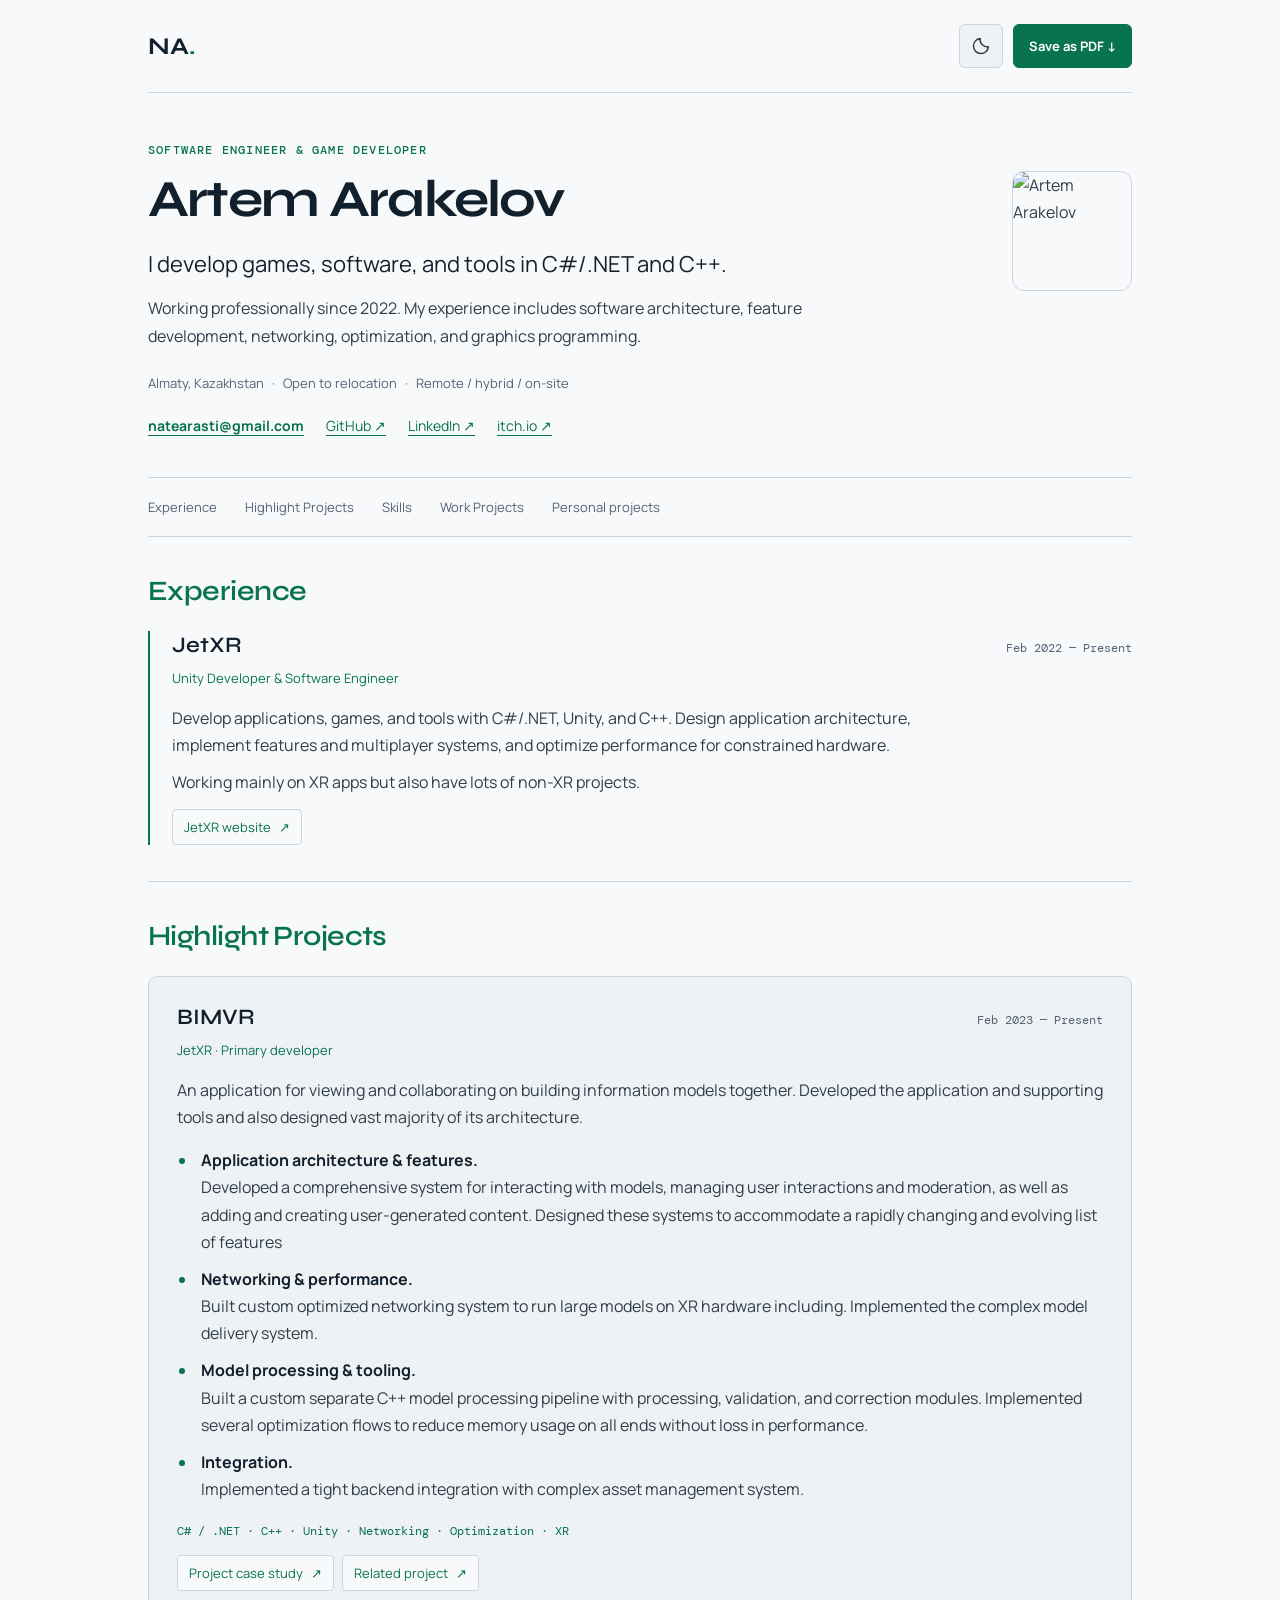
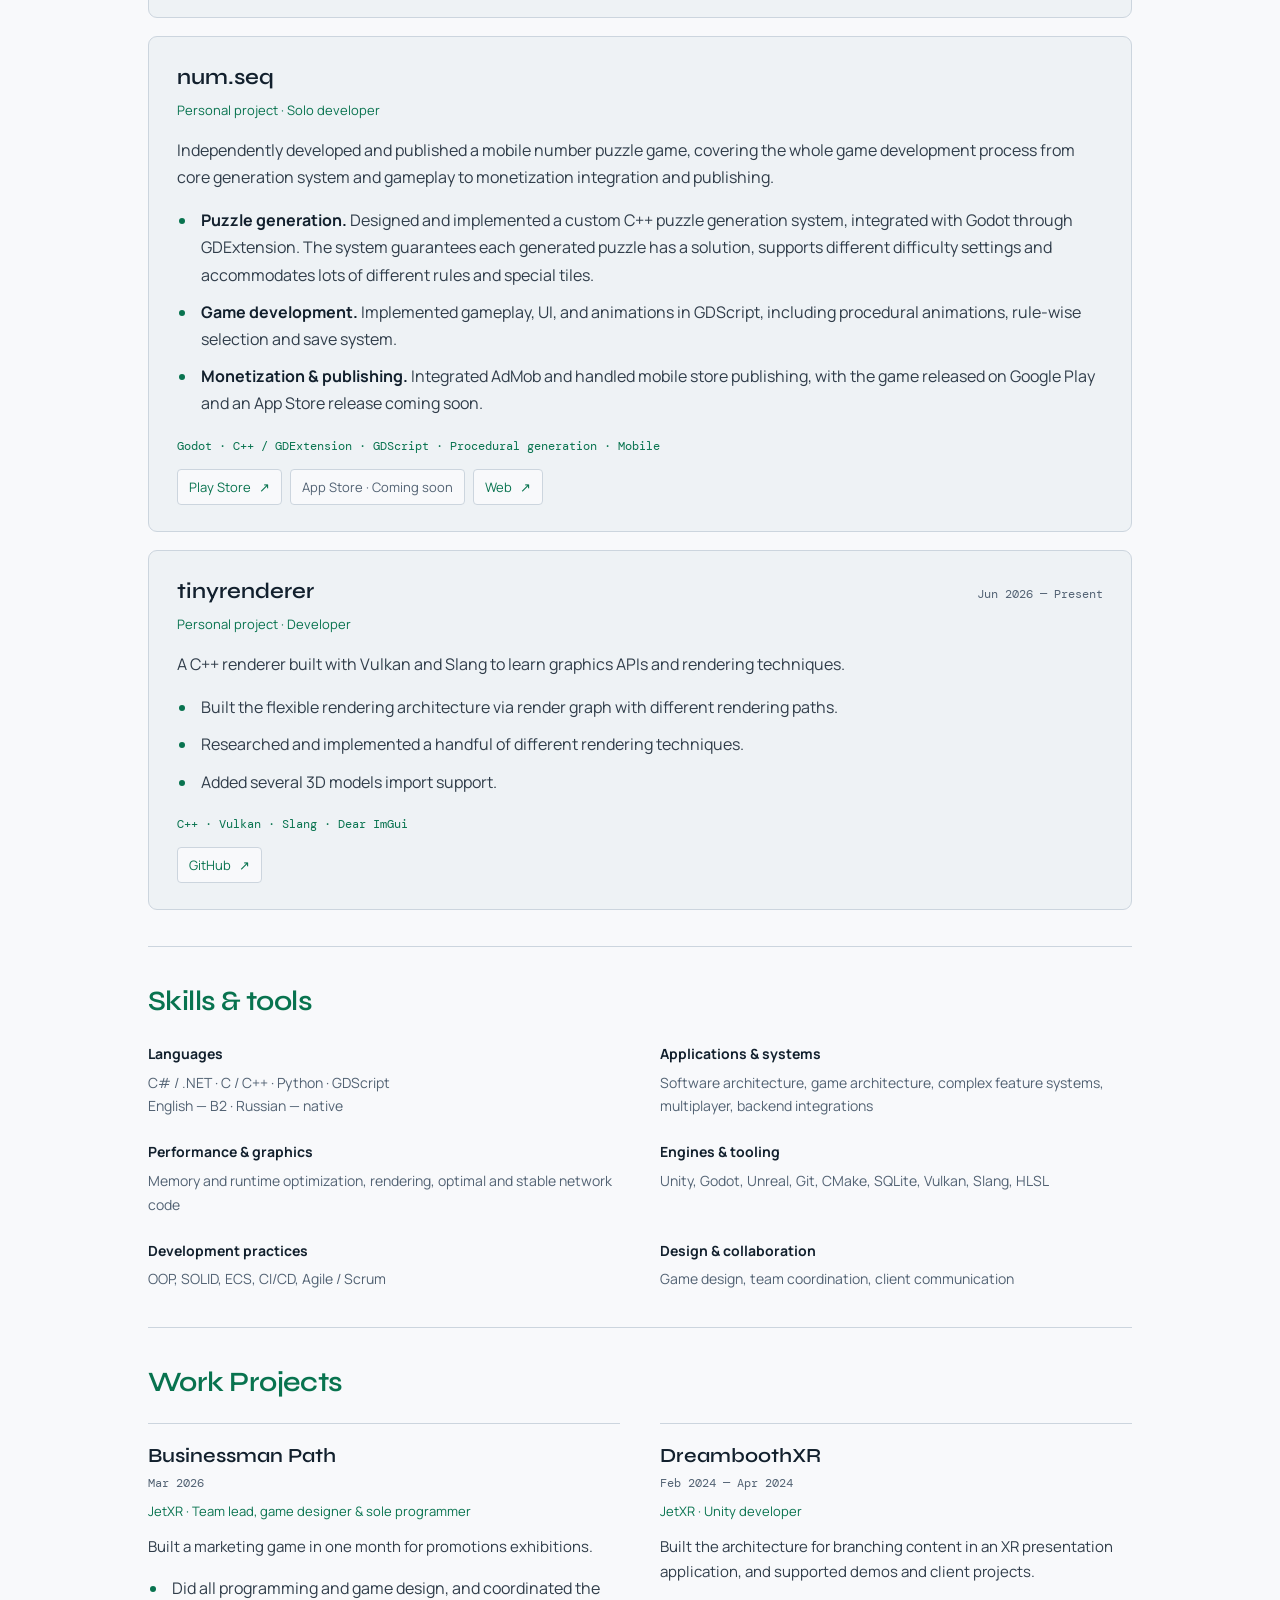
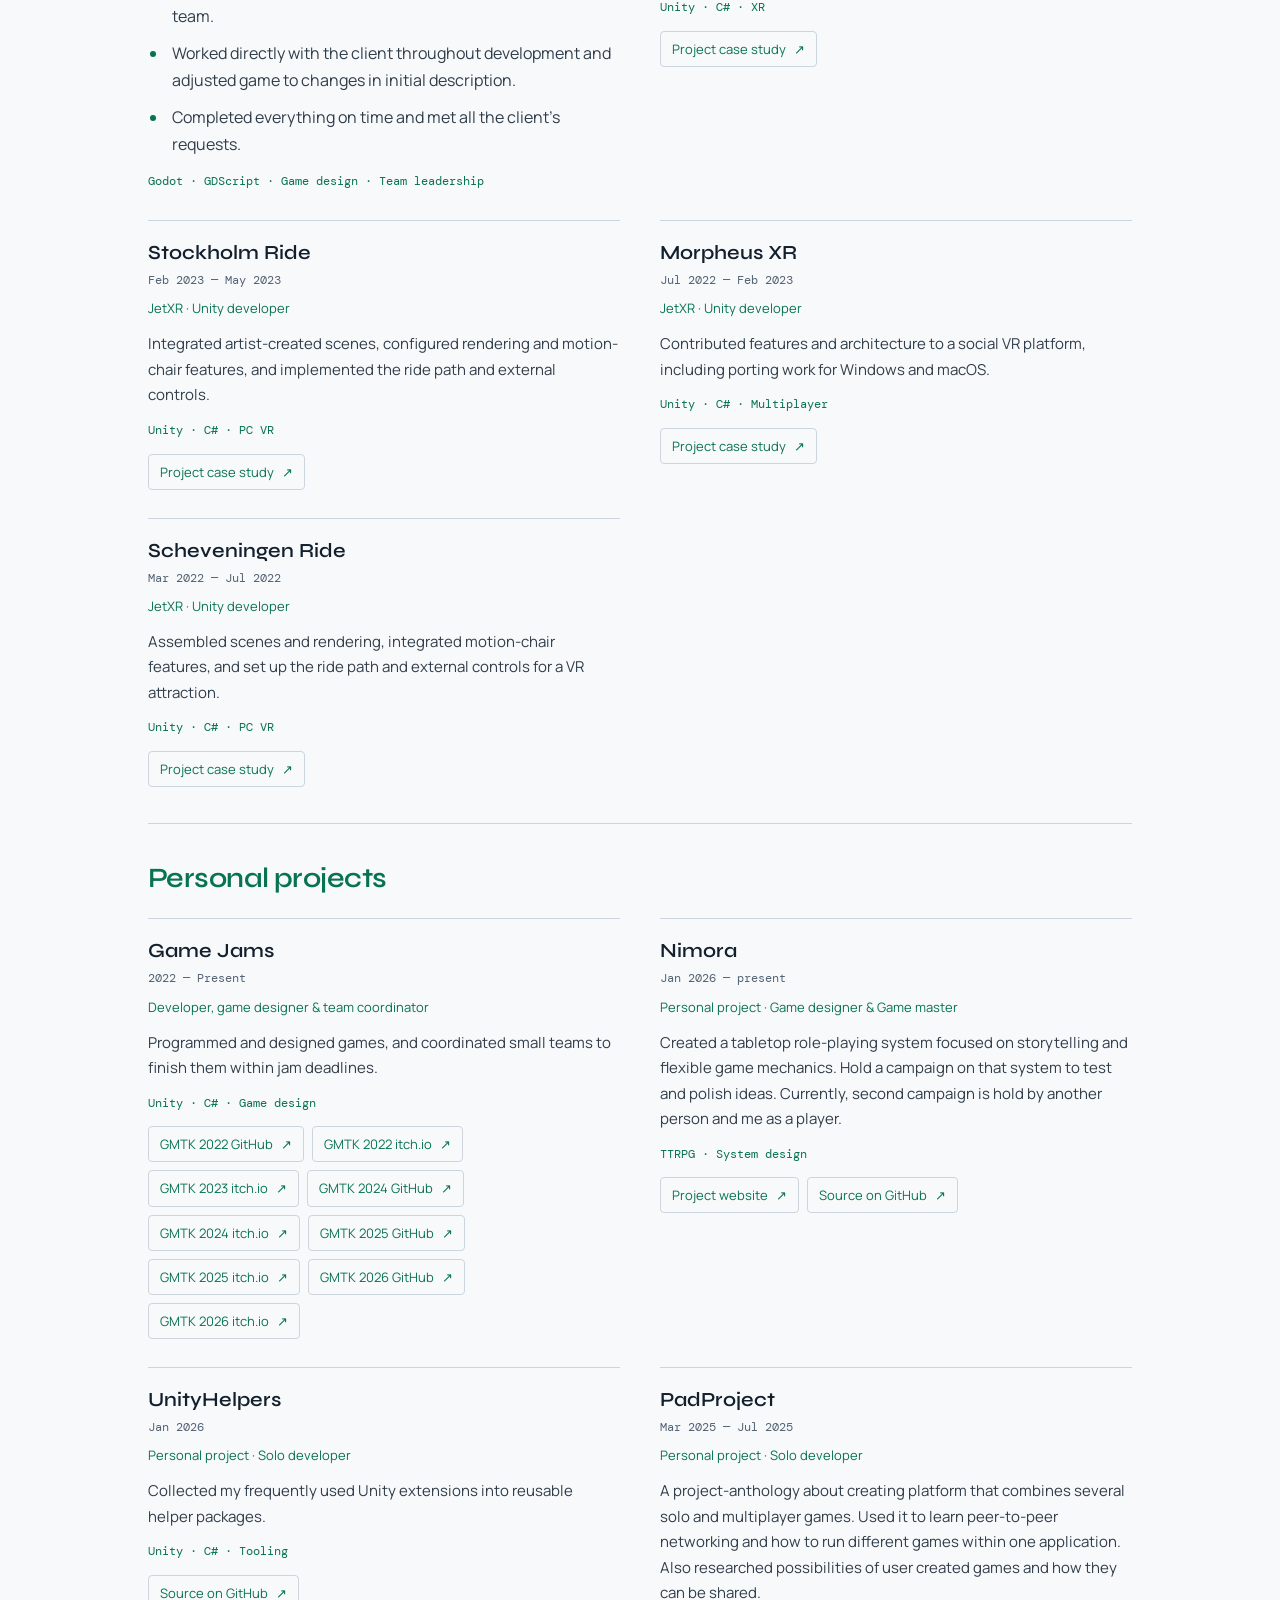
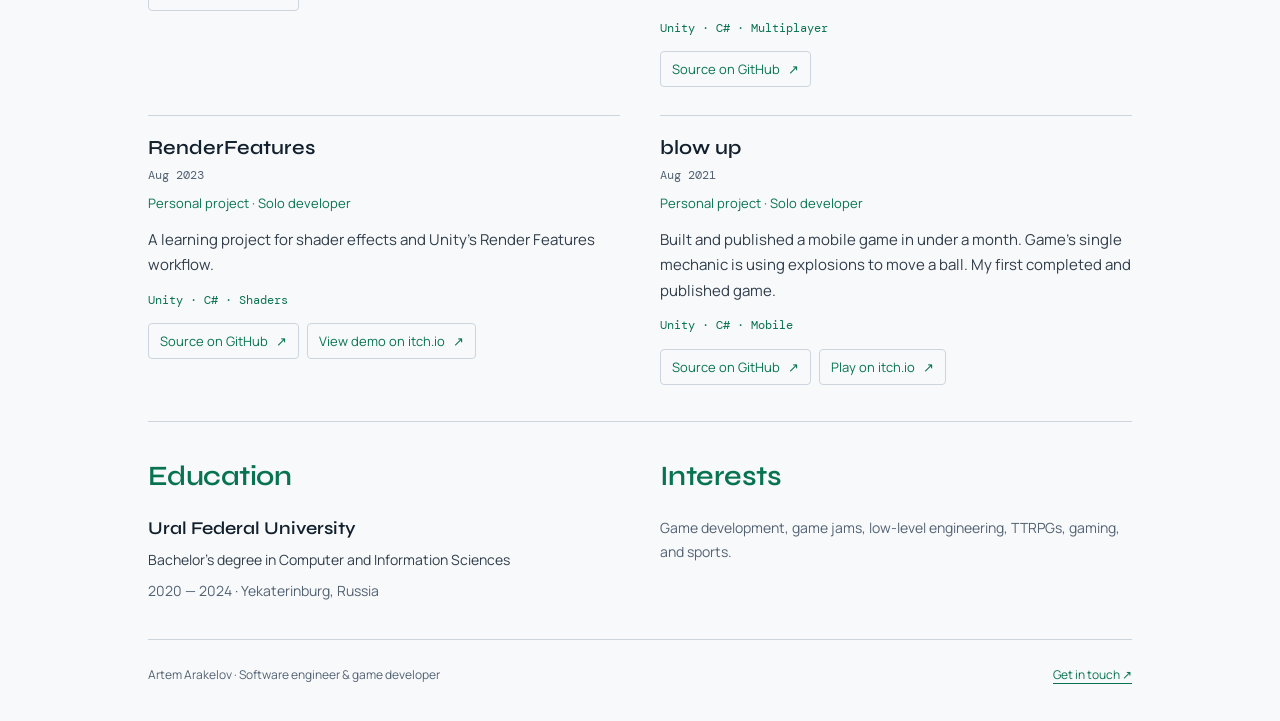
==== commit efb5394a: "added favicon and num.seq" ====
--- a/index.html
+++ b/index.html
@@ -9,13 +9,14 @@
       name="description"
       content="Artem Arakelov — software engineer and game developer working with C#/.NET and C++. Application architecture, complex features, networking, optimization, graphics, and tooling."
     >
+    <link rel="icon" type="image/png" href="site_icon.png">
     <link rel="preconnect" href="https://fonts.googleapis.com">
     <link rel="preconnect" href="https://fonts.gstatic.com" crossorigin>
     <link
       href="https://fonts.googleapis.com/css2?family=Syne:wght@500;600;700&amp;family=DM+Mono:wght@400;500&amp;family=Manrope:wght@400;500;600;700&amp;display=swap"
       rel="stylesheet"
     >
-    <link rel="stylesheet" href="style.css?v=10">
+    <link rel="stylesheet" href="style.css?v=11">
 
     <script>
       try {
@@ -224,6 +225,57 @@
 
           <article class="project featured">
             <div class="project-heading">
+              <h3>num.seq</h3>
+            </div>
+            <p class="project-role">Personal project · Solo developer</p>
+            <p>
+              Independently developed and published a mobile number puzzle game,
+              covering the whole game development process from core generation system and gameplay to
+              monetization integration and publishing.
+            </p>
+            <ul class="contributions">
+              <li>
+                <strong>Puzzle generation.</strong>
+                Designed and implemented a custom C++ puzzle generation system,
+                integrated with Godot through GDExtension. The system guarantees
+                each generated puzzle has a solution, supports different difficulty settings
+                and accommodates lots of different rules and special tiles.
+              </li>
+              <li>
+                <strong>Game development.</strong>
+                Implemented gameplay, UI, and animations in GDScript, including
+                procedural animations, rule-wise selection and save system.
+              </li>
+              <li>
+                <strong>Monetization &amp; publishing.</strong>
+                Integrated AdMob and handled mobile store publishing, with the
+                game released on Google Play and an App Store release coming soon.
+              </li>
+            </ul>
+            <p class="stack">Godot · C++ / GDExtension · GDScript · Procedural generation · Mobile</p>
+            <div class="project-links">
+              <a
+                href="https://play.google.com/store/apps/details?id=com.natearasti.numseq"
+                target="_blank"
+                rel="noopener noreferrer"
+                aria-label="num.seq: Play Store"
+              >
+                Play Store <span aria-hidden="true">↗</span>
+              </a>
+              <span class="unavailable" aria-disabled="true">App Store · Coming soon</span>
+              <a
+                href="https://arasti.itch.io/numseq"
+                target="_blank"
+                rel="noopener noreferrer"
+                aria-label="num.seq: Play on the web"
+              >
+                Web <span aria-hidden="true">↗</span>
+              </a>
+            </div>
+          </article>
+
+          <article class="project featured">
+            <div class="project-heading">
               <h3>tinyrenderer</h3>
               <p class="date">Jun 2026 — Present</p>
             </div>
@@ -234,14 +286,13 @@
             </p>
             <ul class="contributions">
               <li>
-                Built the rendering architecture to support flexibility of 
-                a viewer with various rendering options and rendering paths.
-              </li>
-              <li>
-                Added several 3D models import support as well as Skybox.
-              </li>
-              <li>
-                Added a set of debugging and profiling functions.
+                Built the flexible rendering architecture via render graph with different rendering paths.
+              </li>
+              <li>
+                Researched and implemented a handful of different rendering techniques.
+              </li>
+              <li>
+                Added several 3D models import support.
               </li>
             </ul>
             <p class="stack">
@@ -258,31 +309,6 @@
               </a>
             </div>
           </article>
-
-          <article class="project featured">
-            <div class="project-heading">
-              <h3>Businessman Path</h3>
-              <p class="date">Mar 2026</p>
-            </div>
-            <p class="project-role">JetXR · Team lead, game designer &amp; sole programmer</p>
-            <p>
-              Built a marketing game in one month for promotions exhibitions.
-            </p>
-            <ul class="contributions">
-              <li>
-                Did all programming and game design, and coordinated the team.
-              </li>
-              <li>
-                Worked directly with the client throughout development and adjusted game to changes in initial description.
-              </li>
-              <li>
-                Completed everything on time and met all the client’s requests.
-              </li>
-            </ul>
-            <p class="stack">
-              Godot · GDScript · Game design · Team leadership
-            </p>
-          </article>
         </section>
 
         <section id="skills" aria-labelledby="skills-title">
@@ -321,8 +347,33 @@
         </section>
 
         <section id="work" aria-labelledby="work-title">
-          <h2 class="section-title" id="work-title">Professional Projects</h2>
+          <h2 class="section-title" id="work-title">Work Projects</h2>
           <div class="project-grid">
+
+            <article class="project">
+              <div class="project-heading">
+                <h3>Businessman Path</h3>
+                <p class="date">Mar 2026</p>
+              </div>
+              <p class="project-role">JetXR · Team lead, game designer &amp; sole programmer</p>
+              <p>
+                Built a marketing game in one month for promotions exhibitions.
+              </p>
+              <ul class="contributions">
+                <li>
+                  Did all programming and game design, and coordinated the team.
+                </li>
+                <li>
+                  Worked directly with the client throughout development and adjusted game to changes in initial description.
+                </li>
+                <li>
+                  Completed everything on time and met all the client’s requests.
+                </li>
+              </ul>
+              <p class="stack">
+                Godot · GDScript · Game design · Team leadership
+              </p>
+            </article>
 
             <article class="project">
               <div class="project-heading">
@@ -419,7 +470,7 @@
         </section>
 
         <section id="personal" aria-labelledby="personal-title">
-          <h2 class="section-title" id="personal-title">Personal projects &amp; game jams</h2>
+          <h2 class="section-title" id="personal-title">Personal projects</h2>
           <div class="project-grid">
 
             <article class="project">
--- a/style.css
+++ b/style.css
@@ -312,7 +312,8 @@
   font-size: 13px;
 }
 
-.project-links a {
+.project-links a,
+.project-links .unavailable {
   display: inline-flex;
   align-items: center;
   gap: 8px;
@@ -324,6 +325,10 @@
   text-decoration: none;
 }
 
+.project-links .unavailable {
+  color: var(--muted);
+}
+
 .project-links a:hover {
   border-color: var(--accent);
   text-decoration: underline;
@@ -706,7 +711,8 @@
     gap: 4pt 6pt;
   }
 
-  .project-links a {
+  .project-links a,
+.project-links .unavailable {
     min-height: 0;
     padding: 4pt 8pt;
     background: var(--surface);
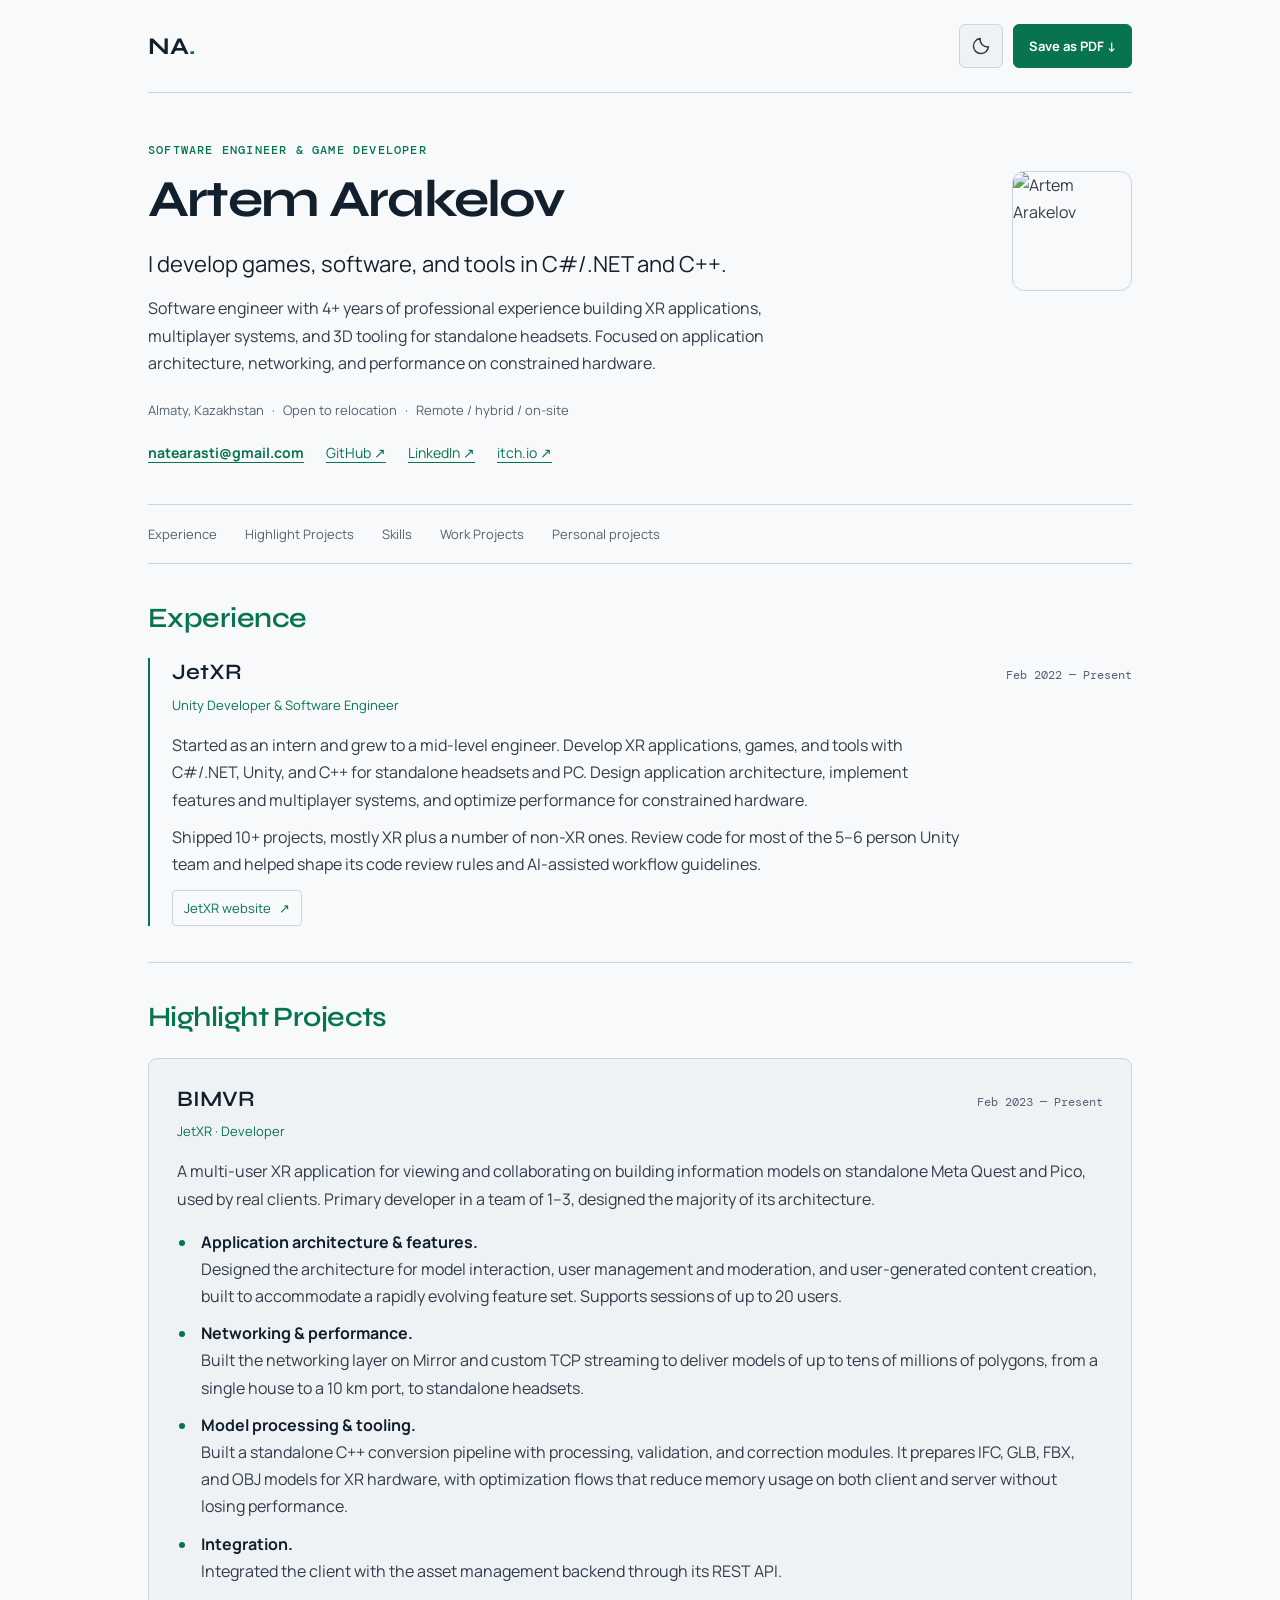
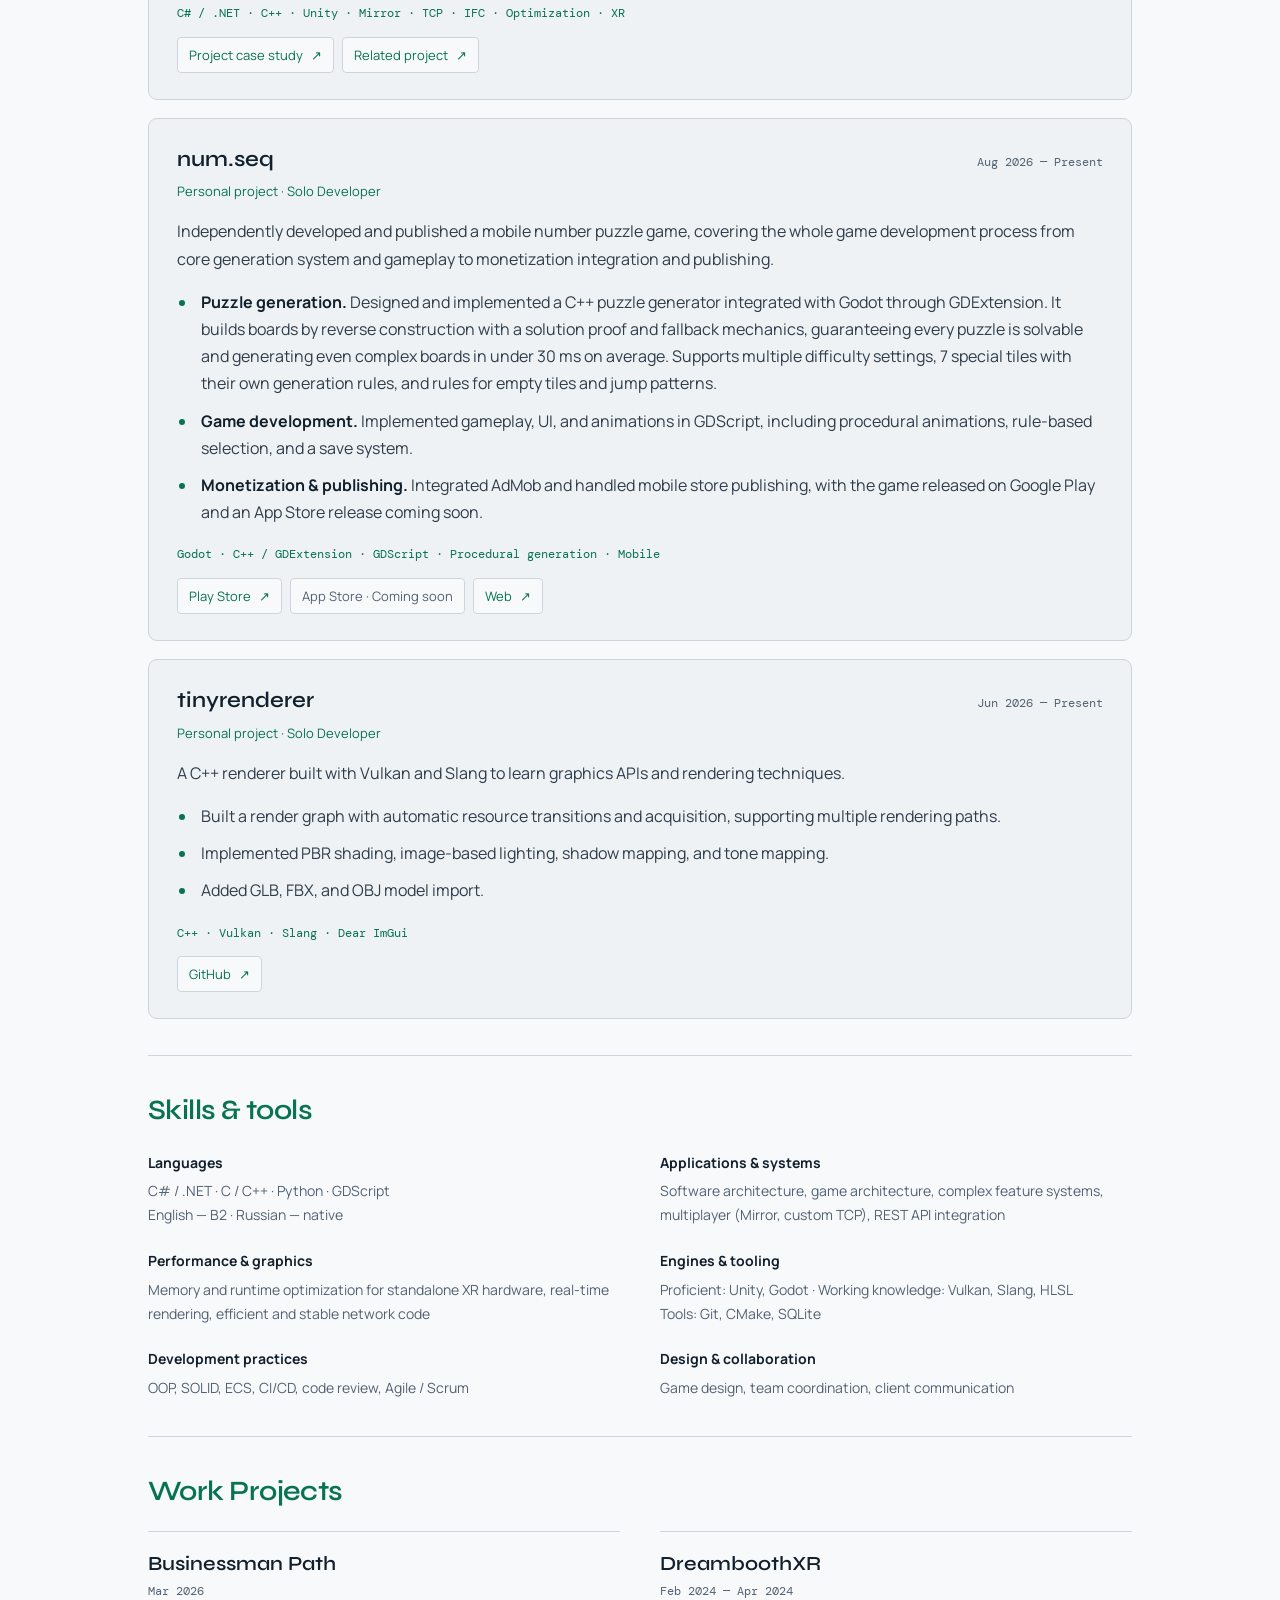
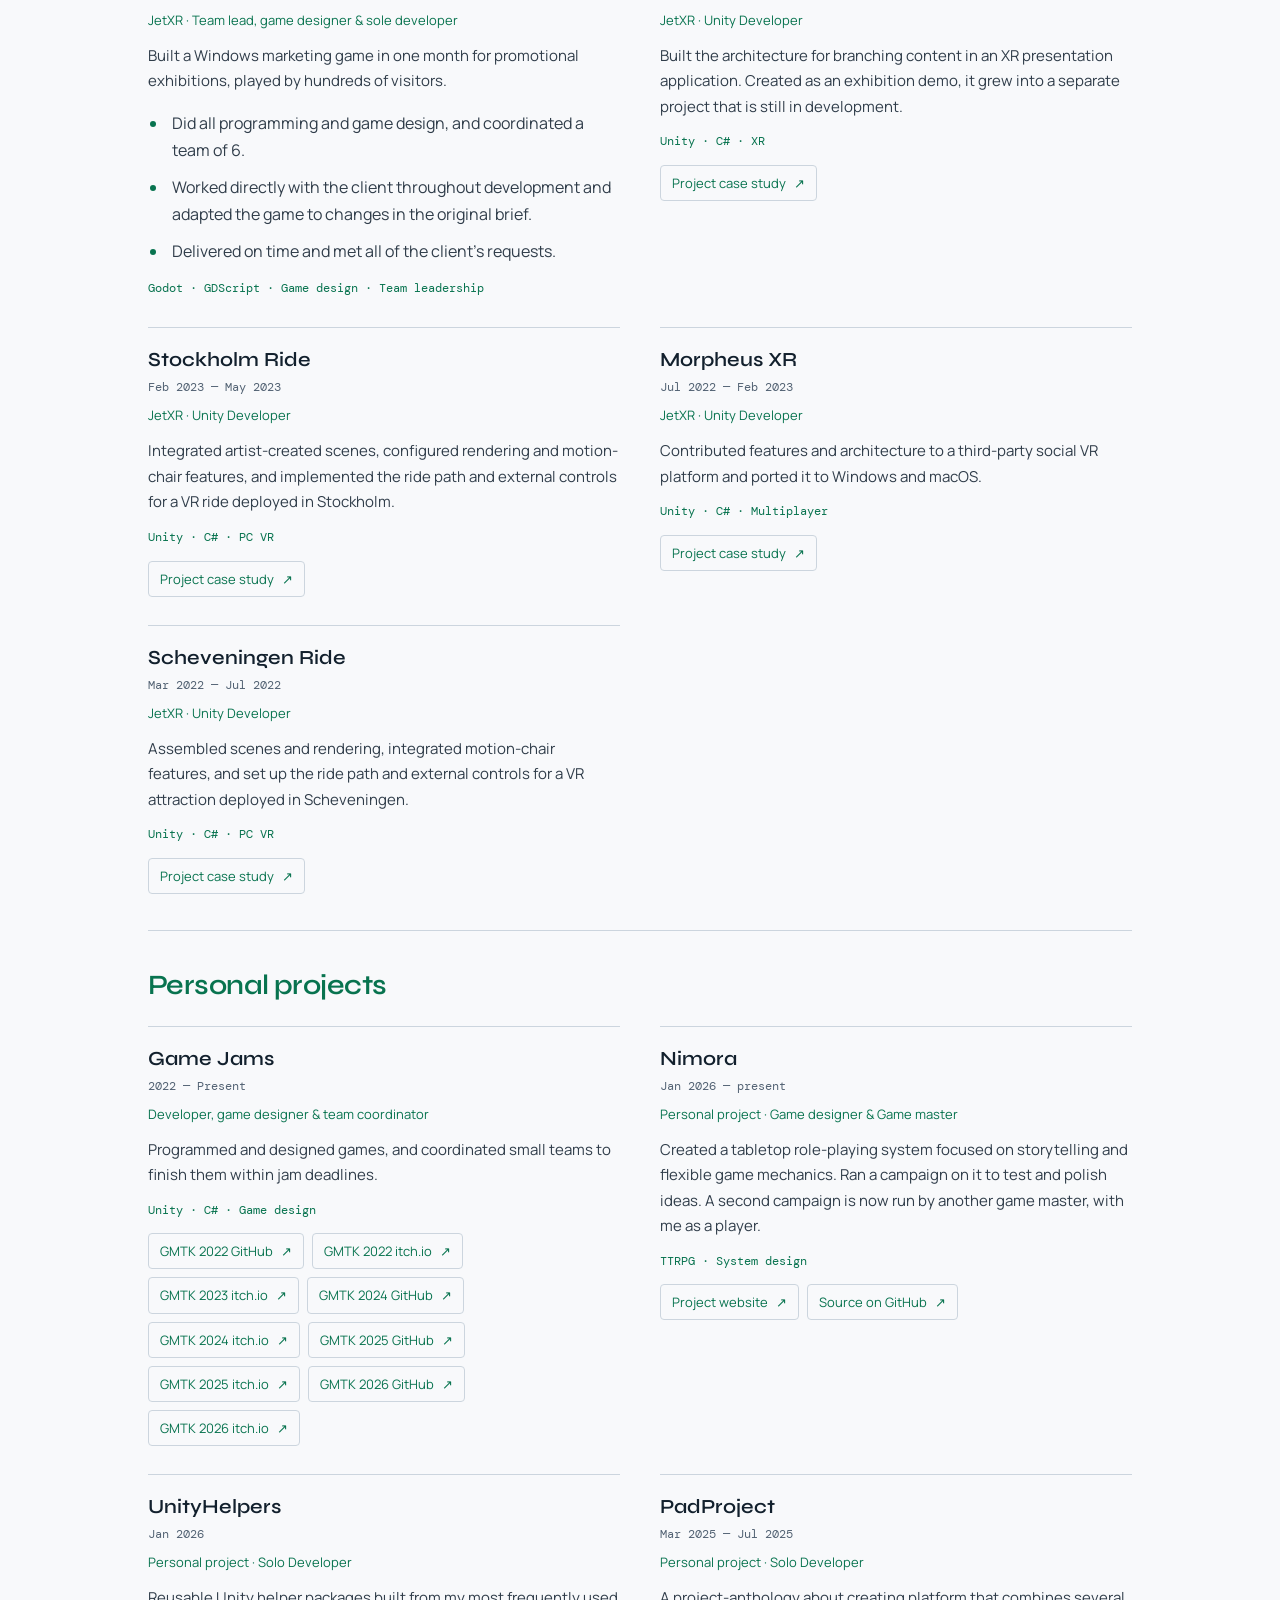
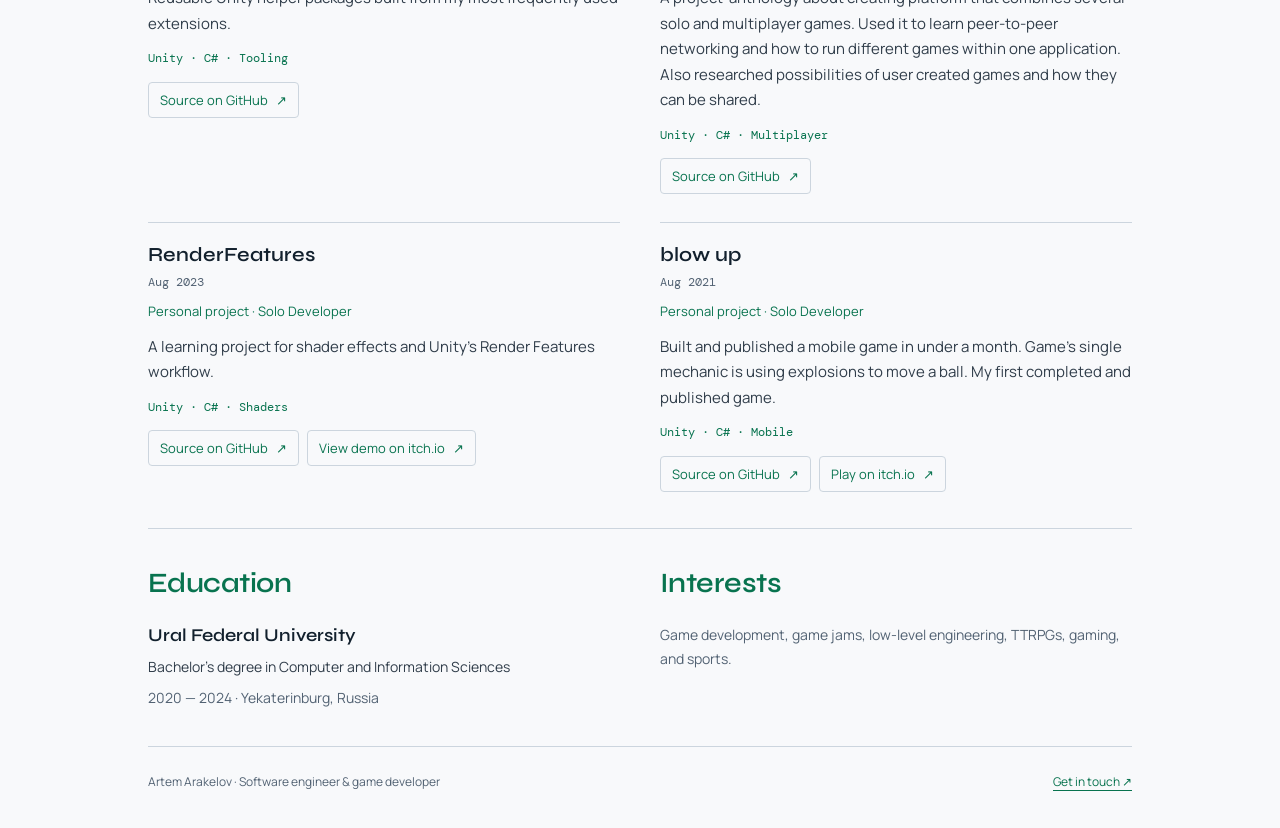
==== commit dd33c989: "texts update, added separate short cv variant" ====
--- a/index.html
+++ b/index.html
@@ -95,8 +95,9 @@
           </div>
           <p class="intro">I develop games, software, and tools in C#/.NET and C++.</p>
           <p class="summary">
-            Working professionally since 2022. My experience includes software
-            architecture, feature development, networking, optimization, and graphics programming.
+            Software engineer with 4+ years of professional experience building XR applications,
+            multiplayer systems, and 3D tooling for standalone headsets. Focused on application
+            architecture, networking, and performance on constrained hardware.
           </p>
           <p class="location">
             Almaty, Kazakhstan <span aria-hidden="true">·</span> Open to relocation <span
@@ -144,11 +145,16 @@
             </div>
             <p class="project-role">Unity Developer &amp; Software Engineer</p>
             <p>
-              Develop applications, games, and tools with C#/.NET, Unity, and C++. Design
+              Started as an intern and grew to a mid-level engineer. Develop XR applications, games,
+              and tools with C#/.NET, Unity, and C++ for standalone headsets and PC. Design
               application architecture, implement features and multiplayer systems,
               and optimize performance for constrained hardware.
             </p>
-            <p>Working mainly on XR apps but also have lots of non-XR projects.</p>
+            <p>
+              Shipped 10+ projects, mostly XR plus a number of non-XR ones. Review code for most of
+              the 5–6 person Unity team and helped shape its code review rules and AI-assisted
+              workflow guidelines.
+            </p>
             <div class="project-links">
               <a href="https://jetxr.style/" target="_blank" rel="noopener noreferrer">
                 JetXR website <span aria-hidden="true">↗</span>
@@ -165,43 +171,46 @@
               <h3>BIMVR</h3>
               <p class="date">Feb 2023 — Present</p>
             </div>
-            <p class="project-role">JetXR · Primary developer</p>
+            <p class="project-role">JetXR · Developer</p>
             <p>
-              An application for viewing and collaborating on building information models together. 
-              Developed the application and supporting tools and also designed vast majority of its architecture.
+              A multi-user XR application for viewing and collaborating on building information models
+              on standalone Meta Quest and Pico, used by real clients.
+              Primary developer in a team of 1–3, designed the majority of its architecture.
             </p>
             <ul class="contributions">
               <li>
                 <strong>Application architecture &amp; features.</strong> 
                 <p>
-                  Developed a comprehensive system for interacting with models, 
-                  managing user interactions and moderation, as well as adding and creating user-generated content. 
-                  Designed these systems to accommodate a rapidly changing and evolving list of features
+                  Designed the architecture for model interaction, user management and moderation,
+                  and user-generated content creation, built to accommodate a rapidly evolving
+                  feature set. Supports sessions of up to 20 users.
                 </p>
               </li>
               <li>
                 <strong>Networking &amp; performance.</strong> 
                 <p>
-                  Built custom optimized networking system to run large models on XR hardware including. 
-                  Implemented the complex model delivery system.
+                  Built the networking layer on Mirror and custom TCP streaming to deliver models of up
+                  to tens of millions of polygons, from a single house to a 10 km port,
+                  to standalone headsets.
                 </p>
               </li>
               <li>
                 <strong>Model processing &amp; tooling.</strong> 
                 <p>
-                  Built a custom separate C++ model processing pipeline with processing, validation, and correction modules.
-                  Implemented several optimization flows to reduce memory usage on all ends without loss in performance.
+                  Built a standalone C++ conversion pipeline with processing, validation, and correction
+                  modules. It prepares IFC, GLB, FBX, and OBJ models for XR hardware, with optimization
+                  flows that reduce memory usage on both client and server without losing performance.
                 </p>
               </li>
               <li>
                 <strong>Integration.</strong> 
                 <p>
-                  Implemented a tight backend integration with complex asset management system.
+                  Integrated the client with the asset management backend through its REST API.
                 </p>
               </li>
             </ul>
             <p class="stack">
-              C# / .NET · C++ · Unity · Networking · Optimization · XR
+              C# / .NET · C++ · Unity · Mirror · TCP · IFC · Optimization · XR
             </p>
             <div class="project-links">
               <a
@@ -226,8 +235,9 @@
           <article class="project featured">
             <div class="project-heading">
               <h3>num.seq</h3>
-            </div>
-            <p class="project-role">Personal project · Solo developer</p>
+              <p class="date">Aug 2026 — Present</p>
+            </div>
+            <p class="project-role">Personal project · Solo Developer</p>
             <p>
               Independently developed and published a mobile number puzzle game,
               covering the whole game development process from core generation system and gameplay to
@@ -236,15 +246,16 @@
             <ul class="contributions">
               <li>
                 <strong>Puzzle generation.</strong>
-                Designed and implemented a custom C++ puzzle generation system,
-                integrated with Godot through GDExtension. The system guarantees
-                each generated puzzle has a solution, supports different difficulty settings
-                and accommodates lots of different rules and special tiles.
+                Designed and implemented a C++ puzzle generator integrated with Godot through
+                GDExtension. It builds boards by reverse construction with a solution proof and
+                fallback mechanics, guaranteeing every puzzle is solvable and generating even complex
+                boards in under 30 ms on average. Supports multiple difficulty settings, 7 special
+                tiles with their own generation rules, and rules for empty tiles and jump patterns.
               </li>
               <li>
                 <strong>Game development.</strong>
                 Implemented gameplay, UI, and animations in GDScript, including
-                procedural animations, rule-wise selection and save system.
+                procedural animations, rule-based selection, and a save system.
               </li>
               <li>
                 <strong>Monetization &amp; publishing.</strong>
@@ -279,20 +290,21 @@
               <h3>tinyrenderer</h3>
               <p class="date">Jun 2026 — Present</p>
             </div>
-            <p class="project-role">Personal project · Developer</p>
+            <p class="project-role">Personal project · Solo Developer</p>
             <p>
               A C++ renderer built with Vulkan and Slang to learn graphics APIs and rendering
               techniques.
             </p>
             <ul class="contributions">
               <li>
-                Built the flexible rendering architecture via render graph with different rendering paths.
-              </li>
-              <li>
-                Researched and implemented a handful of different rendering techniques.
-              </li>
-              <li>
-                Added several 3D models import support.
+                Built a render graph with automatic resource transitions and acquisition, supporting
+                multiple rendering paths.
+              </li>
+              <li>
+                Implemented PBR shading, image-based lighting, shadow mapping, and tone mapping.
+              </li>
+              <li>
+                Added GLB, FBX, and OBJ model import.
               </li>
             </ul>
             <p class="stack">
@@ -322,22 +334,23 @@
             <div>
               <dt>Applications &amp; systems</dt>
               <dd>
-                Software architecture, game architecture, complex feature systems, multiplayer, backend integrations
+                Software architecture, game architecture, complex feature systems, multiplayer (Mirror, custom TCP), REST API integration
               </dd>
             </div>
             <div>
               <dt>Performance &amp; graphics</dt>
               <dd>
-                Memory and runtime optimization, rendering, optimal and stable network code
+                Memory and runtime optimization for standalone XR hardware, real-time rendering, efficient and stable network code
               </dd>
             </div>
             <div>
               <dt>Engines &amp; tooling</dt>
-              <dd>Unity, Godot, Unreal, Git, CMake, SQLite, Vulkan, Slang, HLSL</dd>
+              <dd>Proficient: Unity, Godot · Working knowledge: Vulkan, Slang, HLSL</dd>
+              <dd>Tools: Git, CMake, SQLite</dd>
             </div>
             <div>
               <dt>Development practices</dt>
-              <dd>OOP, SOLID, ECS, CI/CD, Agile / Scrum</dd>
+              <dd>OOP, SOLID, ECS, CI/CD, code review, Agile / Scrum</dd>
             </div>
             <div>
               <dt>Design &amp; collaboration</dt>
@@ -355,19 +368,20 @@
                 <h3>Businessman Path</h3>
                 <p class="date">Mar 2026</p>
               </div>
-              <p class="project-role">JetXR · Team lead, game designer &amp; sole programmer</p>
-              <p>
-                Built a marketing game in one month for promotions exhibitions.
+              <p class="project-role">JetXR · Team lead, game designer &amp; sole developer</p>
+              <p>
+                Built a Windows marketing game in one month for promotional exhibitions,
+                played by hundreds of visitors.
               </p>
               <ul class="contributions">
                 <li>
-                  Did all programming and game design, and coordinated the team.
+                  Did all programming and game design, and coordinated a team of 6.
                 </li>
                 <li>
-                  Worked directly with the client throughout development and adjusted game to changes in initial description.
+                  Worked directly with the client throughout development and adapted the game to changes in the original brief.
                 </li>
                 <li>
-                  Completed everything on time and met all the client’s requests.
+                  Delivered on time and met all of the client’s requests.
                 </li>
               </ul>
               <p class="stack">
@@ -380,10 +394,11 @@
                 <h3>DreamboothXR</h3>
                 <p class="date">Feb 2024 — Apr 2024</p>
               </div>
-              <p class="project-role">JetXR · Unity developer</p>
-              <p>
-                Built the architecture for branching content in an XR presentation application, and
-                supported demos and client projects.
+              <p class="project-role">JetXR · Unity Developer</p>
+              <p>
+                Built the architecture for branching content in an XR presentation application.
+                Created as an exhibition demo, it grew into a separate project that is still
+                in development.
               </p>
               <p class="stack">Unity · C# · XR</p>
               <div class="project-links">
@@ -403,10 +418,11 @@
                 <h3>Stockholm Ride</h3>
                 <p class="date">Feb 2023 — May 2023</p>
               </div>
-              <p class="project-role">JetXR · Unity developer</p>
+              <p class="project-role">JetXR · Unity Developer</p>
               <p>
                 Integrated artist-created scenes, configured rendering and motion-chair features,
-                and implemented the ride path and external controls.
+                and implemented the ride path and external controls for a VR ride deployed in
+                Stockholm.
               </p>
               <p class="stack">Unity · C# · PC VR</p>
               <div class="project-links">
@@ -426,10 +442,10 @@
                 <h3>Morpheus XR</h3>
                 <p class="date">Jul 2022 — Feb 2023</p>
               </div>
-              <p class="project-role">JetXR · Unity developer</p>
-              <p>
-                Contributed features and architecture to a social VR platform, including porting
-                work for Windows and macOS.
+              <p class="project-role">JetXR · Unity Developer</p>
+              <p>
+                Contributed features and architecture to a third-party social VR platform and
+                ported it to Windows and macOS.
               </p>
               <p class="stack">Unity · C# · Multiplayer</p>
               <div class="project-links">
@@ -449,10 +465,10 @@
                 <h3>Scheveningen Ride</h3>
                 <p class="date">Mar 2022 — Jul 2022</p>
               </div>
-              <p class="project-role">JetXR · Unity developer</p>
+              <p class="project-role">JetXR · Unity Developer</p>
               <p>
                 Assembled scenes and rendering, integrated motion-chair features, and set up the
-                ride path and external controls for a VR attraction.
+                ride path and external controls for a VR attraction deployed in Scheveningen.
               </p>
               <p class="stack">Unity · C# · PC VR</p>
               <div class="project-links">
@@ -568,8 +584,8 @@
               <p class="project-role">Personal project · Game designer &amp; Game master</p>
               <p>
                 Created a tabletop role-playing system focused on storytelling and flexible game
-                mechanics. Hold a campaign on that system to test and polish ideas. 
-                Currently, second campaign is hold by another person and me as a player.
+                mechanics. Ran a campaign on it to test and polish ideas. A second campaign is now
+                run by another game master, with me as a player.
               </p>
               <p class="stack">TTRPG · System design</p>
               <div class="project-links">
@@ -597,8 +613,8 @@
                 <h3>UnityHelpers</h3>
                 <p class="date">Jan 2026</p>
               </div>
-              <p class="project-role">Personal project · Solo developer</p>
-              <p>Collected my frequently used Unity extensions into reusable helper packages.</p>
+              <p class="project-role">Personal project · Solo Developer</p>
+              <p>Reusable Unity helper packages built from my most frequently used extensions.</p>
               <p class="stack">Unity · C# · Tooling</p>
               <div class="project-links">
                 <a
@@ -617,7 +633,7 @@
                 <h3>PadProject</h3>
                 <p class="date">Mar 2025 — Jul 2025</p>
               </div>
-              <p class="project-role">Personal project · Solo developer</p>
+              <p class="project-role">Personal project · Solo Developer</p>
               <p>
                 A project-anthology about creating platform that combines several solo and multiplayer games. 
                 Used it to learn peer-to-peer networking and how to run different games within one application.
@@ -641,7 +657,7 @@
                 <h3>RenderFeatures</h3>
                 <p class="date">Aug 2023</p>
               </div>
-              <p class="project-role">Personal project · Solo developer</p>
+              <p class="project-role">Personal project · Solo Developer</p>
               <p>
                 A learning project for shader effects and Unity’s Render Features
                 workflow.
@@ -672,7 +688,7 @@
                 <h3>blow up</h3>
                 <p class="date">Aug 2021</p>
               </div>
-              <p class="project-role">Personal project · Solo developer</p>
+              <p class="project-role">Personal project · Solo Developer</p>
               <p>
                 Built and published a mobile game in under a month. 
                 Game's single mechanic is using explosions to move a ball.
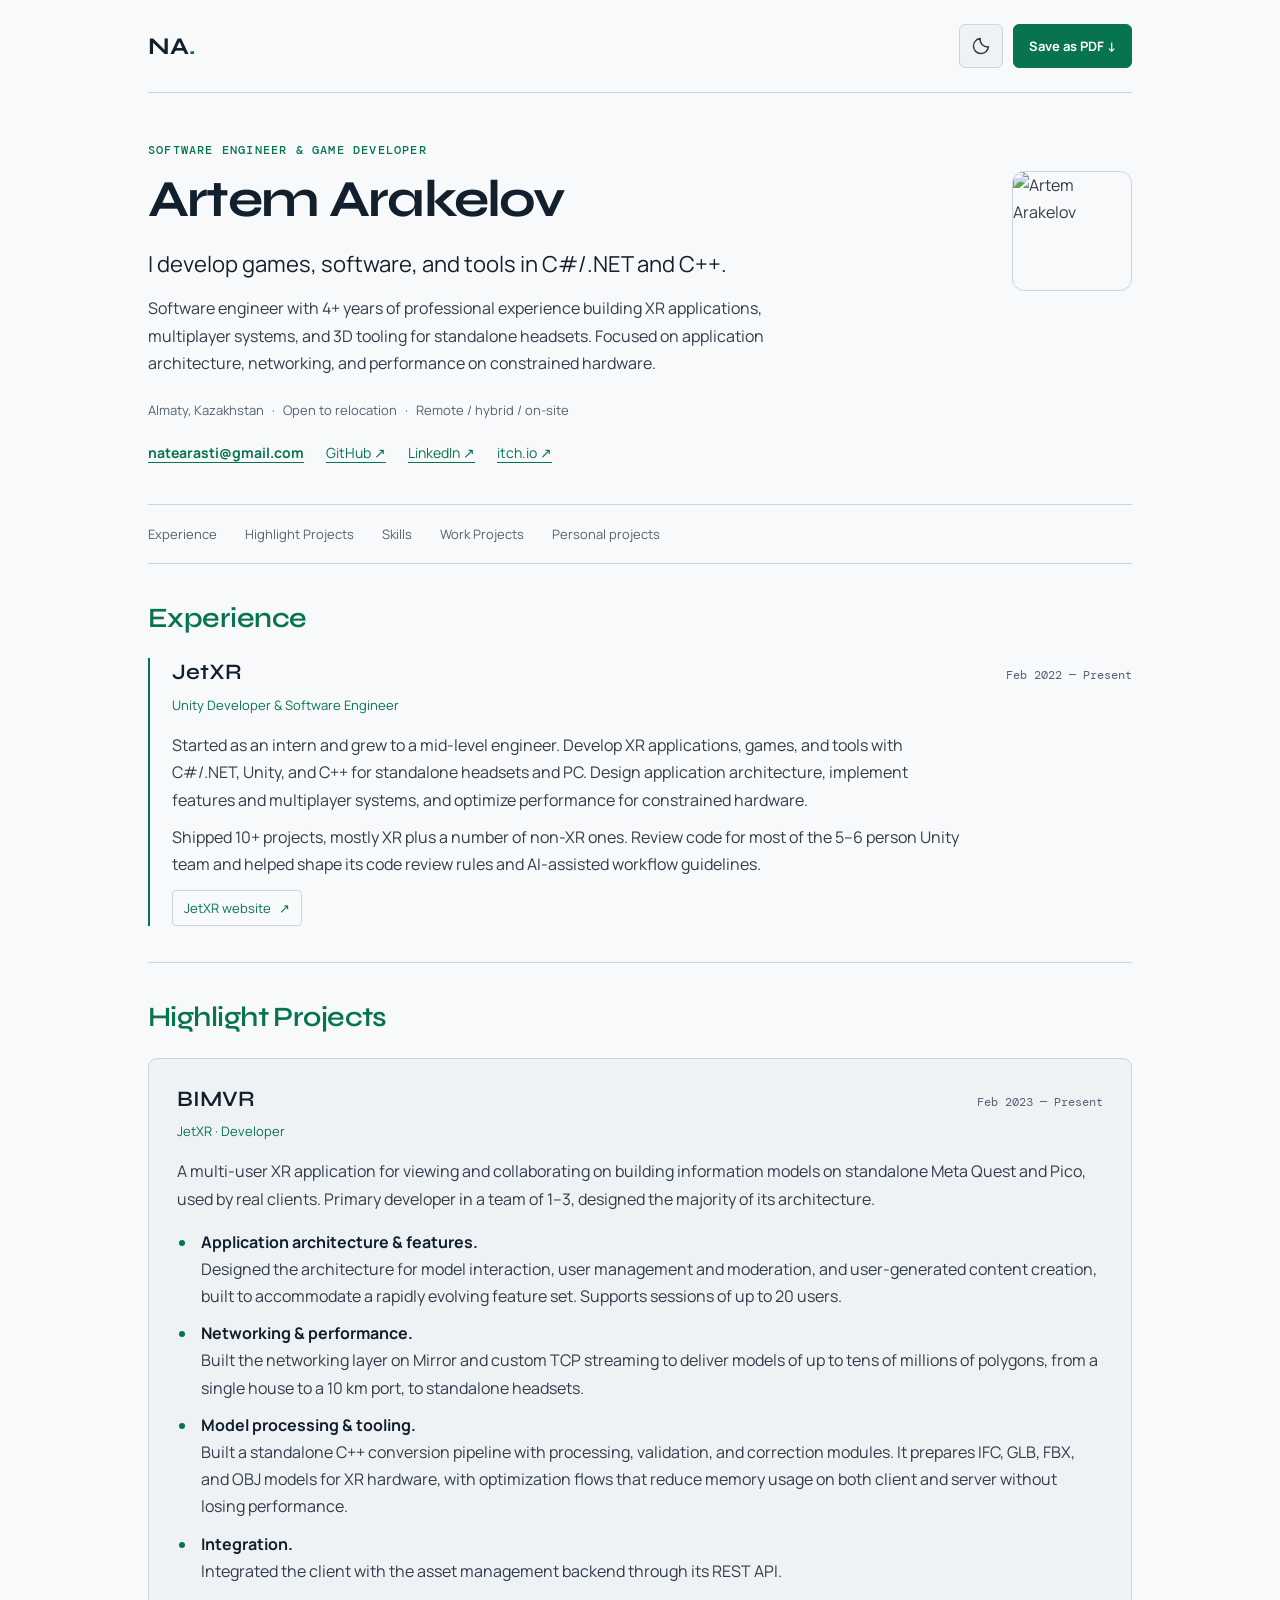
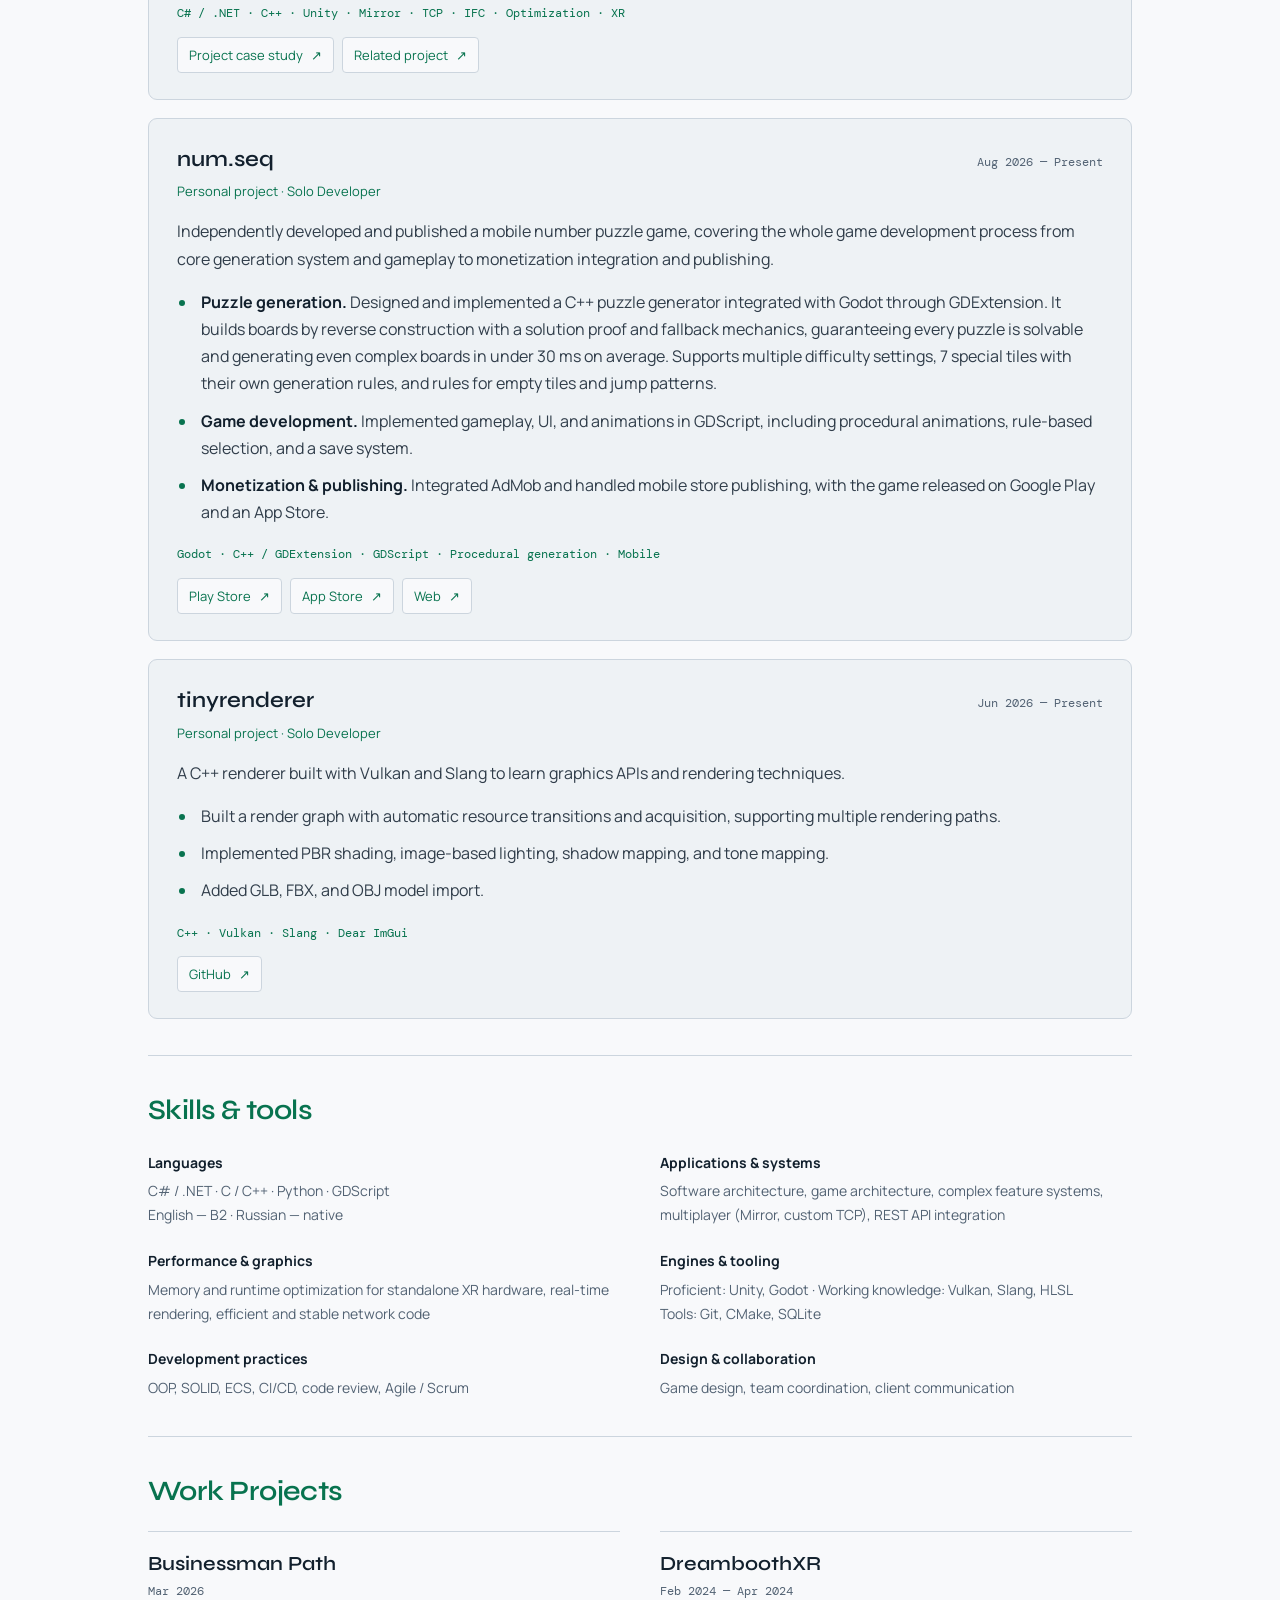
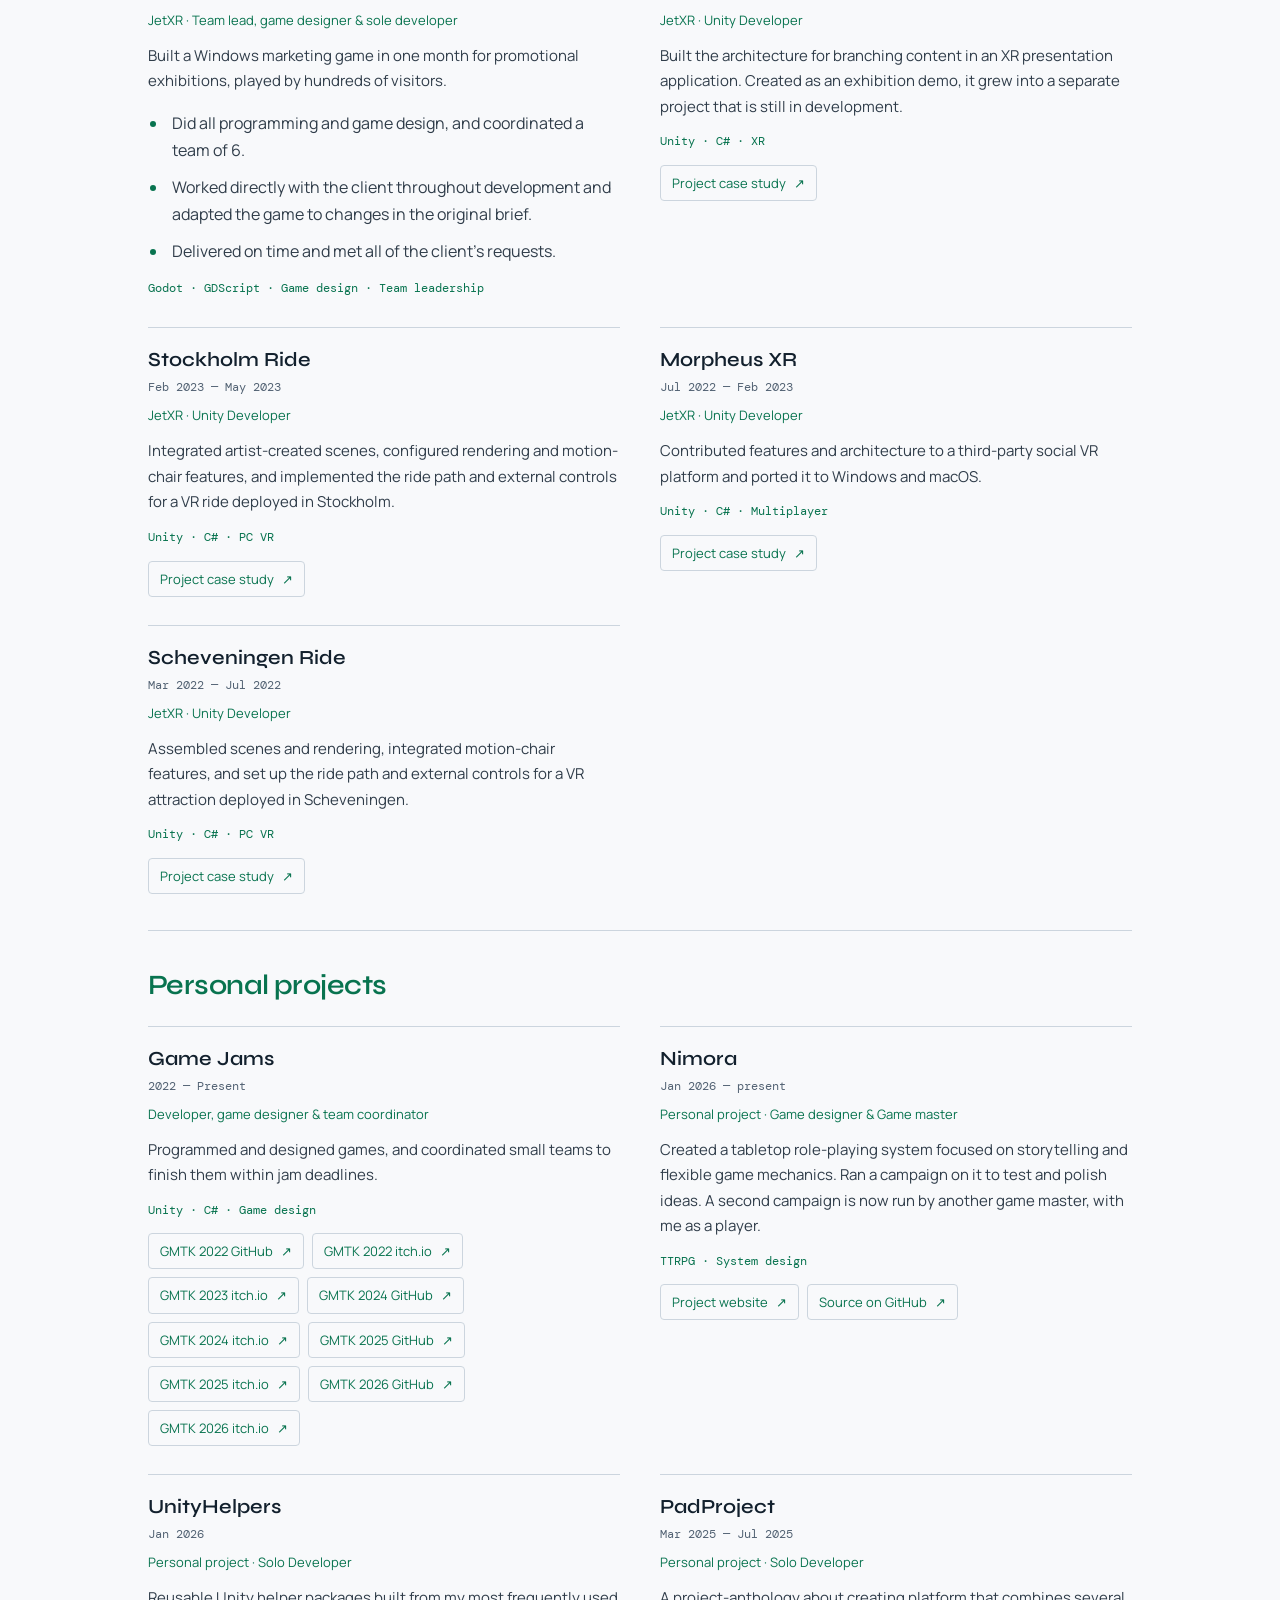
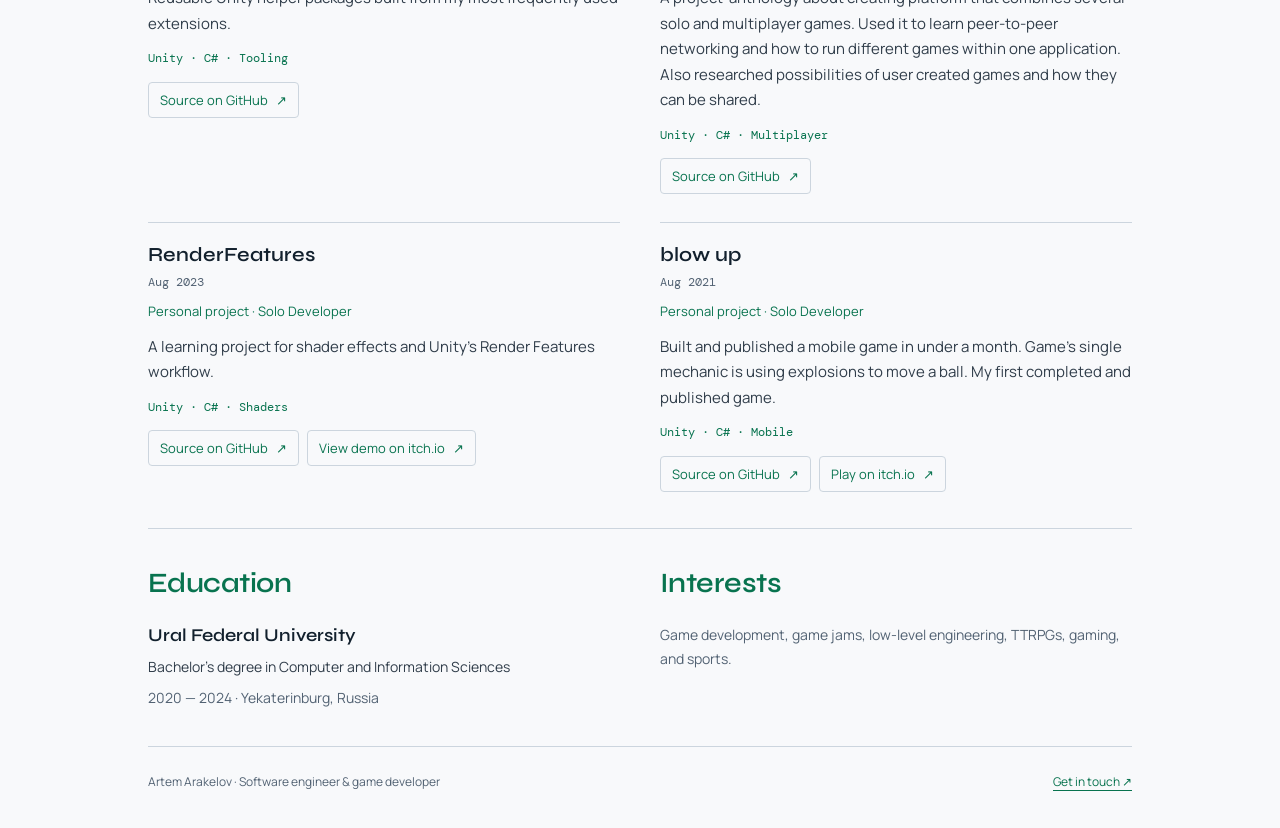
==== commit aac8e168: "added numseq appstore link" ====
--- a/index.html
+++ b/index.html
@@ -260,7 +260,7 @@
               <li>
                 <strong>Monetization &amp; publishing.</strong>
                 Integrated AdMob and handled mobile store publishing, with the
-                game released on Google Play and an App Store release coming soon.
+                game released on Google Play and an App Store.
               </li>
             </ul>
             <p class="stack">Godot · C++ / GDExtension · GDScript · Procedural generation · Mobile</p>
@@ -273,7 +273,14 @@
               >
                 Play Store <span aria-hidden="true">↗</span>
               </a>
-              <span class="unavailable" aria-disabled="true">App Store · Coming soon</span>
+              <a
+                href="https://apps.apple.com/us/app/num-seq/id6818706340"
+                target="_blank"
+                rel="noopener noreferrer"
+                aria-label="num.seq: App Store"
+              >
+                App Store <span aria-hidden="true">↗</span>
+              </a>
               <a
                 href="https://arasti.itch.io/numseq"
                 target="_blank"
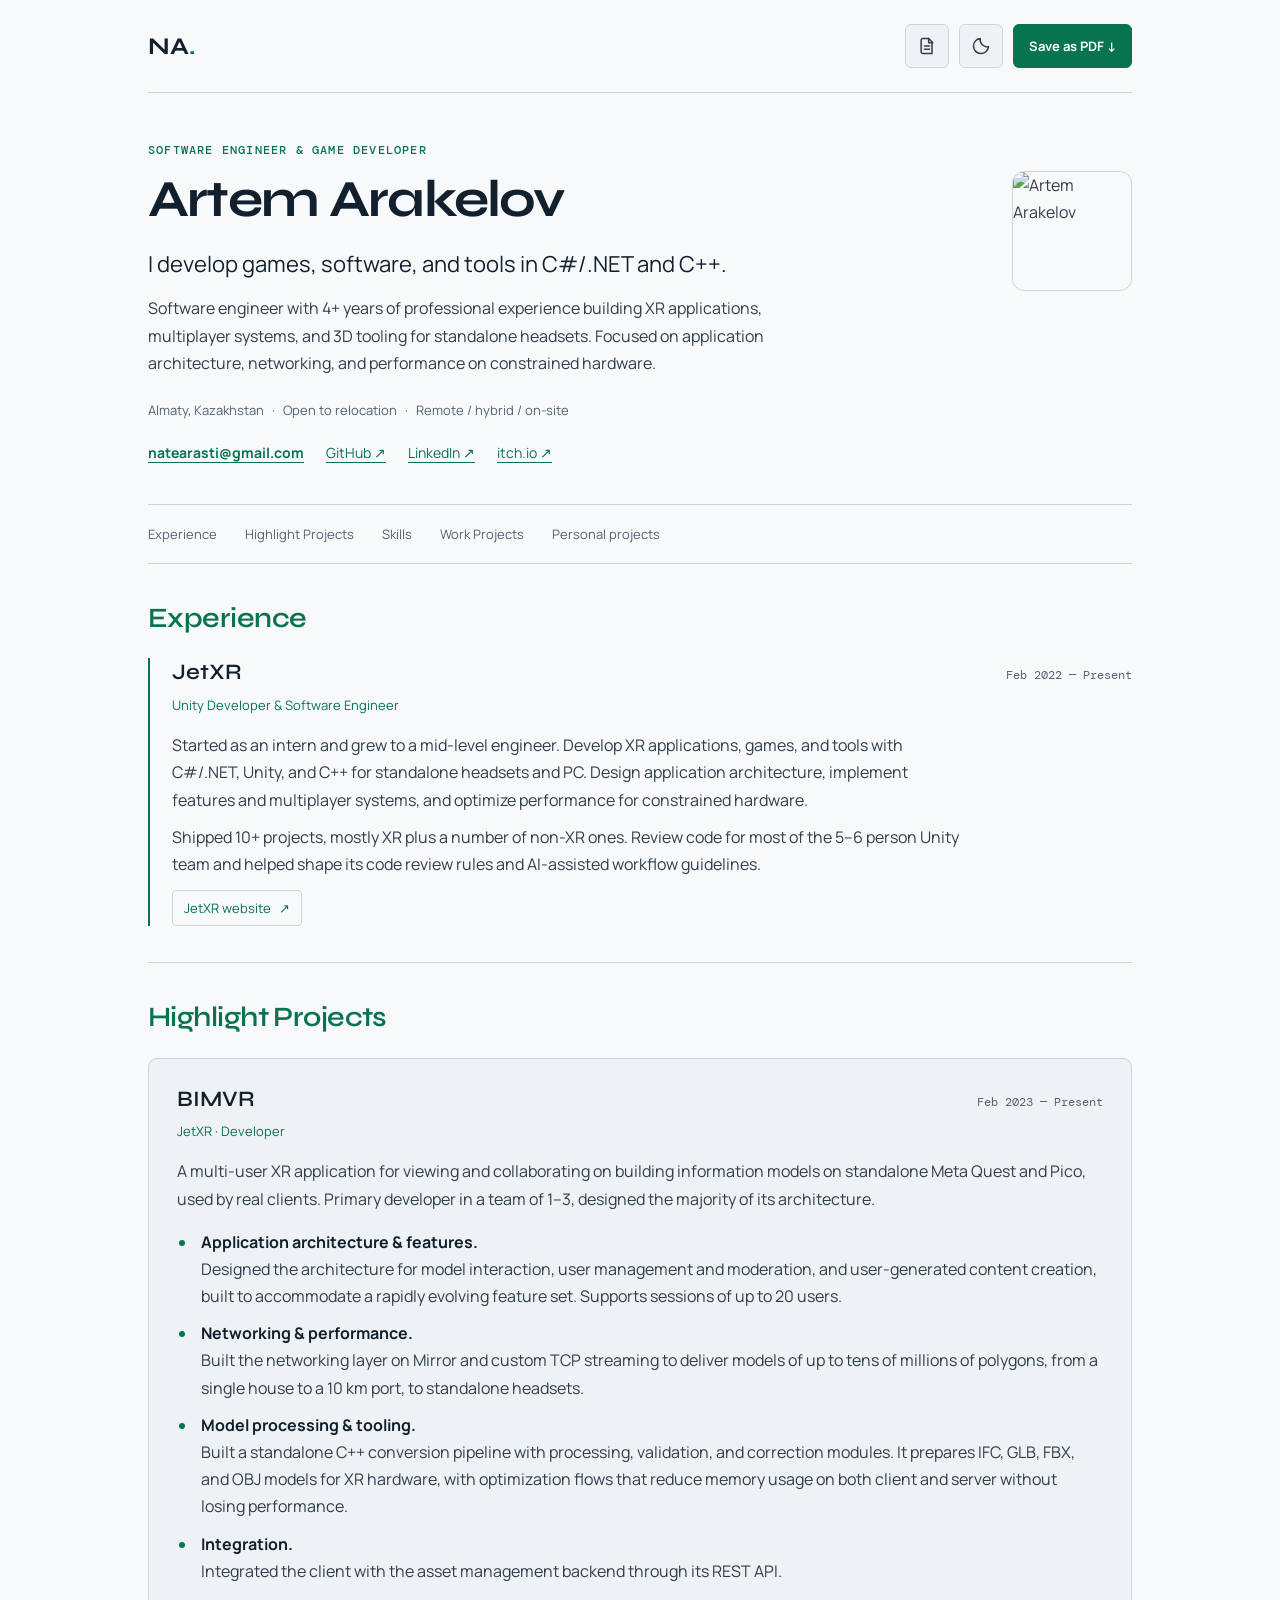
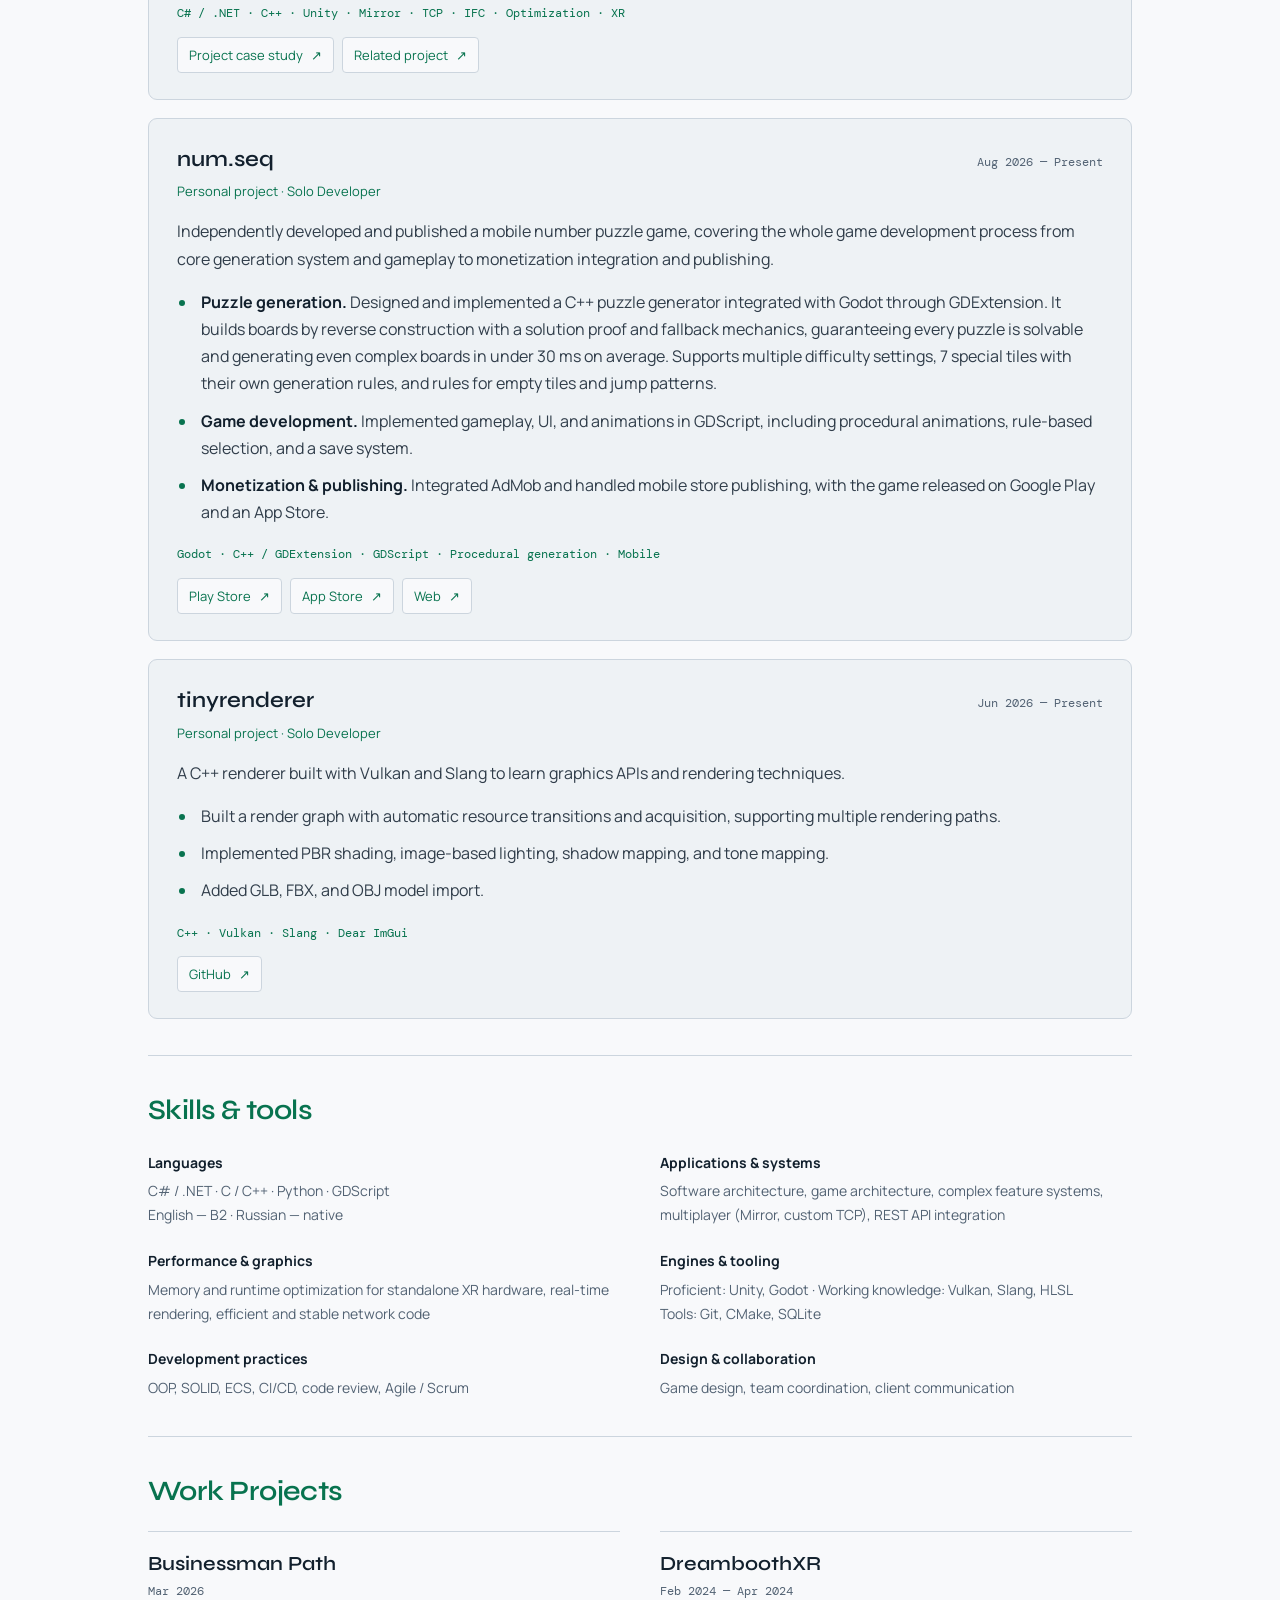
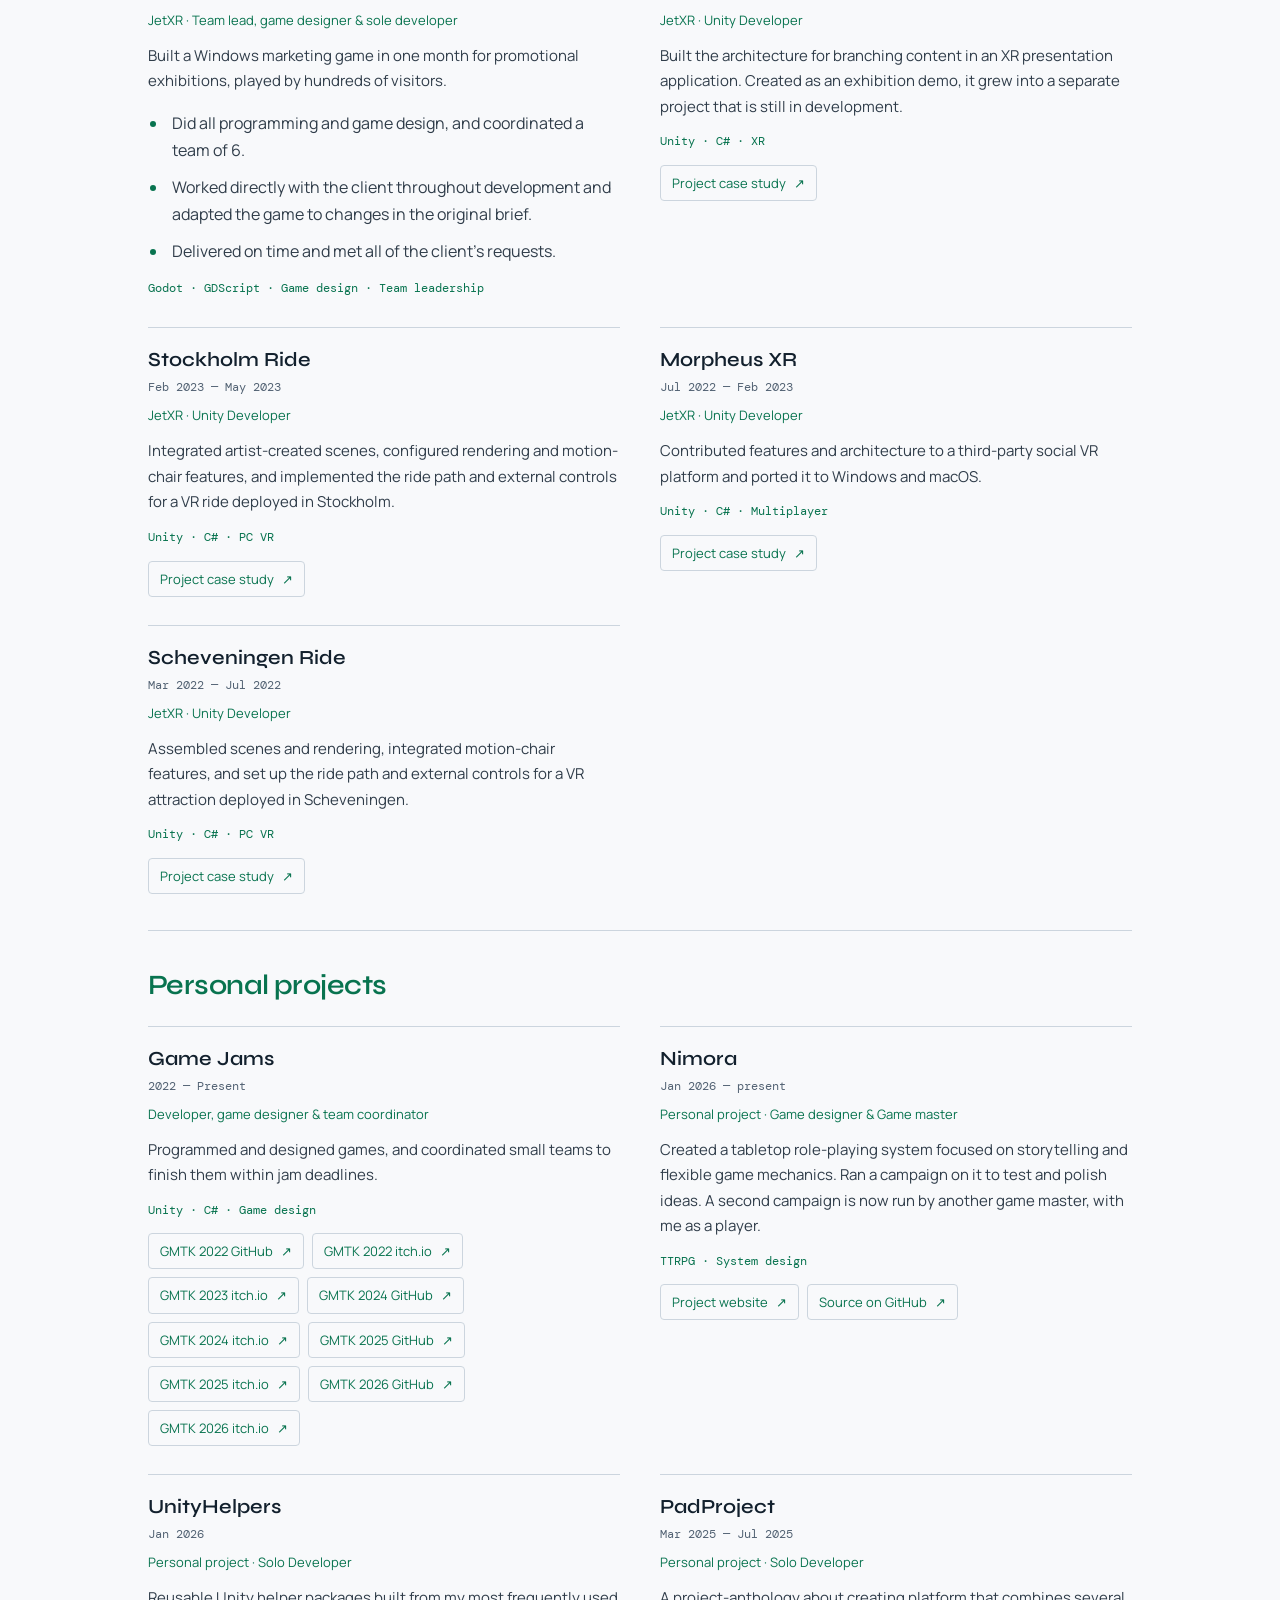
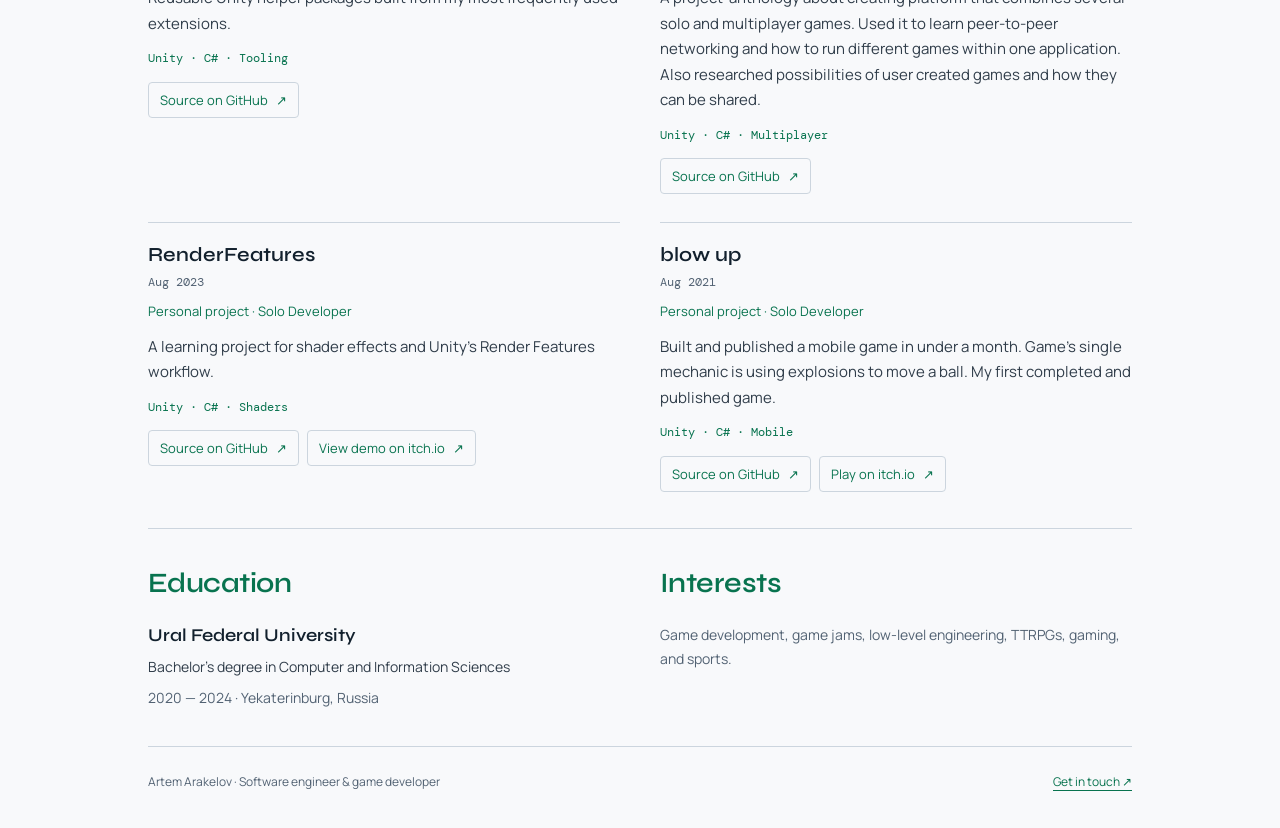
==== commit cb961e8b: "added redirect to cv from main site" ====
--- a/index.html
+++ b/index.html
@@ -16,7 +16,7 @@
       href="https://fonts.googleapis.com/css2?family=Syne:wght@500;600;700&amp;family=DM+Mono:wght@400;500&amp;family=Manrope:wght@400;500;600;700&amp;display=swap"
       rel="stylesheet"
     >
-    <link rel="stylesheet" href="style.css?v=11">
+    <link rel="stylesheet" href="style.css?v=13">
 
     <script>
       try {
@@ -42,6 +42,28 @@
           NA<span aria-hidden="true">.</span>
       </p>
         <div class="controls" role="group" aria-label="Page controls">
+          <a
+            class="icon-button"
+            href="/cv"
+            aria-label="Open short CV"
+            title="Short CV"
+            onclick="if (location.protocol === 'file:') { event.preventDefault(); location.href = 'cv.html'; }"
+          >
+            <svg
+              width="20"
+              height="20"
+              viewBox="0 0 24 24"
+              fill="none"
+              stroke="currentColor"
+              stroke-width="1.8"
+              stroke-linecap="round"
+              stroke-linejoin="round"
+              aria-hidden="true"
+            >
+              <path d="M7 3h7l4 4v14H7a2 2 0 0 1-2-2V5a2 2 0 0 1 2-2Z"/>
+              <path d="M14 3v5h5M9 12h6M9 16h6"/>
+            </svg>
+          </a>
           <button
             id="theme-btn"
             class="icon-button"
--- a/style.css
+++ b/style.css
@@ -115,7 +115,7 @@
   gap: 10px;
 }
 
-.controls button {
+.controls button, .controls a.icon-button {
   min-height: 44px;
   padding: 8px 15px;
   border: 1px solid var(--border);
@@ -123,9 +123,10 @@
   color: var(--text);
   border-radius: 6px;
   font-size: 13px;
-}
-
-.controls .icon-button {
+  text-decoration: none;
+}
+
+.controls button.icon-button, .controls a.icon-button {
   width: 44px;
   padding: 0;
   display: grid;
